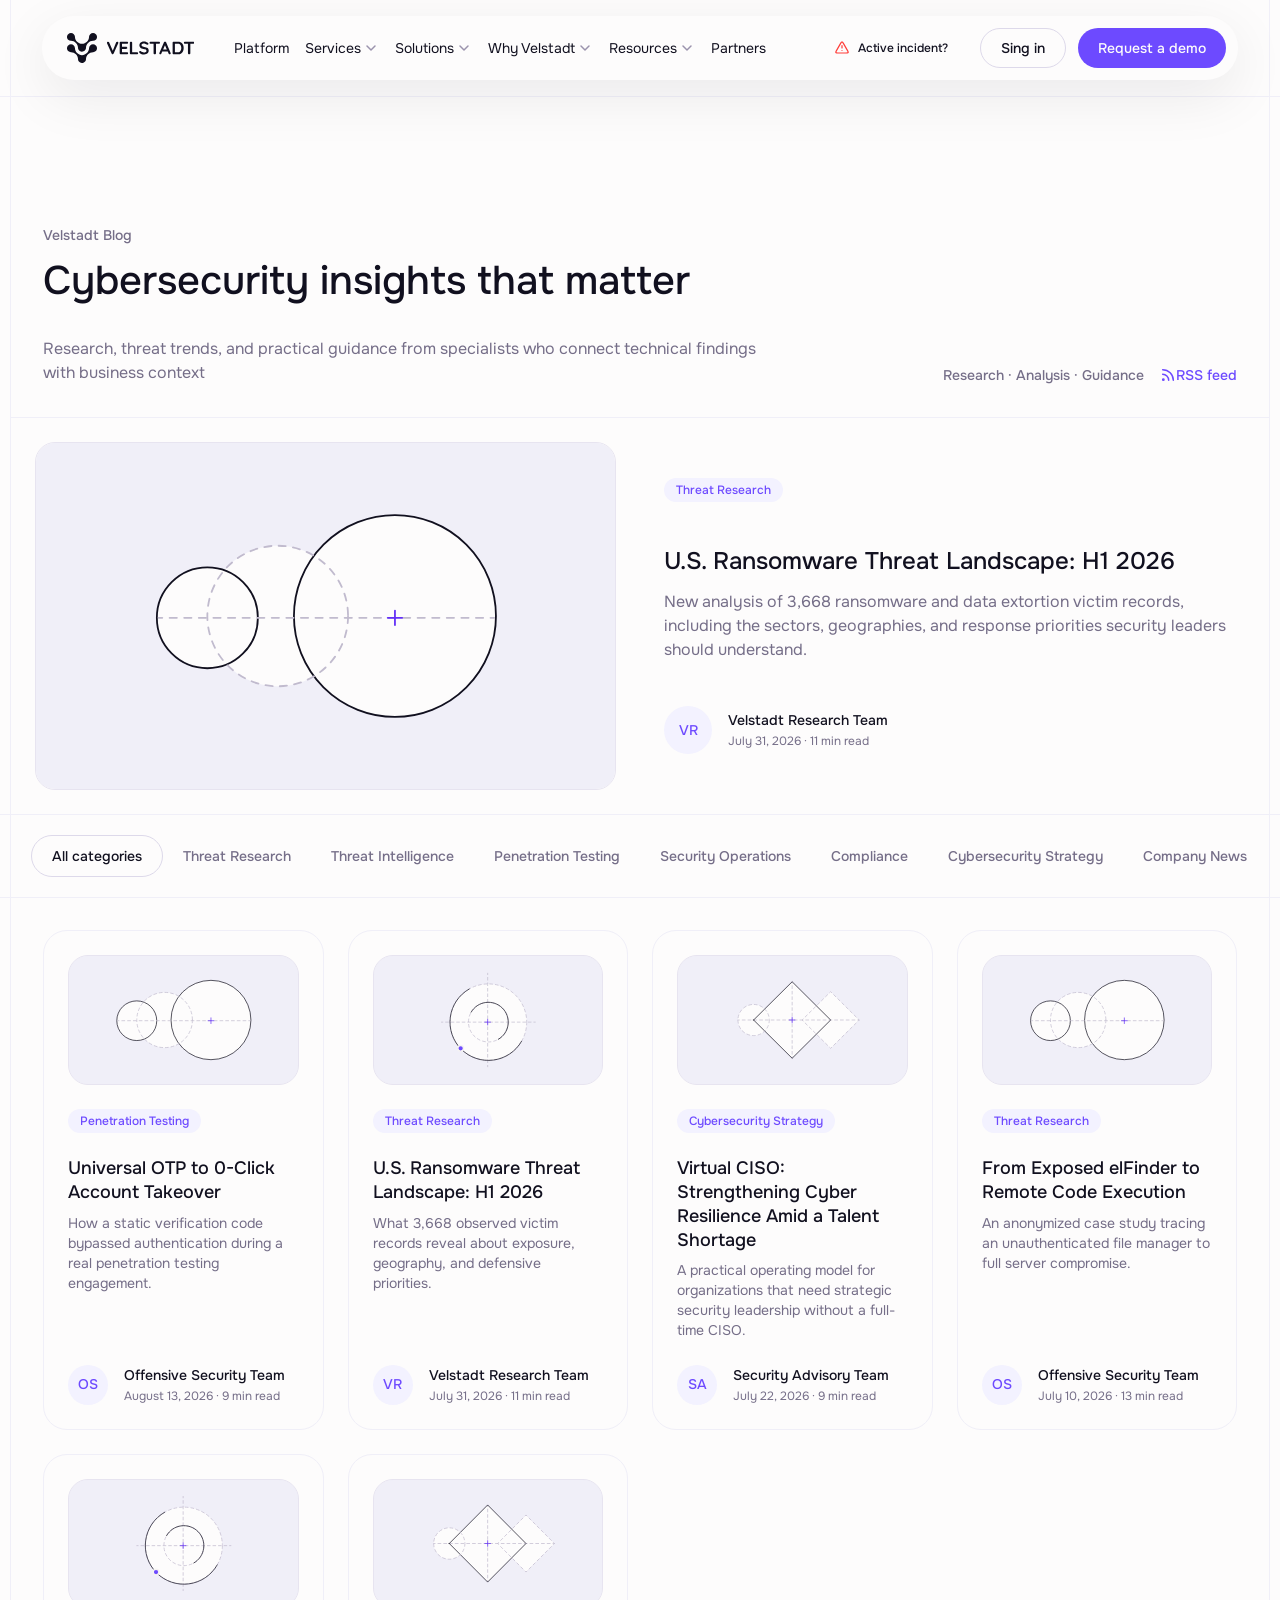
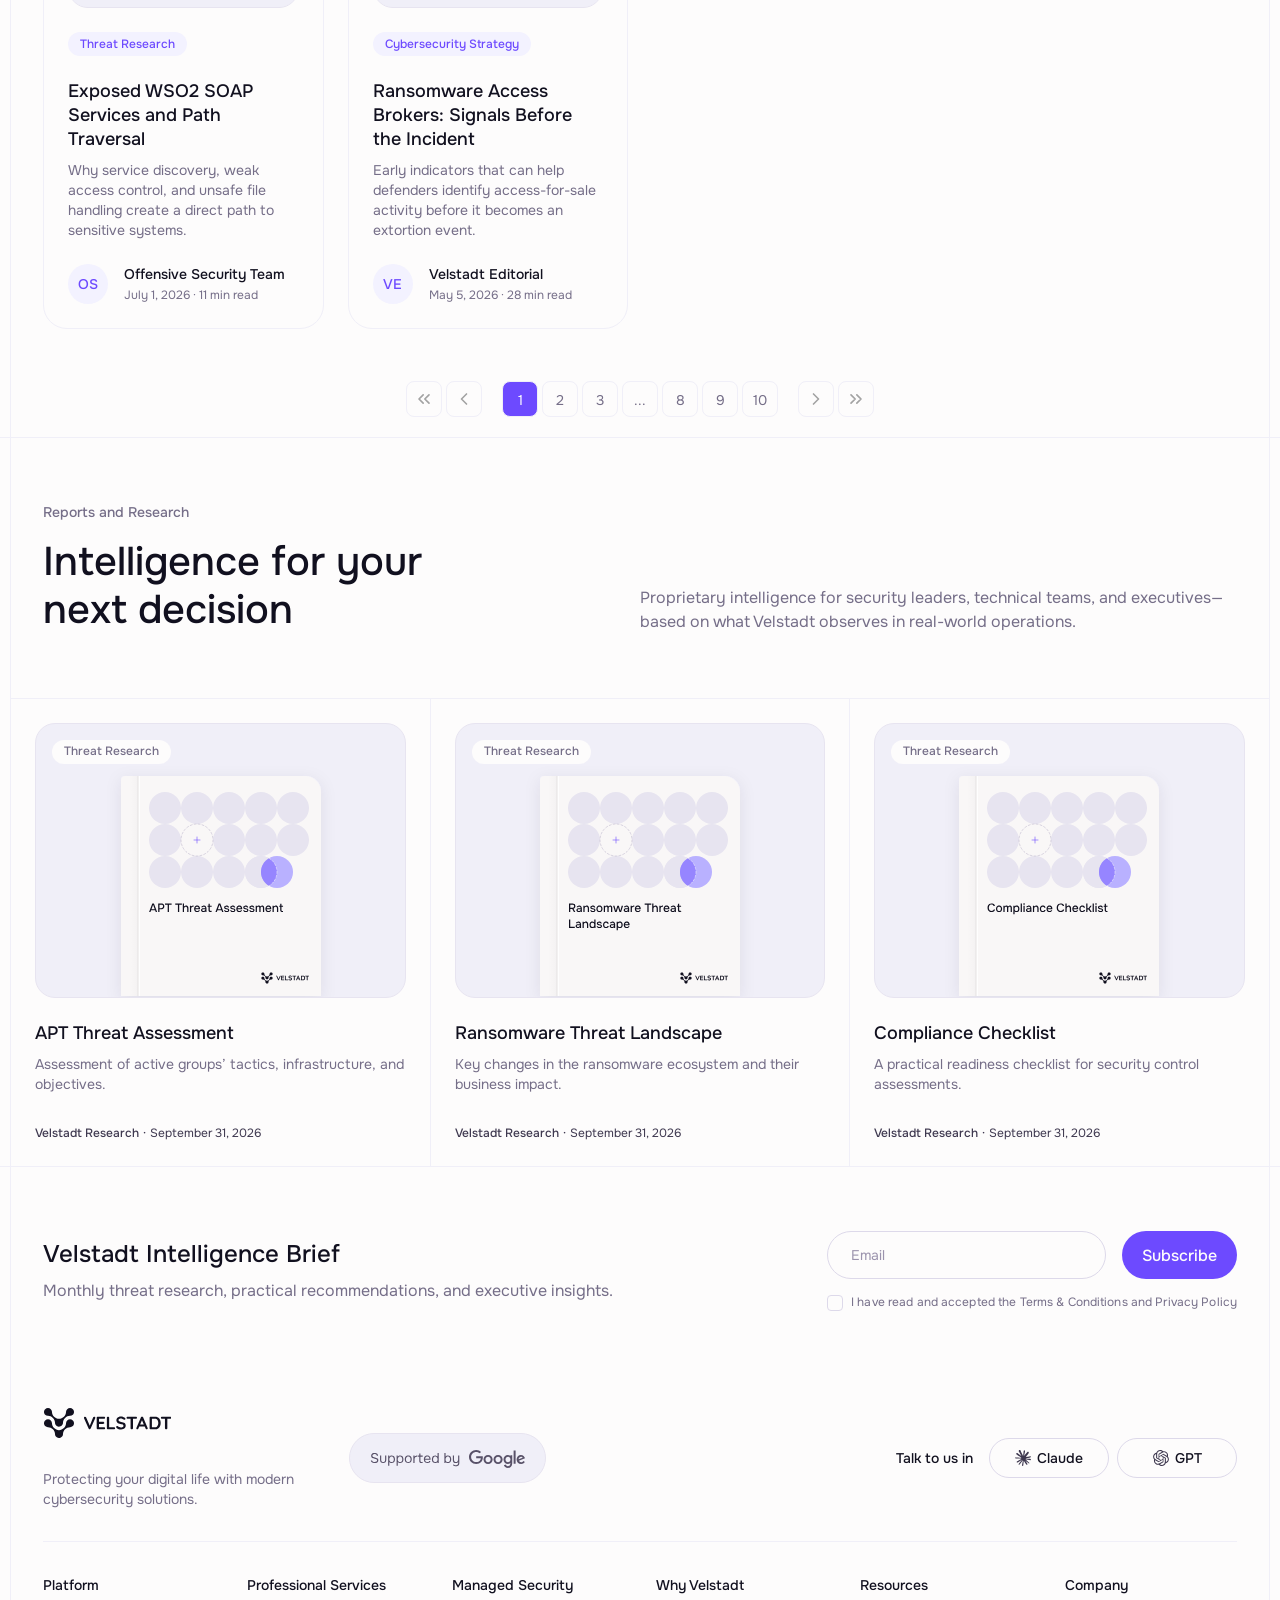
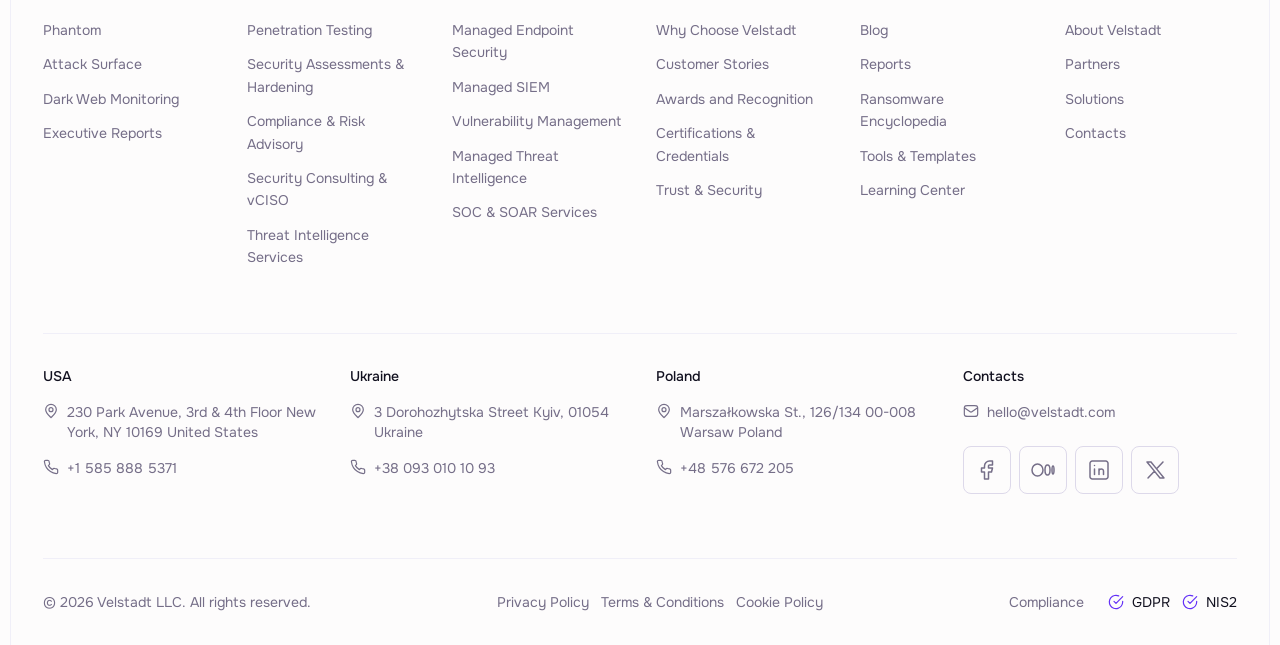
==== markup/blog.html @ 7b46666d "first commit" ====
<!DOCTYPE html>
<html lang="en">
<head>
    <meta charset="UTF-8">
    <meta name="viewport" content="width=device-width, initial-scale=1.0">
    <title>Blog</title>

    <link rel="stylesheet" href="libs/swiper/swiper.min.css">
    <link rel="stylesheet" href="css/styles.css">
</head>
<body>

    <header class="header">
        <div class="container header__container">
            <div class="header__menu">
                <a href="#" class="header__logo">
                    <img src="images/logo.svg" alt="logo">
                </a>
                <div class="header__nav-wrap">
                    <div class="header__nav-top"></div>
                    <nav class="header__nav">
                        <ul>
                            <li><a href="#" class="header__nav-link">Platform</a></li>
                            <li class="dropdown">
                                <a href="#" class="header__nav-link">
                                    <span>Services</span>
                                    <button class="dropdown__btn"></button>
                                </a>
                                <div class="dropdown__list-wrap">
                                    <div class="dropdown__list">
                                        <div class="award__card">
                                            <img src="images/award-badge.svg" alt="" class="award__card-img">
                                            <span class="award__card-name">Clutch</span>
                                            <span class="award__card-number">#7</span>
                                            <div class="award__card-footer">
                                                <div class="award__card-info">
            
                                                    <span class="award__card-title">Top Managed SIEM Services Company</span>
                                                    <span class="award__card-details">New York · 2025 · Top 1.2%</span>
                                                </div>
                                                <a href="#" class="link--arrow award__card-link">View ranking</a>
                                            </div>
                                        </div>
        
                                        <div class="dropdown__nav">

                                            <div class="dropdown__nav-item">
                                                <span class="dropdown__nav-title">Professional Services</span>
                                                <ul>
                                                    <li>
                                                        <a href="#" class="dropdown__link link--arrow arrow--center">
                                                            <span class="dropdown__link-title">Penetration Testing</span>
                                                        </a>
                                                    </li>
                                                    <li>
                                                        <a href="#" class="dropdown__link link--arrow arrow--center">
                                                            <span class="dropdown__link-title">Security Assessments & Hardening</span>
                                                        </a>
                                                    </li>
                                                    <li>
                                                        <a href="#" class="dropdown__link link--arrow arrow--center">
                                                            <span class="dropdown__link-title">Compliance & Risk Advisory</span>
                                                        </a>
                                                    </li>
                                                    <li>
                                                        <a href="#" class="dropdown__link link--arrow arrow--center">
                                                            <span class="dropdown__link-title">Security Consulting & vCISO</span>
                                                        </a>
                                                    </li>
                                                    <li>
                                                        <a href="#" class="dropdown__link link--arrow arrow--center">
                                                            <span class="dropdown__link-title">Threat Intelligence Services</span>
                                                        </a>
                                                    </li>
                                                    <li>
                                                        <a href="#" class="dropdown__link link--arrow arrow--center">
                                                            <span class="dropdown__link-title">Incident Response & Readiness</span>
                                                        </a>
                                                    </li>
                                                    <li>
                                                        <a href="#" class="dropdown__link link--arrow arrow--center">
                                                            <span class="dropdown__link-title">AI Security Assessments</span>
                                                        </a>
                                                    </li>
                                                </ul>
                                            </div>
                                            
                                            <div class="dropdown__nav-item">
                                                <span class="dropdown__nav-title">Managed Security Services</span>
                                                <ul>
                                                    <li>
                                                        <a href="#" class="dropdown__link link--arrow arrow--center">
                                                            <span class="dropdown__link-title">Managed Endpoint Security</span>
                                                        </a>
                                                    </li>
                                                    <li>
                                                        <a href="#" class="dropdown__link link--arrow arrow--center">
                                                            <span class="dropdown__link-title">Managed SIEM</span>
                                                        </a>
                                                    </li>
                                                    <li>
                                                        <a href="#" class="dropdown__link link--arrow arrow--center">
                                                            <span class="dropdown__link-title">Managed Vulnerability Management</span>
                                                        </a>
                                                    </li>
                                                    <li>
                                                        <a href="#" class="dropdown__link link--arrow arrow--center">
                                                            <span class="dropdown__link-title">Managed Threat Intelligence</span>
                                                        </a>
                                                    </li>
                                                    <li>
                                                        <a href="#" class="dropdown__link link--arrow arrow--center">
                                                            <span class="dropdown__link-title">External Attack Surface Monitoring</span>
                                                        </a>
                                                    </li>
                                                    <li>
                                                        <a href="#" class="dropdown__link link--arrow arrow--center">
                                                            <span class="dropdown__link-title">Security Automation & SOAR Services</span>
                                                        </a>
                                                    </li>
                                                    <li>
                                                        <a href="#" class="dropdown__link link--arrow arrow--center">
                                                            <span class="dropdown__link-title">SOC as a Service / Co-managed SOC</span>
                                                        </a>
                                                    </li>
                                                </ul>
                                            </div>
                                        </div>
                                    </div>
                                </div>
                            </li>
                            <li class="dropdown">
                                <a href="#" class="header__nav-link">
                                    <span>Solutions</span>
                                    <button class="dropdown__btn"></button>
                                </a>
                                <div class="dropdown__list-wrap">
                                    <div class="dropdown__list">

                                        <div class="dropdown__tabs">
                                            <div class="dropdown__tabs-list">
                                                <span class="dropdown__tabs-title">Solutions</span>
                                                <ul>
                                                    <li><button class="dropdown__link active">
                                                        <span class="dropdown__link-title">For Industries</span></button>
                                                    </li>
                                                    <li><button class="dropdown__link">
                                                        <span class="dropdown__link-title">For Roles</span></button>
                                                    </li>
                                                </ul>
                                            </div>

                                            <div class="award__card">
                                                <img src="images/awards/g2-high-performer-2026-badge.svg" alt="g2">
                                                <div class="award__card-description">
                                                    <span class="award__card-title">High Performer</span>
                                                    <span class="award__card-subtitle">G2 · 2026</span>
                                                </div>
                                            </div>
                                        </div>

                                        <div class="dropdown__nav active">
                                            <div class="dropdown__nav-item">
                                                <span class="dropdown__nav-title">Explore Velstadt</span>
                                                <ul>
                                                    <li>
                                                        <a href="#" class="dropdown__link link--arrow arrow--center">
                                                            <span class="dropdown__link-title">SaaS & Technology</span>
                                                            <span class="dropdown__link-description">Protect products, cloud infrastructure, and customer data.</span>
                                                        </a>
                                                    </li>
                                                    <li>
                                                        <a href="#" class="dropdown__link link--arrow arrow--center">
                                                            <span class="dropdown__link-title">Retail & E-commerce</span>
                                                            <span class="dropdown__link-description">Secure payments, identities, and customer journeys.</span>
                                                        </a>
                                                    </li>
                                                    <li>
                                                        <a href="#" class="dropdown__link link--arrow arrow--center">
                                                            <span class="dropdown__link-title">Financial Services & Fintech</span>
                                                            <span class="dropdown__link-description">Address fraud, regulation, and third-party risk.</span>
                                                        </a>
                                                    </li>
                                                    <li>
                                                        <a href="#" class="dropdown__link link--arrow arrow--center">
                                                            <span class="dropdown__link-title">Government & Public Sector</span>
                                                            <span class="dropdown__link-description">Strengthen public services, controls, and resilience.</span>
                                                        </a>
                                                    </li>
                                                    <li>
                                                        <a href="#" class="dropdown__link link--arrow arrow--center">
                                                            <span class="dropdown__link-title">Healthcare</span>
                                                            <span class="dropdown__link-description">Secure patient data, clinical systems, and suppliers.</span>
                                                        </a>
                                                    </li>
                                                    <li>
                                                        <a href="#" class="dropdown__link link--arrow arrow--center">
                                                            <span class="dropdown__link-title">Defense & Military Technology</span>
                                                            <span class="dropdown__link-description">Protect sensitive technology and mission-critical environments.</span>
                                                        </a>
                                                    </li>
                                                    <li>
                                                        <a href="#" class="dropdown__link link--arrow arrow--center">
                                                            <span class="dropdown__link-title">Transportation and Logistics</span>
                                                            <span class="dropdown__link-description">Protect distributed operations and digital supply chains.</span>
                                                        </a>
                                                    </li>
                                                </ul>
                                            </div>
                                        </div>
        
                                        <div class="dropdown__nav">
                                            <div class="dropdown__nav-item">
                                                <span class="dropdown__nav-title">Explore Velstadt</span>
                                                <ul>
                                                    <li>
                                                        <a href="#" class="dropdown__link link--arrow arrow--center">
                                                            <span class="dropdown__link-title">For CISOs & Security Leaders</span>
                                                            <span class="dropdown__link-description">Prioritize risk and build an executable security roadmap.</span>
                                                        </a>
                                                    </li>
                                                    <li>
                                                        <a href="#" class="dropdown__link link--arrow arrow--center">
                                                            <span class="dropdown__link-title">For CEOs & Business Owners</span>
                                                            <span class="dropdown__link-description">Understand material risk and investment priorities.</span>
                                                        </a>
                                                    </li>
                                                    <li>
                                                        <a href="#" class="dropdown__link link--arrow arrow--center">
                                                            <span class="dropdown__link-title">For CTOs & Engineering Leaders</span>
                                                            <span class="dropdown__link-description">Embed security without slowing product and cloud delivery.</span>
                                                        </a>
                                                    </li>
                                                    <li>
                                                        <a href="#" class="dropdown__link link--arrow arrow--center">
                                                            <span class="dropdown__link-title">For Compliance & Risk Teams</span>
                                                            <span class="dropdown__link-description">Connect requirements with controls and technical evidence.</span>
                                                        </a>
                                                    </li>
                                                    <li>
                                                        <a href="#" class="dropdown__link link--arrow arrow--center">
                                                            <span class="dropdown__link-title">For SOC & Threat Intelligence Teams</span>
                                                            <span class="dropdown__link-description">Turn external signals into investigations and response priorities.</span>
                                                        </a>
                                                    </li>
                                                </ul>
                                            </div>
                                        </div>
    
                                    </div>
                                </div>
                            </li>
                            <li class="dropdown">
                                <a href="#" class="header__nav-link">
                                    <span>Why Velstadt</span>
                                    <button class="dropdown__btn"></button>
                                </a>
                                <div class="dropdown__list-wrap">
                                    <div class="dropdown__list">
                                        <a href="#" class="customer__card">
                                            <p class="customer__card-quote">“Velstadt helps us understand external risks earlier and respond faster.”</p>
                                            <div class="customer__card-info">
                                                <span class="customer__card-issue">11,000+</span>
                                                <span class="customer__card-service">Sources monitored 24/7</span>
                                            </div>
                                            <div class="customer__card-footer">
                                                <span class="link--arrow">
                                                    <img src="images/partners/Nova-post.svg" alt="" class="customer__card-logo">
                                                </span>
                                            </div>
                                        </a>
        
                                        <div class="dropdown__nav">
                                            <div class="dropdown__nav-item">
                                                <span class="dropdown__nav-title">Why Velstadt</span>
                                                <ul>
                                                    <li>
                                                        <a href="#" class="dropdown__link link--arrow arrow--center">
                                                            <span class="dropdown__link-title">Why Choose Velstadt</span>
                                                            <span class="dropdown__link-description">See what makes our security expertise, technology, and delivery approach different.</span>
                                                        </a>
                                                    </li>
                                                    <li>
                                                        <a href="#" class="dropdown__link link--arrow arrow--center">
                                                            <span class="dropdown__link-title">Customer Stories</span>
                                                            <span class="dropdown__link-description">Explore how organizations solve real security challenges with Velstadt.</span>
                                                        </a>
                                                    </li>
                                                    <li>
                                                        <a href="#" class="dropdown__link link--arrow arrow--center">
                                                            <span class="dropdown__link-title">Compare</span>
                                                            <span class="dropdown__link-description">Compare Velstadt with other cybersecurity solutions and delivery models.</span>
                                                        </a>
                                                    </li>
                                                </ul>
                                            </div>
                                            <div class="dropdown__nav-item">
                                                <span class="dropdown__nav-title">Proof & Trust</span>
                                                <ul>
                                                    <li>
                                                        <a href="#" class="dropdown__link link--arrow arrow--center">
                                                            <span class="dropdown__link-title">Industry Expertise</span>
                                                            <span class="dropdown__link-description">Explore our experience across regulated and security-critical industries.</span>
                                                        </a>
                                                    </li>
                                                    <li>
                                                        <a href="#" class="dropdown__link link--arrow arrow--center">
                                                            <span class="dropdown__link-title">Awards & Recognition</span>
                                                            <span class="dropdown__link-description">View independent awards and rankings recognizing our expertise.</span>
                                                        </a>
                                                    </li>
                                                    <li>
                                                        <a href="#" class="dropdown__link link--arrow arrow--center">
                                                            <span class="dropdown__link-title">Certifications & Credentials</span>
                                                            <span class="dropdown__link-description">Review the professional and company credentials behind our work.</span>
                                                        </a>
                                                    </li>
                                                    <li>
                                                        <a href="#" class="dropdown__link link--arrow arrow--center">
                                                            <span class="dropdown__link-title">Trust & Security</span>
                                                            <span class="dropdown__link-description">Learn how Velstadt protects data, manages risk, and supports compliance.</span>
                                                        </a>
                                                    </li>
                                                </ul>
                                            </div>
                                        </div>
                                    </div>
                                </div>
                            </li>
                            <li class="dropdown">
                                <a href="#" class="header__nav-link">
                                    <span>Resources</span>
                                    <button class="dropdown__btn"></button>
                                </a>
                                <div class="dropdown__list-wrap">
                                    <div class="dropdown__list">
                                        <div class="award__card">
                                            <img src="images/awards/clutch-top-dark-web-2025-badge.svg" alt="" class="award__card-img">
                                            <span class="award__card-name">Clutch</span>
                                            <span class="award__card-number">#2</span>
                                            <div class="award__card-footer">
                                                <div class="award__card-info">
            
                                                    <span class="award__card-title">Dark Web Monitoring</span>
                                                    <span class="award__card-details">New York · 2025 · Top 1.3%</span>
                                                </div>
                                                <a href="#" class="link--arrow award__card-link">View ranking</a>
                                            </div>
                                        </div>
        
                                        <div class="dropdown__nav">
                                            <div class="dropdown__nav-item">
                                                <span class="dropdown__nav-title">Resources</span>
                                                <ul>
                                                    <li>
                                                        <a href="#" class="dropdown__link link--arrow arrow--center">
                                                            <span class="dropdown__link-title">Blog</span>
                                                            <span class="dropdown__link-description">Insights and perspectives from Velstadt experts</span>
                                                        </a>
                                                    </li>
                                                    <li>
                                                        <a href="#" class="dropdown__link link--arrow arrow--center">
                                                            <span class="dropdown__link-title">Ransomware Encyclopedia</span>
                                                            <span class="dropdown__link-description">Profiles of ransomware groups, tactics, and business impact.</span>
                                                        </a>
                                                    </li>
                                                    <li>
                                                        <a href="#" class="dropdown__link link--arrow arrow--center">
                                                            <span class="dropdown__link-title">Tools & Templates</span>
                                                            <span class="dropdown__link-description">Practical resources for security planning and operations.</span>
                                                        </a>
                                                    </li>
                                                    <li>
                                                        <a href="#" class="dropdown__link link--arrow arrow--center">
                                                            <span class="dropdown__link-title">Reports</span>
                                                            <span class="dropdown__link-description">Research and guidance for security decisions</span>
                                                        </a>
                                                    </li>
                                                    <li>
                                                        <a href="#" class="dropdown__link link--arrow arrow--center">
                                                            <span class="dropdown__link-title">Case Studies</span>
                                                            <span class="dropdown__link-description">Real-world examples of security challenges and outcomes.</span>
                                                        </a>
                                                    </li>
                                                    <li>
                                                        <a href="#" class="dropdown__link link--arrow arrow--center">
                                                            <span class="dropdown__link-title">Cybersecurity Learning Center</span>
                                                            <span class="dropdown__link-description">Clear explanations of essential cybersecurity topics.</span>
                                                        </a>
                                                    </li>
                                                </ul>
                                            </div>
                                        </div>
                                    </div>
                                </div>
                            </li>
                            <li><a href="#" class="header__nav-link">Partners</a></li>
                        </ul>
                    </nav>
                    <div class="header__nav-footer">
                        <a href="#" class="header__link header__link-mobile icon icon--alert">Active incident?</a>
                        <div class="header__buttons header__buttons--mobile">
                            <a href="#" class="btn">Sing in</a>
                            <a href="#" class="btn btn--primary">Request a demo</a>
                        </div>
                    </div>
                </div>
                <a href="#" class="header__link header__link-desktop icon icon--alert">Active incident?</a>
                <div class="header__buttons header__buttons--desktop">
                    <a href="#" class="btn">Sing in</a>
                    <a href="#" class="btn btn--primary">Request a demo</a>
                </div>
                <button class="header__mobile-btn">
                    <span></span>
                    <span></span>
                    <span></span>
                </button>
            </div>
        </div>
    </header>

    <section class="page blog__page">

        <div class="header__duplicate header__duplicate--dark">
            <div class="container header__duplicate-container section__lines"></div>
        </div>

        <div class="section__header">
            <div class="container section__header-container section__lines">
                <div class="section__header-left">
                    <h2 class="h3 section__subtitle">Velstadt Blog</h2>
                    <h1 class="h2 section__title">Cybersecurity insights that matter</h1>
                    <p>Research, threat trends, and practical guidance from specialists who connect technical findings with business context</p>
                </div>
                <div class="section__header-right">
                    <span class="section__header-description">Research · Analysis · Guidance</span>
                    <a href="#" class="rss">RSS feed</a>
                </div>
            </div>
        </div>

        <div class="blog__main">
            <div class="blog__main-container container section__lines">
                <div class="blog__main-left">
                    <a href="#">
                        <img src="images/post-card1.svg" alt="">
                    </a>
                </div>
                <div class="blog__main-right">
                    <span class="blog__main-category">Threat Research</span>
                    <h2 class="h2 blog__main-title"><a href="#">U.S. Ransomware Threat Landscape: H1 2026</a></h2>
                    <p>New analysis of 3,668 ransomware and data extortion victim records, including the sectors, geographies, and response priorities security leaders should understand.</p>
                    <div class="blog__main-details">
                        <span class="blog__main-details-icon">VR</span>
                        <div class="blog__main-details-col">
                            <span class="blog__main-details-name">Velstadt Research Team</span>
                            <span class="blog__main-details-date">July 31, 2026 · 11 min read</span>
                        </div>
                    </div>
                </div>
            </div>
        </div>

        <div class="blog__filter">
            <div class="blog__filter-container container section__lines">
                <div class="blog__filter-category-wrap">
                    <div class="blog__filter-category">
                        <ul>
                            <li><a href="#" class="active">All categories</a></li>
                            <li><a href="#">Threat Research</a></li>
                            <li><a href="#">Threat Intelligence</a></li>
                            <li><a href="#">Penetration Testing</a></li>
                            <li><a href="#">Security Operations</a></li>
                            <li><a href="#">Compliance</a></li>
                            <li><a href="#">Cybersecurity Strategy</a></li>
                            <li><a href="#">Company News</a></li>
                        </ul>
                    </div>
                </div>
            </div>
        </div>

        <div class="blog__grid">

            <div class="blog__grid-container container section__lines">

                <div class="blog__grid-card">
                    <a href="#" class="blog__grid-card-img">
                        <img src="images/post-card1.svg" alt="">
                    </a>
                    <span class="blog__grid-card-category">Penetration Testing</span>
                    <div class="blog__grid-card-content">
                        <h3 class="h3 blog__grid-card-title"><a href="#">Universal OTP to 0-Click Account Takeover</a></h3>
                        <p>How a static verification code bypassed authentication during a real penetration testing engagement.</p>
                    </div>
                    <div class="blog__grid-card-details">
                        <span class="blog__grid-card-details-icon">OS</span>
                        <div class="blog__grid-card-details-col">
                            <span class="blog__grid-card-details-name">Offensive Security Team</span>
                            <span class="blog__grid-card-details-date">August 13, 2026 · 9 min read</span>
                        </div>
                    </div>
                </div>

                <div class="blog__grid-card">
                    <a href="#" class="blog__grid-card-img">
                        <img src="images/post-card3.svg" alt="">
                    </a>
                    <span class="blog__grid-card-category">Threat Research</span>
                    <div class="blog__grid-card-content">
                        <h3 class="h3 blog__grid-card-title"><a href="#">U.S. Ransomware Threat Landscape: H1 2026</a></h3>
                        <p>What 3,668 observed victim records reveal about exposure, geography, and defensive priorities.</p>
                    </div>
                    <div class="blog__grid-card-details">
                        <span class="blog__grid-card-details-icon">VR</span>
                        <div class="blog__grid-card-details-col">
                            <span class="blog__grid-card-details-name">Velstadt Research Team</span>
                            <span class="blog__grid-card-details-date">July 31, 2026 · 11 min read</span>
                        </div>
                    </div>
                </div>

                <div class="blog__grid-card">
                    <a href="#" class="blog__grid-card-img">
                        <img src="images/post-card2.svg" alt="">
                    </a>
                    <span class="blog__grid-card-category">Cybersecurity Strategy</span>
                    <div class="blog__grid-card-content">
                        <h3 class="h3 blog__grid-card-title"><a href="#">Virtual CISO: Strengthening Cyber Resilience Amid a Talent Shortage</a></h3>
                        <p>A practical operating model for organizations that need strategic security leadership without a full-time CISO.</p>
                    </div>
                    <div class="blog__grid-card-details">
                        <span class="blog__grid-card-details-icon">SA</span>
                        <div class="blog__grid-card-details-col">
                            <span class="blog__grid-card-details-name">Security Advisory Team</span>
                            <span class="blog__grid-card-details-date">July 22, 2026 · 9 min read</span>
                        </div>
                    </div>
                </div>

                <div class="blog__grid-card">
                    <a href="#" class="blog__grid-card-img">
                        <img src="images/post-card1.svg" alt="">
                    </a>
                    <span class="blog__grid-card-category">Threat Research</span>
                    <div class="blog__grid-card-content">
                        <h3 class="h3 blog__grid-card-title"><a href="#">From Exposed elFinder to Remote Code Execution</a></h3>
                        <p>An anonymized case study tracing an unauthenticated file manager to full server compromise.</p>
                    </div>
                    <div class="blog__grid-card-details">
                        <span class="blog__grid-card-details-icon">OS</span>
                        <div class="blog__grid-card-details-col">
                            <span class="blog__grid-card-details-name">Offensive Security Team</span>
                            <span class="blog__grid-card-details-date">July 10, 2026 · 13 min read</span>
                        </div>
                    </div>
                </div>

                <div class="blog__grid-card">
                    <a href="#" class="blog__grid-card-img">
                        <img src="images/post-card3.svg" alt="">
                    </a>
                    <span class="blog__grid-card-category">Threat Research</span>
                    <div class="blog__grid-card-content">
                        <h3 class="h3 blog__grid-card-title"><a href="#">Exposed WSO2 SOAP Services and Path Traversal</a></h3>
                        <p>Why service discovery, weak access control, and unsafe file handling create a direct path to sensitive systems.</p>
                    </div>
                    <div class="blog__grid-card-details">
                        <span class="blog__grid-card-details-icon">OS</span>
                        <div class="blog__grid-card-details-col">
                            <span class="blog__grid-card-details-name">Offensive Security Team</span>
                            <span class="blog__grid-card-details-date">July 1, 2026 · 11 min read</span>
                        </div>
                    </div>
                </div>

                <div class="blog__grid-card">
                    <a href="#" class="blog__grid-card-img">
                        <img src="images/post-card2.svg" alt="">
                    </a>
                    <span class="blog__grid-card-category">Cybersecurity Strategy</span>
                    <div class="blog__grid-card-content">
                        <h3 class="h3 blog__grid-card-title"><a href="#">Ransomware Access Brokers: Signals Before the Incident</a></h3>
                        <p>Early indicators that can help defenders identify access-for-sale activity before it becomes an extortion event.</p>
                    </div>
                    <div class="blog__grid-card-details">
                        <span class="blog__grid-card-details-icon">VE</span>
                        <div class="blog__grid-card-details-col">
                            <span class="blog__grid-card-details-name">Velstadt Editorial</span>
                            <span class="blog__grid-card-details-date">May 5, 2026 · 28 min read</span>
                        </div>
                    </div>
                </div>

            </div>

            <div class="container section__lines">
                <div class="blog__pagination">
                    <div class="blog__pagination-group">
                        <a href="#" class="blog__pagination-link blog__pagination-link-start"></a>
                        <a href="#" class="blog__pagination-link blog__pagination-link-prev"></a>
                    </div>
                    <ul>
                        <li><a href="#" class="blog__pagination-link active">1</a></li>
                        <li><a href="#" class="blog__pagination-link">2</a></li>
                        <li><a href="#" class="blog__pagination-link">3</a></li>
                        <li><span class="blog__pagination-link">...</span></li>
                        <li><a href="#" class="blog__pagination-link">8</a></li>
                        <li><a href="#" class="blog__pagination-link">9</a></li>
                        <li><a href="#" class="blog__pagination-link">10</a></li>
                    </ul>
                    <div class="blog__pagination-group">
                        <a href="#" class="blog__pagination-link blog__pagination-link-next"></a>
                        <a href="#" class="blog__pagination-link blog__pagination-link-end"></a>
                    </div>
                </div>
            </div>

        </div>

    </section>

    <section class="section resources">
        <div class="section__header">
            <div class="container section__header-container section__lines">
                <div class="section__header-left">
                    <h3 class="h3 section__subtitle">Reports and Research</h3>
                    <h2 class="h2 section__title">Intelligence for your next decision</h2>
                </div>
                <div class="section__header-right">
                    <p>Proprietary intelligence for security leaders, technical teams, and executives—based on what Velstadt observes in real-world operations.</p>
                </div>
            </div>
        </div>
        <div class="container section__lines swiper resources__swiper">
            <div class="swiper-wrapper">
                <div class="resources__card swiper-slide">
                    <a href="#" class="resources__card-preview">
                        <span class="resources__card-badge">Threat Research</span>
                        <img src="images/book-cover-alt.svg" alt="" class="resources__card-img">
                    </a>
                    <div class="resources__card-details">
                        <h3 class="h3 resources__card-title">APT Threat Assessment</h3>
                        <p class="resources__card-description">Assessment of active groups’ tactics, infrastructure, and objectives.</p>
                        <div class="resources__card-info">
                            <span class="resources__card-author">Velstadt Research</span>
                            <span class="resources__card-date">September 31, 2026</span>
                        </div>
                    </div>
                </div>
                <div class="resources__card swiper-slide">
                    <a href="#" class="resources__card-preview">
                        <span class="resources__card-badge">Threat Research</span>
                        <img src="images/book-cover-alt-2.svg" alt="" class="resources__card-img">
                    </a>
                    <div class="resources__card-details">
                        <h3 class="h3 resources__card-title">Ransomware Threat Landscape</h3>
                        <p class="resources__card-description">Key changes in the ransomware ecosystem and their business impact.</p>
                        <div class="resources__card-info">
                            <span class="resources__card-author">Velstadt Research</span>
                            <span class="resources__card-date">September 31, 2026</span>
                        </div>
                    </div>
                </div>
                <div class="resources__card swiper-slide">
                    <a href="#" class="resources__card-preview">
                        <span class="resources__card-badge">Threat Research</span>
                        <img src="images/book-cover-alt-3.svg" alt="" class="resources__card-img">
                    </a>
                    <div class="resources__card-details">
                        <h3 class="h3 resources__card-title">Compliance Checklist</h3>
                        <p class="resources__card-description">A practical readiness checklist for security control assessments.</p>
                        <div class="resources__card-info">
                            <span class="resources__card-author">Velstadt Research</span>
                            <span class="resources__card-date">September 31, 2026</span>
                        </div>
                    </div>
                </div>
            </div>
        </div>
    </section>
    
    <section class="section subs">
        <div class="container subs__container section__lines">
            <div class="subs__text">
                <h2 class="h2 subs__title">Velstadt Intelligence Brief</h2>
                <h3 class="h3 subs__subtitle">Monthly threat research, practical recommendations, and executive insights.</h3>
            </div>
            <form class="custom__form subs__form">
                <div class="custom__form-row subs__form-row">
                    <div class="subs__form-item custom__form-item">
                        <input type="text" id="email" name="email" placeholder="Email">
                        <label for="email">Email</label>
                    </div>
                    <button type="submit" class="btn btn--lg btn--primary">Subscribe </button>
                </div>
                <div class="custom__form-row acceptance subs__form-row">
                    <label class="custom__checkbox">
                        <input type="checkbox" class="checkbox">
                        <span class="checkmark"></span>
                    </label>
                    <p>I have read and accepted the Terms & Conditions and Privacy Policy</p>
                </div>
            </form>
        </div>
    </section>

    <footer class="footer">
        <div class="container footer__container section__lines">
            <div class="footer__top">
                <div class="footer__top-left">
                    <div class="footer__top-col">
                        <a href="#" class="footer__logo">
                            <img src="images/logo.svg" alt="">
                        </a>
                        <p>Protecting your digital life with modern cybersecurity solutions.</p>
                    </div>
                    <img src="images/badge-google.svg" alt="supported by Google" class="footer__top-badge">
                </div>
                <div class="footer__top-right">
                    <span class="footer__top-text">Talk to us in</span>
                    <div class="footer__top-buttons">
                        <a href="#" class="btn btn--icon"><span class="icon" style="background-image: url('images/icons/claude.svg');"></span>Claude</a>
                        <a href="#" class="btn btn--icon"><span class="icon" style="background-image: url('images/icons/gpt.svg');"></span>GPT</a>
                    </div>
                </div>
            </div>

            <div class="footer__mid">
                <div class="footer__mid-item">
                    <a href="#" class="footer__link">Platform</a>
                    <ul>
                        <li><a href="#">Phantom</a></li>
                        <li><a href="#">Attack Surface</a></li>
                        <li><a href="#">Dark Web Monitoring</a></li>
                        <li><a href="#">Executive Reports</a></li>
                    </ul>
                </div>
                <div class="footer__mid-item">
                    <a href="#" class="footer__link">Professional Services</a>
                    <ul>
                        <li><a href="#">Penetration Testing</a></li>
                        <li><a href="#">Security Assessments & Hardening</a></li>
                        <li><a href="#">Compliance & Risk Advisory</a></li>
                        <li><a href="#">Security Consulting & vCISO</a></li>
                        <li><a href="#">Threat Intelligence Services</a></li>
                    </ul>
                </div>
                <div class="footer__mid-item">
                    <a href="#" class="footer__link">Managed Security</a>
                    <ul>
                        <li><a href="#">Managed Endpoint Security</a></li>
                        <li><a href="#">Managed SIEM</a></li>
                        <li><a href="#">Vulnerability Management</a></li>
                        <li><a href="#">Managed Threat Intelligence</a></li>
                        <li><a href="#">SOC & SOAR Services</a></li>
                    </ul>
                </div>
                <div class="footer__mid-item">
                    <a href="#" class="footer__link">Why Velstadt</a>
                    <ul>
                        <li><a href="#">Why Choose Velstadt</a></li>
                        <li><a href="#">Customer Stories</a></li>
                        <li><a href="#">Awards and Recognition</a></li>
                        <li><a href="#">Certifications & Credentials</a></li>
                        <li><a href="#">Trust & Security</a></li>
                    </ul>
                </div>
                <div class="footer__mid-item">
                    <a href="#" class="footer__link">Resources</a>
                    <ul>
                        <li><a href="#">Blog</a></li>
                        <li><a href="#">Reports</a></li>
                        <li><a href="#">Ransomware Encyclopedia</a></li>
                        <li><a href="#">Tools & Templates</a></li>
                        <li><a href="#">Learning Center</a></li>
                    </ul>
                </div>
                <div class="footer__mid-item">
                    <a href="#" class="footer__link">Company</a>
                    <ul>
                        <li><a href="#">About Velstadt</a></li>
                        <li><a href="#">Partners</a></li>
                        <li><a href="#">Solutions</a></li>
                        <li><a href="#">Contacts</a></li>
                    </ul>
                </div>
            </div>

            <div class="footer__bot">
                <div class="footer__bot-item">
                    <h3 class="h3 footer__bot-title">USA</h3>
                    <ul>
                        <li><a href="#" class="footer__bot-link icon icon--pin">230 Park Avenue, 3rd & 4th Floor New York, NY 10169 United States</a></li>
                        <li><a href="tel:+15858885371" class="footer__bot-link icon icon--phone">+1 585 888 5371</a></li>
                    </ul>         
                </div>
                <div class="footer__bot-item">
                    <h3 class="h3 footer__bot-title">Ukraine</h3>
                    <ul>
                        <li><a href="#" class="footer__bot-link icon icon--pin">3 Dorohozhytska Street Kyiv, 01054 Ukraine</a></li>
                        <li><a href="tel:+15858885371" class="footer__bot-link icon icon--phone">+38 093 010 10 93</a></li>
                    </ul>         
                </div>
                <div class="footer__bot-item">
                    <h3 class="h3 footer__bot-title">Poland</h3>
                    <ul>
                        <li><a href="#" class="footer__bot-link icon icon--pin">Marszałkowska St., 126/134 00-008 Warsaw Poland</a></li>
                        <li><a href="tel:+15858885371" class="footer__bot-link icon icon--phone">+48 576 672 205</a></li>
                    </ul>         
                </div>
                <div class="footer__bot-item">
                    <h3 class="h3 footer__bot-title">Contacts</h3>
                    <ul>
                        <li><a href="mailto:hello@velstadt.com" class="footer__bot-link icon icon--email">hello@velstadt.com</a></li>
                    </ul>
                    <div class="footer__socials">
                        <ul>
                            <li>
                                <a href="#" class="social__link">
                                    <span style="mask-image: url(images/icons/facebook.svg);"></span>
                                </a>
                            </li>
                            <li>
                                <a href="#" class="social__link">
                                    <span style="mask-image: url(images/icons/medium.svg);"></span>
                                </a>
                            </li>
                            <li>
                                <a href="#" class="social__link">
                                    <span style="mask-image: url(images/icons/linkedin.svg);"></span>
                                </a>
                            </li>
                            <li>
                                <a href="#" class="social__link">
                                    <span style="mask-image: url(images/icons/twitter.svg);"></span>
                                </a>
                            </li>
                        </ul>
                    </div>        
                </div>
            </div>

            <div class="footer__copyright">
                <span class="copyright">© 2026 Velstadt LLC. All rights reserved.</span>
                <nav class="copyright__nav">
                    <ul>
                        <li><a href="#">Privacy Policy</a></li>
                        <li><a href="#">Terms & Conditions</a></li>
                        <li><a href="#">Cookie Policy</a></li>
                    </ul>
                </nav>
                <div class="compliance">
                    <span>Compliance</span>
                    <ul>
                        <li>GDPR</li>
                        <li>NIS2</li>
                    </ul>
                </div>
            </div>
        </div>
    </footer> 

    <script src="libs/swiper/swiper.min.js"></script>
    <script src="js/scripts.js"></script>
</body>
</html>
---- markup/css/styles.css ----
:root {
	--primary-50: #f3f2ff;
	--primary-100: #eae8ff;
	--primary-200: #d7d4ff;
	--primary-300: #b9b1ff;
	--primary-400: #9685ff;
	--primary-500: #6d4aff;
	--primary-600: #6330f7;
	--primary-700: #551ee3;
	--primary-800: #4618bf;
	--primary-900: #3b169c;
	--primary-950: #220b6a;

	--gray-50: #f8f7fc;
	--gray-100: #f0eff8;
	--gray-150: #e7e4f0;
	--gray-200: #ddd9ea;
	--gray-300: #c1bbce;
	--gray-400: #9b93ad;
	--gray-500: #756e88;
	--gray-600: #595269;
	--gray-700: #3e384f;
	--gray-800: #28243b;
	--gray-900: #11101f;
	--gray-950: #080812;

	--white: #fff;
	--back: #fdfcfc;
	--background: #fdfcfc;
	--surface: #f5f3f1;
	--border: #edebe9;
	--border-icon: #dedcda;

	--blue-50: #e7f7f9;
	--blue-100: #d4f1f6;
	--blue-200: #b2f1ff;
	--blue-300: #66e1ff;
	--blue-400: #2dc5ee;
	--blue-500: #0aa4d0;
	--blue-600: #248ebc;
	--blue-700: #2a7aa0;
	--blue-800: #266381;
	--blue-900: #1f4f6a;
	--blue-950: #092e43;

	--red-50: #fff1f1;
	--red-100: #ffe0df;
	--red-200: #ffc6c5;
	--red-300: #ff9f9d;
	--red-400: #ff6764;
	--red-500: #ff3d39;
	--red-600: #ed1915;
	--red-700: #c8110d;
	--red-800: #a5120f;
	--red-900: #881614;
	--red-950: #4b0504;

	--green-50: #f3faf8;
	--green-100: #e4f5f1;
	--green-200: #ade2d3;
	--green-300: #7cccb8;
	--green-400: #66baa8;
	--green-500: #379582;
	--green-600: #2a7769;
	--green-700: #256056;
	--green-800: #214e47;
	--green-900: #20413c;
	--green-950: #0d2623;

	--orange-50: #fff7ed;
	--orange-100: #ffedd5;
	--orange-200: #fed7aa;
	--orange-300: #fdba74;
	--orange-400: #fb923c;
	--orange-500: #f97316;
	--orange-600: #ea580c;
	--orange-700: #c2410c;
	--orange-800: #9a3412;
	--orange-900: #7c2d12;
	--orange-950: #431407;

    --font-family: "Onest", sans-serif;
    --second-family: "Inter", sans-serif;
    --third-family: "IBM Plex Mono", sans-serif;

    --padding: 32px;

    @media(width <= 1200px) {
        --padding: 24px;
    }

    @media(width <= 768px) {
        --padding: 16px;
    }

    @media(width <= 576px) {
        --padding: 12px;
    }
}

@font-face {
    font-family: "Onest";
    src: url('../fonts/Onest/Onest-Regular.woff2');
    font-style: normal;
    font-weight: 400;
    font-display: swap;
}
@font-face {
    font-family: "Onest";
    src: url('../fonts/Onest/Onest-Medium.woff2');
    font-style: normal;
    font-weight: 500;
    font-display: swap;
}
@font-face {
    font-family: "Onest";
    src: url('../fonts/Onest/Onest-SemiBold.woff2');
    font-style: normal;
    font-weight: 600;
    font-display: swap;
}

@font-face {
    font-family: "Inter";
    src: url('../fonts/Inter/Inter-Regular.woff2');
    font-style: normal;
    font-weight: 400;
    font-display: swap;
}
@font-face {
    font-family: "Inter";
    src: url('../fonts/Inter/Inter-Medium.woff2');
    font-style: normal;
    font-weight: 500;
    font-display: swap;
}
@font-face {
    font-family: "Inter";
    src: url('../fonts/Inter/Inter-SemiBold.woff2');
    font-style: normal;
    font-weight: 600;
    font-display: swap;
}

@font-face {
    font-family: "IBM Plex Mono";
    src: url('../fonts/IBM_Plex_Mono/IBMPlexMono-Regular.woff2');
    font-style: normal;
    font-weight: 400;
    font-display: swap;
}

@keyframes slideUpDown {
    from {
        top: 44px;
    }

    to {
        top: calc(100% - 44px);
    }
}

*,
*::before,
*::after {
    box-sizing: border-box;
    margin: 0;
    padding: 0;
}

body, html {
    margin: 0;
    padding: 0;
    font-family: var(--font-family), sans-serif;
    font-size: 16px;
    line-height: 1.4;
}

body {
    min-height: 100dvh;
    background-color: var(--back);
}

.container {
    display: block;
    width: calc(100% - 20px);
    max-width: 1280px;
    margin: 0 auto;
    padding-inline: var(--padding);

    @media(width <= 576px) {
        width: calc(100% - 12px);
    }
}

.no-scroll {
    overflow-y: hidden;
}

.section:has(+ .footer) {
    border-bottom: none;
}

.btn {
    display: inline-flex;
    align-items: center;
    justify-content: center;
    flex-shrink: 0;
    border: 1px solid var(--gray-200);
    border-radius: 99px;
    padding: 10px 20px;
    height: 40px;
    font-family: var(--font-family);
    font-weight: 500;
    font-size: 14px;
    line-height: 1.43;
    color: var(--gray-900);
    text-decoration: none;
    overflow: hidden;
    position: relative;
    z-index: 1;
    white-space: nowrap;

    &::after {
        content: '';
        width: 24px;
        aspect-ratio: 1;
        border-radius: 50%;
        position: absolute;
        top: 50%;
        right: 100%;
        transform: translateY(-50%);
        background-color: var(--surface);
        transition: all .3s ease;
        z-index: -1;
    }

    @media(hover: hover) {
        &:hover {
            &::after {
                width: 100%;
                right: 0;
            }
        }
    }

    &.btn--primary {
        background: var(--primary-500);
        color: var(--back);
        border: none;

        &::after {
            background-color: var(--primary-600);
        }
    }

    &.btn--transparent {
        color: var(--back);
        border: 1px solid rgba(255, 255, 255, 0.2);
        background: transparent;

        &::after {
            background-color: rgba(109, 74, 255, .1);
        }
    }

    &.btn--lg {
        height: 48px;
        padding: 13px 20px 11px;
        font-weight: 500;
        font-size: 16px;
        line-height: 1.5;
    }
    
    &.btn--icon {
        gap: 6px;
        min-width: 120px;

        span {
            display: block;
            width: 16px;
            height: 16px;
            flex-shrink: 0;
            background-repeat: no-repeat;
            background-position: center;
            background-size: contain;
        }
    }
}

.link--arrow {
    display: flex;
    align-items: center;
    justify-content: space-between;
    gap: 16px;
    
    &::after {
        content: '';
        flex-shrink: 0;
        display: block;
        height: 16px;
        width: 16px;
        background-image: url('../images/icons/arrow-narrow-up-right.svg'),  url('../images/icons/arrow-narrow-up-right.svg');
        background-repeat: no-repeat;
        background-position: 0 0, -16px 16px;
        background-size: contain;
        transition: background-position .3s;
    }

    &:hover {
        &::after {
            background-position: 16px -16px, 0 0;
        }
    }

    &.arrow--center {
        position: relative;
        &::after {
            width: 20px;
            height: 20px;
            position: absolute;
            top: 50%;
            right: 24px;
            transform: translateY(-50%);
        }

        &:hover {
            &::after {
                background-position: 20px -20px, 0 0;
            }
        }
    }
}

.section__lines {
    position: relative;
    border-left: 1px solid var(--gray-100);
    border-right: 1px solid var(--gray-100);
        

    &.section__lines-white {
        border-color: rgba(255, 255, 255, .1);
    }
}

.section__header {

    .section__header-container {
        display: flex;
        align-items: flex-end;
        justify-content: space-between;
        gap: 32px;
        padding-block: 64px;
        border-bottom: 1px solid var(--gray-100);

        @media(width <= 1024px) {
            padding-block: 44px;
        }

        @media(width <= 768px) {
            padding-block: 36px;
            gap: 24px;
        }

        @media(width <= 576px) {
            flex-direction: column;
            align-items: flex-start;
            justify-content: flex-end;
            gap: 16px;
        }

        &:has(.section__header-right p) {
            @media(width <= 1024px) {
                flex-direction: column;
                align-items: flex-start;
                justify-content: flex-start;
            }
        }
    }

    .section__header-left {
        max-width: 470px;
    }

    .section__header-right {

        &:has(p) {
            width: 50%;
            display: flex;
            justify-content: flex-end;

            @media(width <= 1024px) {
                width: 100%;
            }
        }

        @media(width <= 576px) {
            width: 100%;
        }

    }

    .section__subtitle {
        font-family: var(--font-family);
        font-weight: 500;
        font-size: 14px;
        line-height: 1.43;
        color: var(--gray-500);
        margin-bottom: 16px;

        @media(width <= 768px) {
            margin-bottom: 12px;
        }
    }

    .section__title {
        font-family: var(--font-family);
        font-weight: 500;
        font-size: 40px;
        line-height: 1.2;
        color: var(--gray-900);
        text-wrap-style: balance;

        @media(width <= 768px) {
            font-size: 32px;
        }
    }

    .link {
        @media(width <= 576px) {
            justify-self: flex-end;
        }
    }

    p {
        font-family: var(--font-family);
        font-weight: 400;
        font-size: 16px;
        line-height: 150%;
        color: var(--gray-500);
    }

    .section__header-description {
        font-family: var(--font-family);
        font-weight: 500;
        font-size: 14px;
        line-height: 1.43;
        color: var(--gray-500);
        white-space: nowrap;
    }

    .rss {
        display: inline-flex;
        align-items: center;
        justify-content: flex-start;
        font-family: var(--font-family);
        font-weight: 500;
        font-size: 14px;
        line-height: 1.43;
        color: var(--primary-500);
        text-decoration: none;

        &::before {
            content: '';
            display: block;
            height: 16px;
            width: 16px;
            flex-shrink: 0;
            background-image: url('../images/icons/rss.svg');
            background-repeat: no-repeat;
            background-position: center;
            background-size: 16px;
        }
    }

}

.section {
    .link {
        white-space: nowrap;
        font-family: var(--font-family);
        font-weight: 500;
        font-size: 14px;
        line-height: 1.43;
        color: var(--gray-900);
        text-decoration: none;
    }
}

.header {
    position: fixed;
    top: 16px;
    left: 0;
    right: 0;
    z-index: 100;

    @media(width <= 768px) {
        top: 8px;
    }

    .header__menu {
        display: flex;
        align-items: center;
        justify-content: flex-start;
        height: 64px;
        border-radius: 99px;
        padding: 12px 12px 12px 24px;
        box-shadow: 0 16px 56px 0 rgba(18, 16, 30, 0.08);
        background: var(--back);
        position: relative;

        @media(width <= 1200px) {
            padding: 12px 24px;
        }

        @media(width <= 768px) {
            height: 52px;
        }
    }

    .header__logo {
        display: block;
        margin-right: 32px;
        flex-shrink: 0;

        @media(width <= 768px) {
            width: 100px;
        }

        img {
            display: block;
            width: 100%;
        }
    }

    .header__nav-wrap {
        display: block;

        @media(width <= 1200px) {
            display: none;
            position: absolute;
            top: calc(100% + 4px);
            left: 0;
            width: 100%;
            max-height: calc(100dvh - 90px);
            box-shadow: 0 16px 26px 0 rgba(18, 16, 30, 0.06);
            background: var(--back);
            border-radius: 24px;
            padding: 12px 24px;
            z-index: 9;
        }

        @media(width <= 768px) {
            max-height: calc(100dvh - 60px);
        }

        @media(width <= 576px) {
            padding: 8px 12px;
        }

        &.active {
            display: block;
        }
    }

    .header__nav {

        @media(width <= 1200px) {
            overflow-y: auto;
            max-height: 75dvh;
            scrollbar-width: none;
            position: relative;

            &::-webkit-scrollbar {
                display: none;
            }

            &::after {
                content: '';
                display: block;
                width: 100%;
                height: 16px;
                position: absolute;
                top: 0;
                left: 0;
                right: 0;
                background: #FDFCFC;
                background: linear-gradient(0deg, rgba(253, 252, 252, 0) 0%, rgba(253, 252, 252, 1) 100%);
            }
        }

        @media(width <= 768px) {
            max-height: calc(100dvh - 152px);
        }

        @media(width <= 576px) {
            max-height: calc(100dvh - 190px);
        }

        & > ul {
            list-style: none;
            margin: 0;
            padding: 0;
            display: flex;
            align-items: center;
            justify-content: flex-start;

            @media(width <= 1200px) {
                flex-direction: column;
                align-items: stretch;

                & > li:not(:first-child) {
                    border-top: 1px solid var(--gray-100);
                }
            }
        }

        .header__nav-link {
            display: flex;
            align-items: center;
            justify-content: center;
            border-radius: 99px;
            height: 32px;
            padding: 6px 8px;
            font-family: var(--font-family);
            font-weight: 400;
            font-size: 14px;
            line-height: 1.43;
            color: var(--gray-900);
            text-decoration: none;
            white-space: nowrap;
            transition: background-color .3s ease;

            @media(hover: hover) {
                &:hover {
                    background-color: var(--surface);
                }
            }

            @media(width <= 1200px) {
                width: 100%;
                height: auto;
                justify-content: space-between;
                padding: 16px;
                font-size: 18px;
                border-radius: 0;
            }

            @media(width <= 768px) {
                font-size: 16px;
            }

            @media(width <= 576px) {
                font-size: 14px;
                padding: 12px;
            }
        }

        .dropdown {

            &.active {
                .dropdown__list-wrap {
                    opacity: 1;
                    visibility: visible;

                    @media(width <= 1200px) {
                        max-height: 1000px;
                    }
                }
            }

            & > a {
                gap: 2px;

                .dropdown__btn {
                    display: block;
                    flex-shrink: 0;
                    width: 16px;
                    height: 16px;
                    background-image: url('../images/icons/chevron-down.svg');
                    background-repeat: no-repeat;
                    background-position: center;
                    background-size: contain;
                    outline: transparent;
                    background-color: transparent;
                    border: none;
                    pointer-events: none;
                    position: relative;
                    transition: transform .3s ease;
                    
                    @media(width <= 1200px) {
                        transform: rotate(-90deg);
                        width: 20px;
                        height: 20px;
                    }


                    &::before {
                        content: '';
                        display: block;
                        width: 200%;
                        height: 200%;
                        position: absolute;
                        top: 50%;
                        left: 50%;
                        transform: translate(-50%, -50%);
                    }

                    @media(width <= 1200px) {
                        pointer-events: auto;
                    }

                    &.active {
                        transform: rotate(0);
                    }
                }
            }

            @media(hover: hover) {
                &:hover {
                    .dropdown__list-wrap {
                        opacity: 1;
                        visibility: visible;
                    }
                }
            }

            &:has(.dropdown__tabs) {
                .dropdown__list {
                    @media(width <= 1024px) {
                        flex-direction: column;
                    }
                }

                .dropdown__nav {
                    display: none;

                    @media(width <= 1024px) {
                        display: flex;
                    }

                    &.active {
                        display: flex;
                    }
                }
            }

            .dropdown__list-wrap {
                padding-top: 19px;
                position: absolute;
                top: 48px;
                left: 0;
                right: 0;
                opacity: 0;
                visibility: hidden;

                @media(width <= 1200px) {
                    position: static;
                    padding-top: 0;
                    max-height: 0;
                    overflow: hidden;
                    visibility: hidden;
                    transition:
                        max-height .35s ease,
                        opacity .25s ease,
                        visibility .25s linear;
                }
            }

            .dropdown__list {
                box-shadow: 0 16px 56px 0 rgba(18, 16, 30, 0.08);
                background: var(--back);
                border-radius: 24px;
                padding: 16px;
                display: flex;
                align-items: stretch;
                justify-content: flex-start;
                gap: 16px;

                @media(width <= 1200px) {
                    box-shadow: none;
                    background: transparent;
                    border-radius: 0;
                }

                @media(width <= 576px) {
                    padding: 8px 12px;
                }
            }

            .dropdown__nav {
                flex-grow: 1;
                display: flex;
                align-items: stretch;
                justify-content: flex-start;
                gap: 32px;

                @media(width <= 768px) {
                    flex-direction: column;
                    gap: 16px;
                }

                &:has(> :nth-child(2)) {
                    .dropdown__nav-item {

                        ul {
                            grid-template-columns: 1fr;
                        }

                        .dropdown__link {
                            padding: 16px 60px 16px 24px;

                            @media (width <= 768px) {
                                padding: 16px 32px 16px 16px;
                            }

                            @media (width <= 576px) {
                                padding: 8px 32px 8px 8px;
                            }
                        }

                        .link--arrow.arrow--center {
                            &::after {
                                width: 16px;
                                height: 16px;
                            }
                        }
                    }
                }
                
                .dropdown__nav-item {
                    width: 100%;
    
                    &:not(:last-child) {
                        position: relative;
    
                        &::after {
                           content: '';
                           display: block;
                           height: 100%;
                           width: 1px;
                           background-color: var(--gray-100);
                           position: absolute;
                           top: 0;
                           right: -17px;

                           @media(width <= 768px) {
                                content: none;
                            }
                        }
                    }
    
                    .dropdown__nav-title {
                        display: block;
                        padding: 24px 24px 16px;
                        font-family: var(--font-family);
                        font-weight: 500;
                        font-size: 12px;
                        line-height: 1.33;
                        color: var(--gray-500);

                        @media(width <= 768px) {
                            padding: 16px;
                        }

                        @media(width <= 576px) {
                            padding: 8px;
                        }
                    }
    
                    ul {
                        display: flex;
                        flex-direction: column;
                        align-items: stretch;
                        justify-content: flex-start;
                        list-style: none;
                        margin: 0;
                        padding: 0;

                        display: grid;
                        grid-template-columns: repeat(2, 1fr);

                        @media(width <= 768px) {
                            grid-template-columns: 1fr;
                        }
                    }
    
                    .dropdown__link {
                        display: flex;
                        flex-direction: column;
                        align-items: flex-start;
                        justify-content: center;
                        border-radius: 16px;
                        padding: 24px 60px 24px 24px;
                        gap: 4px;
                        text-decoration: none;

                        @media(width <= 768px) {
                            padding: 16px 32px 16px 16px;
                        }

                        @media(width <= 576px) {
                            padding: 8px 32px 8px 8px;
                        }

                        &::after {
                            @media(width <= 768px) {
                                right: 6px;
                            }

                            @media(width <= 576px) {
                                width: 16px;
                                height: 16px;
                            }
                        }
    
                        .dropdown__link-title {
                            font-family: var(--font-family);
                            font-weight: 500;
                            font-size: 14px;
                            line-height: 143%;
                            color: var(--gray-900);
                        }
    
                        .dropdown__link-description {
                            font-family: var(--font-family);
                            font-weight: 400;
                            font-size: 12px;
                            line-height: 133%;
                            color: var(--gray-500);
                        }
    
                        @media(hover: hover) {
                            &:hover {
                                background: var(--gray-50);
                            }
                        }
                    }
                }
            }

            .dropdown__tabs {
                display: flex;
                flex-direction: column;
                align-items: stretch;
                justify-content: space-between;
                width: 320px;
                flex-shrink: 0;

                @media(width <= 1024px) {
                    display: none;
                }

                .dropdown__tabs-title {
                    display: block;
                    padding: 24px 24px 16px;
                    font-family: var(--font-family);
                    font-weight: 500;
                    font-size: 12px;
                    line-height: 1.33;
                    color: var(--gray-500);
                }

                ul {
                    list-style: none;
                }

                .dropdown__link {
                    display: flex;
                    align-items: center;
                    justify-content: space-between;
                    gap: 12px;
                    border-radius: 12px;
                    padding: 16px 24px;
                    gap: 4px;
                    text-decoration: none;
                    border: none;
                    background-color: transparent;
                    cursor: pointer;
                    width: 100%;

                    &.active {
                        background-color: var(--gray-50);
                    }

                    /* @media(hover: hover) {
                        &:hover {
                            background-color: var(--gray-50);
                        }
                    } */

                    &::after {
                        content: '';
                        display: block;
                        width: 16px;
                        height: 16px;
                        flex-shrink: 0;
                        mask-image: url('../images/icons/chevron-down.svg');
                        mask-repeat: no-repeat;
                        mask-position: center;
                        mask-size: contain;
                        transform: rotate(-90deg);
                        background-color: var(--gray-900);
                    }

                    .dropdown__link-title {
                        font-family: var(--font-family);
                        font-weight: 500;
                        font-size: 14px;
                        line-height: 1.43;
                        color: var(--gray-900);
                    }

                    @media(hover: hover) {
                        &:hover {
                            background: var(--gray-50);
                        }
                    }
                }

                .award__card {
                    display: flex;
                    flex-direction: row;
                    align-items: center;
                    justify-content: flex-start;
                    gap: 16px;
                    min-height: initial;
                    margin-top: 16px;
                    border-radius: 16px;

                    .award__card-description {
                        display: flex;
                        flex-direction: column;
                        align-items: flex-start;
                        justify-content: center;
                        gap: 4px;

                        .award__card-title {
                            font-family: var(--font-family);
                            font-weight: 500;
                            font-size: 16px;
                            line-height: 1.5;
                            color: var(--gray-900);
                        }

                        .award__card-subtitle {
                            font-family: var(--font-family);
                            font-weight: 500;
                            font-size: 12px;
                            line-height: 1.33;
                            color: var(--gray-500);
                        }
                    }
                }
            }

            .award__card {
                display: flex;
                flex-shrink: 0;
                flex-direction: column;
                align-items: stretch;
                justify-content: space-between;
                border: 1px solid var(--gray-100);
                border-radius: 24px;
                padding: 24px;
                width: 320px;
                min-height: 320px;
                background: var(--gray-50);
                position: relative;

                @media(width <= 1024px) {
                    display: none;
                }

                .award__card-img {
                    display: block;
                    position: absolute;
                    top: 24px;
                    right: 24px;
                    max-width: 100px;
                }

                .award__card-name {
                    display: inline-block;
                    font-family: var(--font-family);
                    font-weight: 500;
                    font-size: 14px;
                    line-height: 143%;
                    color: var(--gray-500);
                }

                .award__card-number {
                    display: inline-block;
                    font-family: var(--font-family);
                    font-weight: 500;
                    font-size: 40px;
                    line-height: 120%;
                    color: var(--gray-900);
                }

                .award__card-info {
                    display: flex;
                    flex-direction: column;
                    align-items: flex-start;
                    justify-content: flex-start;
                    gap: 8px;
                    padding-bottom: 24px;
                    border-bottom: 1px solid var(--gray-200);
                    margin-bottom: 16px;
                }

                .award__card-title {
                    display: inline-block;
                    font-family: var(--font-family);
                    font-weight: 500;
                    font-size: 18px;
                    line-height: 133%;
                    color: var(--gray-900);
                }

                .award__card-details {
                    display: inline-block;
                    font-family: var(--font-family);
                    font-weight: 400;
                    font-size: 12px;
                    line-height: 133%;
                    color: var(--gray-500);
                }

                .award__card-link {
                    font-family: var(--font-family);
                    font-weight: 500;
                    font-size: 14px;
                    line-height: 1.43;
                    color: var(--gray-900);
                    text-decoration: none;
                }
            }

            .post__card {
                max-width: 300px;
                padding: 8px 8px 8px 24px;
                display: flex;
                flex-direction: column;
                align-items: stretch;
                justify-content: flex-start;
                position: relative;

                @media(width <= 768px) {
                    display: none;
                }

                &::before {
                    content: '';
                    height: 100%;
                    width: 1px;
                    background-color: var(--gray-100);
                    position: absolute;
                    top: 0;
                    left: 0;
                }

                .post__card-preview {
                    position: relative;
                    overflow: hidden;
                    border: 1px solid var(--gray-150);
                    border-radius: 20px;
                    margin-bottom: 24px;

                    img {
                        display: block;
                        width: 100%;
                    }
                }

                .post__card-category {
                    position: absolute;
                    top: 16px;
                    left: 16px;
                    display: flex;
                    align-items: center;
                    justify-content: center;
                    border-radius: 88px;
                    padding: 4px 12px;
                    height: 24px;
                    font-family: var(--font-family);
                    font-weight: 500;
                    font-size: 12px;
                    line-height: 133%;
                    color: var(--gray-500);
                    background: var(--back);
                }

                .post__card-title {
                    font-family: var(--font-family);
                    font-weight: 500;
                    font-size: 18px;
                    line-height: 133%;
                    color: var(--gray-900);
                    margin-bottom: 24px;
                }

                .a-link {
                    font-family: var(--font-family);
                    font-weight: 500;
                    font-size: 14px;
                    line-height: 143%;
                    color: var(--gray-900);
                    text-decoration: none;
                    margin-top: auto;
                }
            }

            .customer__card {
                border: 1px solid var(--gray-100);
                border-radius: 24px;
                padding: 24px;
                background-color: var(--gray-50 );
                display: flex;
                flex-direction: column;
                align-items: flex-start;
                justify-content: space-between;
                gap: 56px;
                width: 320px;
                text-decoration: none;
                z-index: 1;
                overflow: hidden;
                position: relative;
                flex-shrink: 0;

                &::after {
                    content: '';
                    display: block;
                    border-radius: 24px;
                    background-image: url('../images/advantages-card-bg.png');
                    background-repeat: no-repeat;
                    background-position: center;
                    background-size: cover;
                    position: absolute;
                    inset: 0;
                    opacity: 0;
                    transition: opacity .2s ease;
                    z-index: -1;
                }

                @media(hover: hover) {
                    &:hover {
                        &::after {
                            opacity: 1;
                        }

                        .customer__card-quote {
                            color: var(--background);
                        }
                        .customer__card-info {
                            .customer__card-issue {
                                color: var(--background);
                            }
                            .customer__card-service {
                                color: var(--gray-300);
                            }
                        }

                        .customer__card-footer {
                            border-color: rgba(255, 255, 255, 0.1);

                            img {
                                filter: brightness(0) invert(1);
                            }
                        }

                        .link--arrow {
                            &::after {
                                background-position: 16px -16px, 0 0;
                                filter: brightness(0) invert(1);
                            }
                        }
                    }
                }

                @media(width <= 1024px) {
                    display: none;
                }

                .customer__card-quote {
                    font-family: var(--font-family);
                    font-weight: 500;
                    font-size: 20px;
                    line-height: 1.4;
                    color: var(--gray-900);
                    transition: color .2s ease;

                    @media(width <= 576px) {
                    font-size: 18px;  
                    }
                }

                .customer__card-info {
                    display: flex;
                    flex-direction: column;
                    align-items: flex-start;
                    justify-content: flex-start;
                    gap: 8px;
                    
                    .customer__card-issue {
                        display: inline-block;
                        font-family: var(--font-family);
                        font-weight: 500;
                        font-size: 20px;
                        line-height: 1.4;
                        color: var(--gray-900);
                        transition: color .2s ease;

                    }

                    .customer__card-service {
                        display: inline-block;
                        font-family: var(--font-family);
                        font-weight: 400;
                        font-size: 12px;
                        line-height: 1.33;
                        color: var(--gray-500);
                        transition: color .2s ease;
                    }
                }

                .customer__card-footer {
                    width: 100%;
                    border-top: 1px dashed var(--border-icon);
                    padding-top: 32px;
                }

                .link--arrow {
                    &:hover {
                        background-position: inherit;
                    }
                }

            }
        }
    }

    .header__link {
        display: inline-flex;
        align-items: center;
        justify-content: center;
        gap: 8px;
        margin-left: auto;
        font-family: var(--font-family);
        font-weight: 500;
        font-size: 12px;
        line-height: 1;
        color: var(--gray-900);
        text-decoration: none;
        white-space: nowrap;

        &.icon {
            &::before {
                content: '';
                display: block;
                width: 16px;
                height: 16px;
                background-repeat: no-repeat;
                background-position: center;
                background-size: contain;
            }

            &.icon--alert {
                &::before {
                    background-image: url('../images/icons/alert.svg');
                }
            }
        }

        &.header__link-desktop {
            @media(width <= 768px) {
                display: none;
            }
        }

        &.header__link-mobile {

            @media(width <= 576px) {
                margin-left: initial;
            }

            @media(width > 768px) {
                display: none;
            }
        }
    }

    .header__buttons {
        margin-left: 32px;
        display: flex;
        align-items: center;
        justify-content: flex-end;
        gap: 12px;

        @media(width <= 768px) {
            margin-left: auto;
        }

        @media(width <= 576px) {
            margin-left: initial;
        }

        
        &.header__buttons--desktop {
            @media(width <= 576px) {
                display: none;
            }
        }

        &.header__buttons--mobile {
            @media(width > 576px) {
                display: none;
            }
        }

        
    }

    .header__mobile-btn {
        width: 24px;
        height: 16px;
        display: none;
        flex-shrink: 0;
        flex-direction: column;
        align-items: stretch;
        justify-content: space-between;
        gap: 4px;
        background-color: transparent;
        outline: none;
        border: none;
        cursor: pointer;
        margin-left: 32px;
        position: relative;

        @media(width <= 1200px) {
            display: flex;
        }

        @media(width <= 576px) {
            margin-left: auto;
        }

        &::before {
            content: '';
            display: block;
            width: 150%;
            height: 150%;
            position: absolute;
            top: 50%;
            left: 50%;
            transform: translate(-50%, -50%);
        }

        &.active {
            span {
                &:nth-child(1) {
                    transform: translateY(7px) rotate(45deg);
                }

                &:nth-child(2){
                    display: none;
                }

                &:nth-child(3) {
                    transform: translateY(-7px) rotate(-45deg);
                }

            }
        }

        span {
            display: block;
            width: 100%;
            height: 2px;
            border-radius: 2px;
            background-color: var(--gray-900);
            transition: transform .3s ease;
        }
    }

    .header__nav-top {
        position: relative;

        &::before {
            content: '';
            display: block;
            width: 100%;
            height: 16px;
            position: absolute;
            z-index: 1;
            left: 0;
            right: 0;
            top: 0;
            background: #FDFCFC;
            background: linear-gradient(0deg, rgba(253, 252, 252, 0) 0%, rgba(253, 252, 252, 1) 100%);
        }

        @media(width > 1200px) {
            display: none;
        }
    }

    .header__nav-footer {
        display: flex;
        align-items: center;
        justify-content: space-between;
        flex-wrap: wrap;
        gap: 16px;
        padding-block: 16px;
        position: relative;

        &::before {
            content: '';
            display: block;
            width: 100%;
            height: 16px;
            position: absolute;
            left: 0;
            right: 0;
            bottom: 100%;
            background: #FDFCFC;
            background: linear-gradient(180deg, rgba(253, 252, 252, 0) 0%, rgba(253, 252, 252, 1) 100%);
        }

        @media(width > 1200px) {
            display: none;
        }

        @media(width <= 576px) {
            padding: 12px;
        }
    }
}

.header__duplicate {
    border-bottom: 1px solid rgba(255, 255, 255, .1);
    .header__duplicate-container {
        height: 96px;

        @media(width <= 768px) {
            height: 68px;
        }
    }

    &.header__duplicate--dark {
        border-bottom: 1px solid var(--gray-100);
    }
}

.footer {
    display: block;
    width: 100%;
    border-top: 1px solid var(--gray-100);

    .footer__top {
        display: flex;
        align-items: center;
        justify-content: space-between;
        row-gap: 32px;
        column-gap: 16px;
        padding-block: 32px;
        border-bottom: 1px solid var(--gray-100);
        flex-wrap: wrap;

        @media(width <= 576px) {
            flex-direction: column;
            align-items: flex-start;
            justify-content: flex-start;
            gap: 24px;
        }

        .footer__top-left {
            display: flex;
            align-items: center;
            justify-content: flex-start;
            flex-wrap: wrap;
            gap: 16px;

            .footer__top-col {
                display: flex;
                flex-direction: column;
                align-items: flex-start;
                justify-content: center;
                gap: 24px;
                max-width: 290px;
            }
    
            p {
                font-family: var(--font-family);
                font-weight: 400;
                font-size: 14px;
                line-height: 1.43;
                color: var(--gray-500);
            }
        }

        .footer__top-right {
            display: flex;
            align-items: center;
            justify-content: flex-start;
            flex-wrap: wrap;
            gap: 16px;

            .footer__top-text {
                display: inline-block;
                font-family: var(--font-family);
                font-weight: 500;
                font-size: 14px;
                line-height: 1.43;
                color: var(--gray-900);
            }

            .footer__top-buttons {
                display: flex;
                align-items: center;
                justify-content: flex-start;
                gap: 8px;
            }
        }

    }

    .footer__mid {
        border-bottom: 1px solid var(--gray-100);
        padding-block: 32px 64px;
        display: grid;
        grid-template-columns: repeat(auto-fit, minmax(160px, 1fr));
        gap: 32px;

        .footer__link {
            display: inline-block;
            font-family: var(--font-family);
            font-weight: 500;
            font-size: 14px;
            line-height: 1.43;
            color: var(--gray-900);
            text-decoration: none;
            margin-bottom: 24px;
        }

        ul {
            list-style: none;
            display: flex;
            flex-direction: column;
            align-items: flex-start;
            justify-content: flex-start;
            gap: 12px;

            a {
                font-family: var(--font-family);
                font-weight: 400;
                font-size: 14px;
                line-height: 143%;
                color: var(--gray-500);
                text-decoration: none;
            }
        }

        a {
            transition: color .2s ease;
            @media(hover: hover) {
                &:hover {
                    color: var(--primary-500);
                }
            }
        }
    }

    .footer__bot {
        border-bottom: 1px solid var(--gray-100);
        padding-block: 32px 64px;
        display: grid;
        grid-template-columns: repeat(auto-fit, minmax(200px, 1fr));
        gap: 32px;

        .footer__bot-title {
            font-family: var(--font-family);
            font-weight: 500;
            font-size: 14px;
            line-height: 1.43;
            color: var(--gray-900);
            margin-bottom: 16px;
        }

        .footer__bot-item {

            & > ul {
                display: flex;
                flex-direction: column;
                align-items: flex-start;
                justify-content: flex-start;
                gap: 16px;
                list-style: none;
    
                a {
                    font-family: var(--font-family);
                    font-weight: 400;
                    font-size: 14px;
                    line-height: 1.43;
                    color: var(--gray-500);
                    text-decoration: none;
                    display: flex;
                    align-items: flex-start;
                    justify-content: flex-start;
                    gap: 8px;
                    transition: color .2s ease;

                    @media(hover: hover) {
                        &:hover {
                            color: var(--primary-500);

                            &::before {
                                background-color: var(--primary-500);
                            }
                        }
                    }
                    
                    &::before {
                        content: '';
                        display: block;
                        margin-top: 1px;
                        width: 16px;
                        height: 16px;
                        flex-shrink: 0;
                        background-color: var(--gray-500);
                        mask-repeat: no-repeat;
                        mask-position: center;
                        mask-size: contain;
                    }
                    
                    &.icon--pin {
                        &::before {
                            mask-image: url(../images/icons/pin.svg);
                        }
                    }

                    &.icon--phone {
                        &::before {
                            mask-image: url(../images/icons/phone.svg);
                        }
                    }

                    &.icon--email {
                        &::before {
                            mask-image: url(../images/icons/email.svg);
                        }
                    }
                }
            }
        }

        .footer__socials {
            margin-top: 24px;

            ul {
                list-style: none;
                display: flex;
                align-items: center;
                justify-content: flex-start;
                gap: 8px;
            }

            .social__link {
                display: block;
                border: 1px solid var(--gray-200);
                border-radius: 8px;
                width: 48px;
                height: 48px;
                flex-shrink: 0;
                position: relative;

                @media(width <= 1024px) {
                    width: 44px;
                    height: 44px;
                }

                span {
                    display: block;
                    position: absolute;
                    inset: 10px;

                    background: var(--gray-500);

                    mask-repeat: no-repeat;
                    mask-position: center;
                    mask-size: 24px;

                    transition: background .3s ease;

                @media(width <= 1024px) {
                    mask-size: 22px;
                }
                }

                @media(hover: hover) {
                    &:hover {
                        span {
                            background: var(--primary-500);
                        }
                    }
                }
            }
        }

    }

    .footer__copyright {
        display: flex;
        align-items: center;
        justify-content: space-between;
        gap: 16px;
        padding-block: 32px;
        flex-wrap: wrap;

        @media(width <= 768px) {
            align-items: flex-start;
        }

        .copyright {
            font-family: var(--font-family);
            font-weight: 400;
            font-size: 14px;
            line-height: 1.43;
            color: var(--gray-500);

            @media(width <= 1024px) {
                width: 100%;
                order: 2;   
            }

        }

        .compliance {
            display: flex;
            align-items: center;
            justify-content: flex-start;
            gap: 24px;

            @media(width <= 768px) {
                flex-direction: column;
                align-items: flex-start;
                justify-content: flex-start;
                gap: 16px;
            }

            span {
                font-family: var(--font-family);
                font-weight: 400;
                font-size: 14px;
                line-height: 1.43;
                color: var(--gray-500);
            }

            ul {
                display: flex;
                align-items: center;
                justify-content: flex-start;
                gap: 12px;
                list-style: none;

                @media(width <= 768px) {
                    flex-direction: column;
                    align-items: flex-start;
                    justify-content: flex-start;
                }

                li {
                    display: flex;
                    align-items: center;
                    justify-content: flex-start;
                    gap: 8px;
                    font-family: var(--font-family);
                    font-weight: 400;
                    font-size: 14px;
                    line-height: 1.43;
                    color: var(--gray-900);

                    &::before {
                        content: '';
                        display: block;
                        height: 16px;
                        width: 16px;
                        flex-shrink: 0;
                        background-image: url('../images/icons/check-circle-broken.svg');
                        background-repeat: no-repeat;
                        background-position: center;
                        background-size: contain;
                    }
                }
            }
        }

        .copyright__nav {
            ul {
                display: flex;
                align-items: center;
                justify-content: center;
                gap: 12px;
                list-style: none;

                @media(width <= 768px) {
                    flex-direction: column;
                    align-items: flex-start;
                    justify-content: flex-start;
                }
            }

            a {
                font-family: var(--font-family);
                font-weight: 400;
                font-size: 14px;
                line-height: 1.43;
                color: var(--gray-500);
                text-decoration: none;

                @media(hover: hover) {
                    &:hover {
                        color: var(--primary-500);
                    }
                }
            }
        }
    }
}

.hero {
    background-image: url('../images/hero-bg.svg');
    background-repeat: no-repeat;
    background-position: center;
    background-size: cover;

    .hero__content {
        display: flex;
        flex-direction: column;
        align-items: center;
        justify-content: flex-start;
        padding-block: 64px;
        gap: 24px;
        max-width: 740px;
        margin: 0 auto;

        @media(width <= 768px) {
            padding-block: 48px;
            gap: 16px;
            max-width: 560px;
        }

        @media(width <= 576px) {
            padding-block: 32px;
            gap: 16px;
            max-width: 100%;
        }
        
        .hero__buttons {
            margin-top: 48px;
            display: flex;
            align-items: center;
            justify-content: center;
            gap: 24px;

            @media(width <= 768px) {
                margin-top: 32px;
                gap: 16px;
            }

            @media(width <= 576px) {
                margin-top: 16px;
                flex-wrap: wrap;
                gap: 8px;
            }

        }
    
        .hero__subtitle {
            font-family: var(--font-family);
            font-weight: 500;
            font-size: 14px;
            line-height: 1.43;
            text-align: center;
            color: rgba(222, 217, 227, 0.6);

            @media(width <= 576px) {
                font-size: 12px;
            }
        }
    
        .hero__title {
            font-family: var(--font-family);
            font-weight: 500;
            font-size: 60px;
            line-height: 1.07;
            text-align: center;
            color: var(--back);

            @media(width <= 768px) {
                font-size: 48px;
            }

            @media(width <= 576px) {
                font-size: 32px;
            }
    
            span {
                display: block;
                background: linear-gradient(90deg, #6d4aff 0%, #8177f6 45%, #6fa8ed 75%, #58c7e8 100%);
                background-clip: text;
                -webkit-background-clip: text;
                -webkit-text-fill-color: transparent;
            }
        }
    
        .hero__description {
            font-family: var(--font-family);
            font-weight: 400;
            font-size: 20px;
            line-height: 1.4;
            text-align: center;
            color: var(--gray-200);

            @media(width <= 768px) {
                font-size: 16px;
            }

            @media(width <= 576px) {
                font-size: 14px;
            }
        }
    }

    .hero__img {
        display: block;
        width: auto;
        max-width: 100%;
    }

}

.partners {
    background-color: #12101e;

    .partners__container {
        padding-inline: 0;
    }

    .partners__header {
        display: flex;
        align-items: center;
        justify-content: space-between;
        gap: 32px;
        padding-block: 24px;
        border-bottom: 1px solid rgba(255, 255, 255, 0.1);
        padding-inline: 32px;

        @media(width <= 1200px) {
            padding-inline: 24px;
        }

        @media(width <= 768px) {
            padding-inline: 16px;
        }

        @media(width <= 576px) {
            padding-inline: 12px;
            padding-block: 16px;
            gap: 24px;
            flex-wrap: wrap;
        }
        
        p {
            font-family: var(--font-family);
            font-weight: 500;
            font-size: 14px;
            line-height: 143%;
            color: var(--gray-500);
        }

        a {
            font-family: var(--font-family);
            font-weight: 500;
            font-size: 14px;
            line-height: 143%;
            color: var(--gray-500);
            text-decoration: none;

            &::after {
                content: '';
                flex-shrink: 0;
                display: block;
                height: 16px;
                width: 16px;
                background-image: none;
                mask-image: url('../images/icons/arrow-narrow-up-right.svg'),  url('../images/icons/arrow-narrow-up-right.svg');
                mask-repeat: no-repeat;
                mask-position: 0 0, -16px 16px;
                mask-size: contain;
                transition: mask-position .3s;
                background-color: var(--gray-500);
            }

            &:hover {
                &::after {
                    mask-position: 16px -16px, 0 0;
                }
            }
        }
    }
    
    .partners__slider {
        padding-block: 32px;

        @media(width <= 1200px) {
            padding-inline: 12px;
        }

        @media(width <= 768px) {
            padding-inline: 8px;
            padding-block: 24px;
        }

        @media(width <= 576px) {
            padding-inline: 0;
        }

        .swiper {
        }

        .swiper-wrapper {
            transition-timing-function: linear;
            align-items: center;
        }

        .swiper-slide {
            width: 120px;
            display: flex;
            align-items: center;
            justify-content: center;
            img {
                display: block;
                width: auto;
                max-width: 100%;
            }
        }
    }
}

.cta {

    .cta__wrap {
        padding-block: 32px;

        @media(width <= 1200px) {
            padding-block: 16px;
        }

        @media(width <= 768px) {
            padding-block: 12px;
        }

    }

    .cta__block {
        background-color: #12101e;
        position: relative;
        z-index: 0;
        border-radius: 24px;
        padding: 80px;
        overflow: hidden;

        @media(width <= 1024px) {
            padding: 60px;
        }

        @media(width <= 768px) {
            padding: 40px;
        }

        @media(width <= 576px) {
            padding: 24px;
        }

        &::after {
            content: '';
            display: block;
            border-radius: 24px;
            position: absolute;
            inset: 0;
            background: radial-gradient(60.91% 78.47% at 65.54% 100%, #0089ca 0%, rgba(0, 137, 202, 0) 100%), radial-gradient(80.46% 120.89% at 100% 0%, #6d4aff 0%, rgba(109, 74, 255, 0) 100%);
            z-index: -1;
        }

        .cta__content {
            display: flex;
            flex-direction: column;
            align-items: flex-start;
            justify-content: flex-start;
            gap: 16px;
            max-width: 680px;

            @media(width <= 576px) {
                gap: 12px;
            }
        }

        .cta__buttons {
            margin-top: 32px;
            display: flex;
            align-items: center;
            justify-content: flex-start;
            gap: 16px;
            flex-wrap: wrap;

            @media(width <= 576px) {
                margin-top: 24px;
                gap: 8px;
            }
        }

        .cta__step {
            font-family: var(--font-family);
            font-weight: 500;
            font-size: 14px;
            line-height: 1.43;
            color: rgba(255, 255, 255, 0.5);

            @media(width <= 576px) {
                font-size: 12px;
            }
        }

        .cta__title {
            font-family: var(--font-family);
            font-weight: 500;
            font-size: 40px;
            line-height: 1.2;
            color: var(--back);
            text-wrap-style: balance;

            @media(width <= 576px) {
                font-size: 32px;
            }
        }

        .cta__subtitle {
            font-family: var(--font-family);
            font-weight: 400;
            font-size: 16px;
            line-height: 1.5;
            color: rgba(255, 255, 255, 0.6);

            @media(width <= 576px) {
                font-size: 14px;
            }
        }
    }
}

.subs {
    border-bottom: 1px solid var(--gray-100);

    .subs__container {
        padding-block: 64px;
        display: flex;
        align-items: center;
        justify-content: space-between;
        flex-wrap: wrap;
        gap: 32px;
        display: grid;
        grid-template-columns: repeat(2, 1fr);

        @media(width <= 1024px) {
            padding-block: 48px;
            gap: 24px;
        }

        @media(width <= 768px) {
            grid-template-columns: 1fr;
        }
    }

    .subs__text {
        display: flex;
        flex-direction: column;
        align-items: flex-start;
        justify-content: center;
        gap: 8px;

        .subs__title {
            font-family: var(--font-family);
            font-weight: 500;
            font-size: 24px;
            line-height: 1.33;
            color: var(--gray-900);

            @media(width <= 768px) {
                font-size: 22px;
            }
        }

        .subs__subtitle {
            font-family: var(--font-family);
            font-weight: 400;
            font-size: 16px;
            line-height: 1.5;
            color: var(--gray-500);

            @media(width <= 768px) {
                font-size: 14px;
            }
        }
    }

    .subs__form {
        max-width: 410px;
        margin-left: auto;

        @media(width <= 768px) {
            max-width: 500px;
            margin: 0 auto;
        }
    }

    & + .footer {
        border-top: 0;
    }
}

.custom__form {
    display: flex;
    flex-direction: column;
    align-items: stretch;
    justify-content: flex-start;
    gap: 16px;

    .custom__form-row {
        width: 100%;
        display: flex;
        align-items: center;
        justify-content: flex-start;
        gap: 16px;

        @media(width <= 576px) {
            flex-direction: column;
            align-items: stretch;
            justify-content: flex-start;
            gap: 8px;
        }
    }

    .custom__form-item {
        width: 100%;
        position: relative;

        input {
            display: flex;
            align-items: center;
            justify-content: flex-start;
            width: 100%;
            height: 48px;
            outline: none;
            font-family: var(--font-family);
            font-weight: 400;
            font-size: 14px;
            line-height: 1.43;
            color: var(--gray-900);
            border: 1px solid var(--gray-200);
            border-radius: 99px;
            padding: 14px 20px;
            background: var(--back);
            caret-color: var(--primary-500);
        }

        input::placeholder {
            opacity: 0;
        }

        label {
            position: absolute;
            top: 50%;
            left: 20px;
            transform: translateY(-50%);
            padding: 0 4px;
            background: var(--back);
            font-family: var(--font-family);
            font-weight: 400;
            font-size: 14px;
            line-height: 1.43;
            color: var(--gray-400);
            pointer-events: none;
            transition: 0.2s ease;
        }

        input:focus + label,
        input:not(:placeholder-shown) + label {
            top: 0;
            transform: translateY(-50%);
            font-size: 12px;
            line-height: 1.33;
        }

        input:focus {
            border: 1px solid var(--primary-100);
            box-shadow: 0 0 0 2px var(--primary-200);
        }
    }

    .acceptance {
        align-items: flex-start;
        gap: 8px;

        @media(width <= 576px) {
            flex-direction: row;
        }

        p {
            font-family: var(--font-family);
            font-weight: 400;
            font-size: 12px;
            line-height: 1.33;
            letter-spacing: 0.01em;
            color: var(--gray-500);
        }
    }

    .custom__checkbox {
        display: block;
        height: 16px;
        width: 16px;
        flex-shrink: 0;
        position: relative;
        cursor: pointer;
        -webkit-user-select: none;
        -moz-user-select: none;
        -ms-user-select: none;
        user-select: none;

        &::after {
            content: '';
            display: block;
            width: 150%;
            height: 150%;
            position: absolute;
            top: 50%;
            left: 50%;
            transform: translate(-50%, -50%);
        }

        input {
            position: absolute;
            opacity: 0;
            cursor: pointer;
            height: 0;
            width: 0;
        }

        .checkmark {
            position: absolute;
            inset: 0;
            border-radius: 4px;
            border: 1px solid var(--gray-200);
            background-color: transparent;
        }

        &:hover input ~ .checkmark {
            background-color: var(--primary-100);
        }

        /* When the checkbox is checked, add a blue background */
        input:checked ~ .checkmark {
            background-color: var(--primary-500);
            border-color: var(--primary-500);
        }

        /* Create the checkmark/indicator (hidden when not checked) */
        .checkmark:after {
            content: "";
            position: absolute;
            display: none;
            width: 100%;
            height: 100%;
            background-image: url('../images/icons/check.svg');
            background-repeat: no-repeat;
            background-position: center;
            background-size: 12px;
        }

        /* Show the checkmark when checked */
        input:checked ~ .checkmark:after {
            display: block;
        }

        /* Style the checkmark/indicator */
        .checkmark:after {
            
        }
    }

}

.blog {
    border-bottom: 1px solid var(--gray-100);

    .blog__container {
        display: grid;
        grid-template-columns: 1fr 1.25fr;
        padding-inline: 24px;

        @media(width <= 1024px) {
            padding-inline: 22px;
        }

        @media(width <= 768px) {
            padding-inline: var(--padding);
            grid-template-columns: 1fr;
        }
    }

    .blog__main {
        border-right: 1px solid var(--gray-100);
        padding: 24px 24px 24px 0;

        @media(width <= 1200px) {
            padding: 12px 12px 12px 0;
        }

        @media(width <= 768px) {
            padding: 16px 0;
            border-right: none;
        }
    }
    
    .main__card {
        display: flex;
        flex-direction: column;
        align-items: stretch;
        justify-content: flex-start;
        border: 1px solid var(--gray-150);
        border-radius: 24px;
        background: var(--gray-100);
        position: relative;
        padding: 24px;
        height: 100%;

        @media(width <= 1024px) {
            padding: 16px;
        }

        .main__card-badge {
            display: inline-flex;
            align-items: center;
            justify-content: center;
            border-radius: 88px;
            padding: 4px 12px;
            background: var(--back);
            position: absolute;
            top: 24px;
            left: 24px;
            font-family: var(--font-family);
            font-weight: 500;
            font-size: 12px;
            line-height: 1.67;
            color: var(--gray-900);

            @media(width <= 1024px) {
                top: 16px;
                left: 16px;
            }
        }

        .main__card-details {
            border-radius: 24px;
            padding: 24px;
            background: var(--back);
            display: flex;
            flex-direction: column;
            align-items: stretch;
            justify-content: flex-start;
            margin-top: auto;

            @media(width <= 1024px) {
                padding: 16px;
            }

            @media(width <= 768px) {
                border-radius: 16px;
            }
        }

        .main__card-title {
            margin-bottom: 12px;
            
            a {
                font-family: var(--font-family);
                font-weight: 500;
                font-size: 24px;
                line-height: 1.17;
                color: var(--gray-900);
                text-decoration: none;
                display: -webkit-box;
                -webkit-box-orient: vertical;
                -webkit-line-clamp: 3;
                overflow: hidden;

                @media(width <= 1024px) {
                    font-size: 22px;
                }
            }
        }

        p {
            font-family: var(--font-family);
            font-weight: 400;
            font-size: 14px;
            line-height: 1.43;
            color: var(--gray-500);
        }

        .main__card-info {
            font-family: var(--font-family);
            font-weight: 500;
            font-size: 14px;
            line-height: 1.43;
            color: var(--gray-500);
            margin-top: 32px;

            span {
                font-weight: 400;
            }
        }

        .main__card-img {
            display: block;
            width: auto;
            max-width: 100%;
            margin: 115px auto 120px;

            @media(width <= 1024px) {
                margin: 65px auto 70px;
            }

            @media(width <= 768px) {
                margin: 45px auto 50px;
            }
        }
        
    }

    .blog__grid {
        display: grid;
        grid-template-columns: repeat(2, 1fr);
        margin-right: -24px;

        @media(width <= 1200px) {
            margin-right: -12px;
        }

        @media(width <= 768px) {
            margin-inline: -16px;
        }

        @media(width <= 576px) {
            grid-template-columns: 1fr;
            margin-inline: -12px;
        }

        .blog__card {
            padding: 24px;
            display: flex;
            flex-direction: column;
            align-items: stretch;
            justify-content: flex-start;
            position: relative;

            @media(width <= 1200px) {
                padding: 12px;
            }

            @media(width <= 768px) {
                padding: 16px;
                
                &:nth-child(1),
                &:nth-child(2) {
                    border-top: 1px solid var(--gray-100);
                }
            }



            &:nth-child(odd) {
                border-right: 1px solid var(--gray-100);
                
                @media(width <= 576px) {
                    border-right: 0;
                }
            }

            &:nth-child(n + 3) {
                border-top: 1px solid var(--gray-100);
            }

            .post__card-preview {
                position: relative;
                overflow: hidden;
                border: 1px solid var(--gray-150);
                border-radius: 20px;
                margin-bottom: 24px;

                img {
                    display: block;
                    width: 100%;
                }
            }

            .post__card-category {
                position: absolute;
                top: 16px;
                left: 16px;
                display: flex;
                align-items: center;
                justify-content: center;
                border-radius: 88px;
                padding: 4px 12px;
                height: 24px;
                font-family: var(--font-family);
                font-weight: 500;
                font-size: 12px;
                line-height: 133%;
                color: var(--gray-500);
                background: var(--back);
            }

            .post__card-title {
                font-family: var(--font-family);
                font-weight: 500;
                font-size: 18px;
                line-height: 1.33;
                color: var(--gray-900);
                margin-bottom: 24px;
                text-decoration: none;
                display: -webkit-box;
                -webkit-box-orient: vertical;
                -webkit-line-clamp: 3;
                overflow: hidden;

                @media(width <= 1024px) {
                    font-size: 16px;
                }
            }

            .post__card-details {
                font-family: var(--font-family);
                font-weight: 500;
                font-size: 14px;
                line-height: 1.43;
                color: var(--gray-500);
                margin-top: auto;

                span {
                    font-weight: 400;
                }
            }
        }
    }
}

.resources {
    border-bottom: 1px solid var(--gray-100);

    .resources__container {
        display: flex;
        align-items: stretch;
        justify-content: space-between;
    }

    .resources__swiper {
        padding: 0;
    }

    .resources__card {
        padding: 24px;
        width: 380px;

        @media(width <= 768px) {
            width: 320px;
        }

        @media(width <= 576px) {
            width: 280px;
        }

        &:nth-child(2) {
            border-right: 1px solid var(--gray-100);
            border-left: 1px solid var(--gray-100);
        }

        &:first-child {
            @media(width <= 576px) {
                border-left: 1px solid var(--gray-100);
            }
        }

        &:last-child {
            @media(width <= 576px) {
                border-right: 1px solid var(--gray-100);
            }
        }

        .resources__card-preview {
            display: flex;
            align-items: flex-end;
            justify-content: center;
            width: 100%;
            position: relative;
            border: 1px solid var(--gray-150);
            border-radius: 20px;
            background: var(--gray-100);
            padding: 40px 16px 0;
            aspect-ratio: 380 / 280;
            margin-bottom: 24px;

            .resources__card-badge {
                position: absolute;
                top: 16px;
                left: 16px;
                display: flex;
                align-items: center;
                justify-content: center;
                border-radius: 88px;
                padding: 4px 12px;
                background: var(--back);
                font-family: var(--font-family);
                font-weight: 500;
                font-size: 12px;
                line-height: 1.33;
                color: var(--gray-500);
            }

            .resources__card-img {
                display: block;
                width: auto;
            }
        }

        .resources__card-details {
            display: flex;
            flex-direction: column;
            align-items: flex-start;
            justify-content: flex-start;

            .resources__card-title {
                font-family: var(--font-family);
                font-weight: 500;
                font-size: 18px;
                line-height: 1.33;
                color: var(--gray-900);
            }

            .resources__card-description {
                font-family: var(--font-family);
                font-weight: 400;
                font-size: 14px;
                line-height: 1.43;
                color: var(--gray-500);
                margin-top: 8px;
            }

            .resources__card-info {
                display: flex;
                align-items: center;
                justify-content: flex-start;
                gap: 4px;
                font-family: var(--font-family);
                font-weight: 500;
                font-size: 12px;
                line-height: 1.33;
                color: var(--gray-700);
                margin-top: 32px;

                .resources__card-author {
                    &::after {
                        content: '·';
                        display: inline-block;
                        margin-left: 4px;
                    }
                }

                .resources__card-date {
                    font-weight: 400;   
                }
            }

            .link {
                margin-top: 24px;
                margin-left: auto;  
            }
        }
    }
}

.customer {
    border-bottom: 1px solid var(--gray-100);

    .customer__container {
        padding-block: 24px;
    }

    .swiper-wrapper {
        align-items: center;
    }

    .customer__card {
        border: 1px solid var(--gray-100);
        border-radius: 24px;
        padding: 24px;
        background-color: var(--gray-50 );
        display: flex;
        flex-direction: column;
        align-items: flex-start;
        justify-content: space-between;
        gap: 56px;
        width: 389px;
        text-decoration: none;
        z-index: 1;
        overflow: hidden;
        position: relative;

        &::after {
            content: '';
            display: block;
            border-radius: 24px;
            background-image: url('../images/advantages-card-bg.png');
            background-repeat: no-repeat;
            background-position: center;
            background-size: cover;
            position: absolute;
            inset: 0;
            opacity: 0;
            transition: opacity .2s ease;
            z-index: -1;
        }

        @media(hover: hover) {
            &:hover {
                &::after {
                    opacity: 1;
                }

                .customer__card-quote {
                    color: var(--background);
                }
                .customer__card-info {
                    .customer__card-issue {
                        color: var(--background);
                    }
                    .customer__card-service {
                        color: var(--gray-300);
                    }
                }

                .customer__card-footer {
                    border-color: rgba(255, 255, 255, 0.1);

                    img {
                        filter: brightness(0) invert(1);
                    }
                }

                .link--arrow {
                    &::after {
                        background-position: 16px -16px, 0 0;
                        filter: brightness(0) invert(1);
                    }
                }
            }
        }

        @media(width <= 768px) {
            width: 320px;
        }

        @media(width <= 576px) {
            width: 280px;
            padding: 16px;
        }

        .customer__card-quote {
            font-family: var(--font-family);
            font-weight: 500;
            font-size: 20px;
            line-height: 1.4;
            color: var(--gray-900);
            transition: color .2s ease;

            @media(width <= 576px) {
              font-size: 18px;  
            }
        }

        .customer__card-info {
            display: flex;
            flex-direction: column;
            align-items: flex-start;
            justify-content: flex-start;
            gap: 8px;
            
            .customer__card-issue {
                display: inline-block;
                font-family: var(--font-family);
                font-weight: 500;
                font-size: 20px;
                line-height: 1.4;
                color: var(--gray-900);
                transition: color .2s ease;

            }

            .customer__card-service {
                display: inline-block;
                font-family: var(--font-family);
                font-weight: 400;
                font-size: 12px;
                line-height: 1.33;
                color: var(--gray-500);
                transition: color .2s ease;
            }
        }

        .customer__card-footer {
            width: 100%;
            border-top: 1px dashed var(--border-icon);
            padding-top: 32px;

            @media(width <= 576px) {
                padding-top: 24px;
            }
        }

        .link--arrow {
            &:hover {
                background-position: inherit;
            }
        }

    }
}

.expertise {

    .section__header {

        .section__header-container {
            display: grid;
            grid-template-columns: repeat(2, 1fr);
            gap: 0;
            padding: 0;
            align-items: stretch;

            @media(width <= 768px) {
                grid-template-columns: 1fr;
            }
        }
        
        .section__header-left {
            max-width: initial;
            padding: 64px var(--padding);
            display: flex;
            flex-direction: column;
            align-items: flex-start;
            justify-content: center;
            gap: 16px;
            border-right: 1px solid var(--gray-100);

            @media(width <= 768px) {
                border-bottom: 1px solid var(--gray-100);
                padding-block: 36px;
                border-right: none;
            }

            .section__subtitle {
                margin-bottom: 0;
            }
        }

        .section__header-right {
            display: grid;
            grid-template-columns: repeat(2, 1fr);
            grid-auto-rows: 1fr;
            align-items: stretch;

            @media(width <= 1200px) {
                padding-right: 10px;
            }
    
            @media(width <= 1024px) {
                padding-right: 10px;
            }

            @media(width <= 768px) {
                padding-inline: 6px;
            }

            @media(width <= 576px) {
                padding-inline: 0;
            }
        }
    }

    div.expertise__card {
        display: flex;
        flex-direction: column;
        align-items: flex-start;
        justify-content: space-between;
        gap: 12px;
        padding: 24px;
        min-height: 124px;

        @media(width <= 576px) {
            padding: 16px 12px;
            min-height: 100px;
        }

        .expertise__card-title {
            font-size: 18px;
            line-height: 1.33;
        }

        .expertise__card-description {
            font-size: 12px;
            line-height: 1.67;
        }
    }

    .expertise__card {
        display: flex;
        align-items: center;
        justify-content: flex-start;
        gap: 8px;
        padding-inline: 24px 44px;
        text-decoration: none;
        min-height: 100px;

        &::after {
            @media(width <= 576px) {
                right: 10px;
            }
        }

        @media(width <= 1024px) {
            flex-direction: column;
            align-items: flex-start;
            justify-content: center;
            gap: 4px;
        }

        @media(width <= 576px) {
            padding-inline: 16px 40px;
        }


        &:nth-child(odd) {
            border-right: 1px solid var(--gray-100);
        }

        &:nth-child(n + 3) {
            border-top: 1px solid var(--gray-100);
        }

        .expertise__card-title {
            font-family: var(--font-family);
            font-weight: 500;
            font-size: 20px;
            line-height: 1.4;
            color: var(--gray-900);
        }

        .expertise__card-description {
            display: inline-block;
            font-family: var(--font-family);
            font-weight: 500;
            font-size: 12px;
            line-height: 1.3;
            color: var(--gray-500);
        }
    }
}

.awards {
    border-bottom: 1px solid var(--gray-100);

    .awards__container {
        padding-block: var(--padding);
        display: grid;
        grid-template-columns: 1fr 1.6fr;
        gap: 24px;

        @media(width <= 1024px) {
            gap: 16px;
        }

        @media(width <= 768px) {
            grid-template-columns: 1fr;
        }
    }

    .awards__main {
        .awards__card {
            height: 456px;

            @media(width <= 1200px) {
                height: 476px;
            }

            @media(width <= 1024px) {
                height: 406px;
            }

            @media(width <= 768px) {
                height: auto;
                min-height: 300px;
            }

            @media(width <= 576px) {
                min-height: 280px;
            }

            .awards__card-number {
                font-family: var(--font-family);
                font-weight: 500;
                font-size: 64px;
                line-height: 1.25;
                color: var(--gray-900);

                @media(width <= 1024px) {
                    font-size: 56px;           
                }
            }

            .awards__card-info {
                padding-bottom: 24px;
                margin-bottom: 24px;
                border-bottom: 1px solid var(--gray-200);

                @media(width <= 1024px) {
                    padding-bottom: 16px;
                    margin-bottom: 16px;
                }
            }

            .awards__card-title {
                font-family: var(--font-family);
                font-weight: 500;
                font-size: 24px;
                line-height: 1.33;
                color: var(--gray-900);

                @media(width <= 1024px) {
                    font-size: 18px;           
                }

                @media(width <= 576px) {
                    font-size: 22px;           
                }
            }

            .awards__card-details {
                font-family: var(--font-family);
                font-weight: 400;
                font-size: 14px;
                line-height: 1.43;
                color: var(--gray-500);

                @media(width <= 1024px) {
                    font-size: 12px;           
                }

                @media(width <= 576px) {
                    font-size: 14px;           
                }
            }
        }
    }

    .awards__grid {
        display: grid;
        grid-template-columns: repeat(2, 1fr);
        gap: 24px;

        @media(width <= 1024px) {
            gap: 16px;
        }

        @media(width <= 576px) {
            grid-template-columns: 1fr;
        }
    }

    .awards__card {
        display: flex;
        flex-shrink: 0;
        flex-direction: column;
        align-items: stretch;
        justify-content: space-between;
        border: 1px solid var(--gray-100);
        border-radius: 8px;
        padding: 24px;
        background: var(--gray-50);
        position: relative;

        @media(width <= 1024px) {
            padding: 16px;
        }

        @media(width <= 768px) {
            min-height: 200px;
        }

        @media(width <= 576px) {
            min-height: 180px;
        }

        .awards__card-img {
            display: block;
            position: absolute;
            top: 24px;
            right: 24px;
            max-width: 100px;

            @media(width <= 1200px) {
                max-width: 90px;
            }

            @media(width <= 1024px) {
                top: 16px;
                right: 16px;
                max-width: 80px;
            }
        }

        .awards__card-name {
            display: inline-block;
            font-family: var(--font-family);
            font-weight: 500;
            font-size: 14px;
            line-height: 1.43;
            color: var(--gray-500);
        }

        .awards__card-number {
            display: inline-block;
            font-family: var(--font-family);
            font-weight: 500;
            font-size: 40px;
            line-height: 1.2;
            color: var(--gray-900);

            @media(width <= 1024px) {
                font-size: 36px;
            }
        }

        .awards__card-info {
            display: flex;
            flex-direction: column;
            align-items: flex-start;
            justify-content: flex-start;
            gap: 8px;
            
            @media(width <= 1024px) {
                gap: 4px;
            }
        }

        .awards__card-title {
            display: inline-block;
            font-family: var(--font-family);
            font-weight: 500;
            font-size: 18px;
            line-height: 1.33;
            color: var(--gray-900);

            @media(width <= 1024px) {
                font-size: 14px;
            }

            @media(width <= 576px) {
                font-size: 16px;
            }
        }

        .awards__card-details {
            display: inline-block;
            font-family: var(--font-family);
            font-weight: 400;
            font-size: 14px;
            line-height: 1.43;
            color: var(--gray-500);

            @media(width <= 1024px) {
                font-size: 10px;
            }

            @media(width <= 576px) {
                font-size: 12px;
            }
        }

        .awards__card-link {
            font-family: var(--font-family);
            font-weight: 500;
            font-size: 14px;
            line-height: 1.43;
            color: var(--gray-900);
            text-decoration: none;
        }
    }
}

.advantages {
    border-bottom: 1px solid var(--gray-100);

    .advantages__container {
        display: grid;
        grid-template-columns: 1fr 1.55fr;
        padding: 0;

        @media(width <= 768px) {
            grid-template-columns: 1fr;
        }
    }

    .advantages__main {
        padding: var(--padding);
        border-right: 1px solid var(--gray-100);

        @media(width <= 1200px) {
            padding: 14px 14px 14px var(--padding);
        }

        @media(width <= 768px) {
            border-right: none;
            border-bottom: 1px solid var(--gray-100);
        }

        .advantages__preview {
            display: flex;
            flex-direction: column;
            align-items: flex-start;
            justify-content: center;
            gap: 12px;
            padding: var(--padding);
            border-radius: 24px;
            background-image: url('../images/advantages-card-bg.png');
            background-repeat: no-repeat;
            background-position: center;
            background-size: cover;
            aspect-ratio: 500 / 548;

            @media(width <= 1024px) {
                aspect-ratio: initial;
                height: 100%;
                min-height: 320px;
            }
            

            .advantages__preview-numbers {
                font-family: var(--font-family);
                font-weight: 500;
                font-size: 60px;
                line-height: 1.2;
                color: var(--white);

                @media(width <= 1024px) {
                    font-size: 52px;
                }

                @media(width <= 768px) {
                    font-size: 60px;
                }
            }

            .advantages__preview-title {
                font-family: var(--font-family);
                font-weight: 500;
                font-size: 24px;
                line-height: 1.33;
                color: var(--white);

                @media(width <= 1024px) {
                    font-size: 18px;
                }

                @media(width <= 768px) {
                    font-size: 24px;
                }
            }

            .advantages__preview-description {
                font-family: var(--font-family);
                font-weight: 400;
                font-size: 14px;
                line-height: 1.43;
                color: var(--white);

                @media(width <= 1024px) {
                    font-size: 12px;
                }

                @media(width <= 768x) {
                    font-size: 14px;
                }
            }
        }
    }

    .advantages__grid {
        display: grid;
        grid-template-columns: repeat(2, 1fr);

        @media(width <= 576px) {
            grid-template-columns: 1fr;
        }

        .advantages__card {
            display: flex;
            flex-direction: column;
            align-items: flex-start;
            justify-content: center;
            gap: 12px;
            padding: var(--padding);

            @media(width <= 1200px) {
                padding: 14px;
            }

            @media(width <= 1024px) {
                gap: 8px;
            }

            @media(width <= 768px) {
                padding-inline: 24px;
            }

            @media(width <= 576px) {
                padding-inline: 16px;

                &:not(:last-child) {
                    border-bottom: 1px solid var(--gray-100);
                }
            }

            &:nth-child(odd) {
                border-right: 1px solid var(--gray-100);

                @media(width <= 576px) {
                    border-right: none;
                }
            }

            &:nth-child(n + 3) {
                border-top: 1px solid var(--gray-100);

                @media(width <= 576px) {
                    border-top: none;
                }
            }

            .advantages__card-numbers {
                display: inline-block;
                font-family: var(--font-family);
                font-weight: 500;
                font-size: 48px;
                line-height: 1.33;
                color: var(--gray-900);

                @media(width <= 1024px) {
                    font-size: 36px;
                }
            }

            .advantages__card-title {
                font-family: var(--font-family);
                font-weight: 500;
                font-size: 20px;
                line-height: 1.4;
                color: var(--gray-900);

                @media(width <= 1024px) {
                    font-size: 16px;
                }

                @media(width <= 768px) {
                    font-size: 18px;
                }
            }

            .advantages__card-description {
                display: inline-block;
                font-family: var(--font-family);
                font-weight: 400;
                font-size: 14px;
                line-height: 1.43;
                color: var(--gray-500);

                @media(width <= 1024px) {
                    font-size: 12px;
                }

                @media(width <= 768px) {
                    font-size: 14px;
                }
            }
        }
    }
}

.about {
    border-bottom: 1px solid var(--gray-100);

    .about__container {
        display: grid;
        grid-template-columns: repeat(4, 1fr);
        gap: 24px;
        padding-block: var(--padding);

        @media(width <= 1200px) {
            gap: 16px;
        }

        @media(width <= 1024px) {
            grid-template-columns: repeat(2, 1fr);
        }

        @media(width <= 576px) {
            grid-template-columns: 1fr;
        }

        &.about__container-transparent {
            padding: 0;
            gap: 0;

            .about__card {
                border: none;
                border-radius: 0;
                background-color: transparent;

                &:not(:last-child) {
                    border-right: 1px solid var(--gray-100);

                    @media(width <= 1024px) {
                        border-right: none;
                    }

                    @media(width <= 576px) {
                        border-bottom: 1px solid var(--gray-100);
                    }
                }

                &:nth-child(odd) {
                    @media(width <= 1024px) {
                        border-right: 1px solid var(--gray-100);
                    }

                    @media(width <= 576px) {
                        border-right: none;
                    }
                }

                &:nth-child(n + 3) {
                    @media(width <= 1024px) {
                        border-top: 1px solid var(--gray-100);
                    }

                    @media(width <= 576px) {
                        border-top: none;
                    }
                }

                .about__card-icon {
                    background-color: transparent;
                }
            }
        }
    }

    .about__card {
        border: 1px solid var(--gray-150);
        border-radius: 24px;
        padding: 24px;
        background: var(--gray-50);
        display: flex;
        flex-direction: column;
        align-items: flex-start;
        justify-content: flex-end;
        gap: 12px;
        min-height: 240px;

        .about__card-icon {
            border: 1px solid var(--gray-200);
            border-radius: 8px;
            width: 44px;
            height: 44px;
            background-color: var(--gray-100);
            background-repeat: no-repeat;
            background-position: center;
            background-size: 20px;
            margin-bottom: auto;
        }

        .about__card-title {
            font-family: var(--font-family);
            font-weight: 400;
            font-size: 14px;
            line-height: 1.43;
            color: var(--gray-500);
        }

        .about__card-description {
            font-family: var(--font-family);
            font-weight: 400;
            font-size: 14px;
            line-height: 1.43;
            color: var(--gray-900);
        }
    }
}

.services {
    border-bottom: 1px solid var(--gray-100);

    .services__container {
        padding-inline: 0;
    }

    .services__accardion {
        display: grid;
        grid-template-columns: repeat(2, 1fr);

        @media(width <= 768px) {
            grid-template-columns: 1fr;
        }

        
        .services__accardion-list {
            position: relative;
            border-right: 1px solid var(--gray-100);
        }

        .services__accardion-item {
            overflow: hidden;
            display: grid;
            grid-template-rows: auto 0fr;
            transition: grid-template-rows .3s ease;

            &:not(:last-child) {
                border-bottom: 1px solid var(--gray-100);
            }

            &.active {
                grid-template-rows: auto 1fr;

                .services__accardion-content {
                    visibility: visible;
                }

                .services__accardion-img {
                    opacity: 1;
                    visibility: visible;
                }
            }
            
            .services__accardion-header {
                padding: 22px 24px;
                display: flex;
                align-items: center;
                justify-content: flex-start;
                gap: 24px;
                cursor: pointer;

                @media(width <= 1024px) {
                    padding: 18px 24px;
                    gap: 16px;
                }

                @media(width <= 576px) {
                    padding: 12px;
                    gap: 12px;
                }

                .services__accardion-number {
                    display: inline-block;
                    font-family: var(--font-family);
                    font-weight: 500;
                    font-size: 12px;
                    line-height: 1.33;
                    text-align: center;
                    color: var(--gray-500);
                }

                .services__accardion-title {
                    font-family: var(--font-family);
                    font-weight: 500;
                    font-size: 20px;
                    line-height: 1.4;
                    color: var(--gray-900);

                    @media(width <= 1024px) {
                        font-size: 18px;
                    }

                    @media(width <= 576px) {
                        font-size: 16px;
                    }
                }
            }

            .services__accardion-content-wrapper {
                min-height: 0;
                overflow: hidden;
            }

            .services__accardion-content {
                padding: 0 24px;
                display: flex;
                flex-direction: column;
                align-items: flex-start;
                justify-content: flex-start;
                gap: 12px;
                visibility: hidden;

                @media(width <= 1024px) {
                    gap: 8px;
                }

                @media(width <= 576px) {
                    padding: 0 12px;
                }

                p, ul {
                    font-family: var(--font-family);
                    font-weight: 400;
                    font-size: 14px;
                    line-height: 1.43;
                    color: var(--gray-500);
                }

                ul {
                    padding-left: 20px;
                }

                a {
                    margin-block: 24px;

                    @media(width <= 1024px) {
                        margin-top: 16px;
                    }
                }
            }

            .services__accardion-img {
                width: calc(100% - 48px);
                aspect-ratio: 582 / 484;
                display: block;
                position: absolute;
                top: 24px;
                left: calc(100% + 24px);
                bottom: 24px;
                opacity: 0;
                visibility: hidden;

                @media(width <= 1200px) {
                    top: 16px;
                    left: calc(100% + 14px);
                    width: calc(100% - 36px);
                }

                @media(width <= 1024px) {
                    width: calc(100% - 32px);
                    top: 50%;
                    transform: translateY(-50%);
                }

                @media(width <= 768px) {
                    position: static;
                    transform: none;
                    inset: initial;
                    aspect-ratio: initial;
                    margin: 0 auto 24px;
                    width: auto;
                    max-width: calc(100% - 24px);
                    opacity: 1;
                    visibility: visible;
                }

                @media(width <= 576px) {
                    margin: 0 auto 16px;
                }
            }
        }
    }
}

.phantom {
    border-bottom: 1px solid var(--gray-100);

    .section__header-container {
        border-bottom: none;
    }

    .phantom__container {
        padding-inline: 0;
    }

    .phantom__block {

        .phantom__tabs {
            overflow-x: auto;
            scrollbar-width: none;
            -ms-overflow-style: none;

            @media(width <= 1200px) {
                padding-inline: 14px;
            } 

            &::-webkit-scrollbar {
                display: none;
            }
            
            ul {
                display: flex;
                align-items: center;
                justify-content: center;
                list-style: none;
                padding: 0;
                margin: 0;
                width: max-content;
                min-width: 100%;
                position: relative;
            }

            a {
                display: flex;
                align-items: center;
                justify-content: center;
                padding: 24px;
                font-family: var(--font-family);
                font-weight: 500;
                font-size: 14px;
                line-height: 1.43;
                text-align: center;
                color: var(--gray-500);
                text-decoration: none;
                transition: color .2s ease;
                white-space: nowrap;

                @media(width <= 1200px) {
                    padding: 18px;  
                }

                @media(width <= 1024px) {
                    padding: 16px;  
                }

                @media(hover: hover) {
                    &:hover {
                        color: var(--primary-500);
                    }
                }

                &.active {
                    color: var(--gray-900);
                }
            }

            .phantom__tabs-indicator {
                position: absolute;
                bottom: 0;
                left: 0;

                width: 0;
                height: 2px;

                background-color: var(--primary-500);

                pointer-events: none;

                transition:
                    width .3s ease,
                    transform .3s ease;
            }
        }

        .phantom__content {
            display: grid;
            grid-template-columns: 1fr;
            border-top: 1px solid var(--gray-100);
            counter-reset: phantom-item;

            .phantom__item {
                grid-area: 1 / 1;
                counter-increment: phantom-item;
                display: grid;
                grid-template-columns: repeat(2, 1fr);
                opacity: 0;
                visibility: hidden;
                pointer-events: none;
                transition:
                    opacity .3s ease,
                    visibility .3s ease;

                @media(width <= 768px) {
                    grid-template-columns: 1fr;
                }

                &.active {
                    opacity: 1;
                    visibility: visible;
                    pointer-events: auto;
                }

                .phantom__item-left {
                    display: flex;
                    flex-direction: column;
                    align-items: flex-start;
                    justify-content: center;
                    gap: 16px;
                    padding: 70px 32px;
                    font-family: var(--font-family);
                    font-weight: 400;
                    font-size: 16px;
                    line-height: 1.5;
                    color: var(--gray-500);
                    border-right: 1px solid var(--gray-100);

                    @media(width <= 1200px) {
                        padding: 54px var(--padding);
                    }

                    @media(width <= 1024px) {
                        padding: 36px var(--padding);
                        font-size: 14px;
                    }

                    @media(width <= 768px) {
                        padding: 24px var(--padding) 0;
                        gap: 12px;
                        border-right: 0;
                    }

                    @media(width <= 576px) {
                        gap: 8px;
                    }
                }

                .phantom__item-current {
                    display: inline-block;
                    font-family: var(--font-family);
                    font-weight: 500;
                    font-size: 14px;
                    line-height: 1.43;
                    color: var(--gray-500);
                    margin-bottom: 16px;

                    &::before {
                        content: counter(phantom-item, decimal-leading-zero);
                    }

                    @media(width <= 1024px) {
                        margin-bottom: 8px;
                    }
                }

                .phantom__item-title {
                    font-family: var(--font-family);
                    font-weight: 500;
                    font-size: 32px;
                    line-height: 1.25;
                    letter-spacing: -0.02em;
                    color: var(--gray-900);

                    @media(width <= 1024px) {
                        font-size: 24px;
                    }
                }

                ul {

                    li {
                        display: flex;
                        align-items: flex-start;
                        justify-content: flex-start;
                        gap: 8px;

                        &::before {
                            content: '';
                            display: block;
                            margin-top: 4px;
                            width: 16px;
                            height: 16px;
                            flex-shrink: 0;
                            mask-image: url('../images/icons/check.svg');
                            mask-repeat: no-repeat;
                            mask-position: center;
                            mask-size: 16px;
                            background-color: var(--primary-500);
                        }
                    }
                }

                .phantom__item-buttons {
                    margin-top: 32px;
                    display: flex;
                    flex-wrap: wrap;
                    align-items: center;
                    justify-content: flex-start;
                    gap: 16px;

                    @media(width <= 1200px) {
                        margin-top: 16px;
                    }

                    @media(width <= 576px) {
                        margin-top: 8px;
                        gap: 8px;
                    }

                    .btn {
                        flex: 1 1 160px;
                    }
                }

                .phantom__item-right {
                    padding: var(--padding);
                    display: flex;
                    align-items: center;
                    justify-content: center;

                    @media(width <= 1200px) {
                        padding-left: 14px;
                    }

                    @media(width <= 1024px) {
                        padding-left: 10px;
                    }

                    @media(width <= 768px) {
                        padding: var(--padding);
                    }

                    img {
                        display: block;
                        width: 100%;
                        border: 1px solid var(--gray-100);
                        border-radius: 24px;
                        aspect-ratio: 590 / 440;
                        object-fit: cover;
                        object-position: center;
                        max-width: 590px;
                    }
                }
            }
        }
    }
}

.security {
    background: #12101e;
    border-top: 1px solid rgba(255, 255, 255, 0.1);
    overflow: hidden;

    .security__container {
        padding-block: var(--padding);
    }

    .security__content {
        position: relative;
        z-index: 0;
        padding: 96px 32px;
        display: flex;
        flex-direction: column;
        align-items: center;
        justify-content: center;
        gap: 64px;

        @media(width <= 1024px) {
            padding: 64px 24px;
            gap: 48px;
        }

        @media(width <= 768px) {
            padding: 32px 16px;
            gap: 32px;
        }

        @media(width <= 576px) {
            padding: 24px 12px 12px;
        }
        
        &::after {
            content: '';
            border-radius: 24px;
            display: block;
            position: absolute;
            inset: 0;
            background:
                radial-gradient(
                    97.2% 108.6% at 0% 100%,
                    #0089ca 0%,
                    rgba(0, 137, 202, 0) 100%
                ),
                radial-gradient(
                    108.25% 126.95% at 100% 0%,
                    #6d4aff 0%,
                    rgba(109, 74, 255, 0) 100%
                ),
                #12101e;
            z-index: -1;
        }

        .security__header {
            max-width: 630px;
            display: flex;
            flex-direction: column;
            align-items: center;
            justify-content: flex-start;
            gap: 24px;

            @media(width <= 768px) {
                gap: 16px;
            }

            .section__subtitle {
                font-family: var(--font-family);
                font-weight: 500;
                font-size: 14px;
                line-height: 1.43;
                text-align: center;
                color: rgba(222, 217, 227, 0.6);

                @media(width <= 768px) {
                    font-size: 12px;
                }
            }

            .section__title {
                font-family: var(--font-family);
                font-weight: 500;
                font-size: 40px;
                line-height: 1.2;
                text-align: center;
                color: var(--back);

                @media(width <= 768px) {
                    font-size: 36px;
                }

                @media(width <= 576px) {
                    font-size: 32px;
                }

                span {
                    background: linear-gradient(90deg, #8177f6 0%, #8177f6 45%, #6fa8ed 75%, #58c7e8 100%);
                    background-clip: text;
                    -webkit-background-clip: text;
                    -webkit-text-fill-color: transparent;
                }
            }

            p {
                font-family: var(--font-family);
                font-weight: 400;
                font-size: 16px;
                line-height: 1.5;
                text-align: center;
                color: var(--gray-200);

                @media(width <= 768px) {
                    font-size: 14px;
                }
            }
        }

        .security__steps {
            width: 100%;
            display: flex;
            flex-direction: column;
            align-items: center;
            justify-content: flex-start;
            gap: 36px;
            padding-block: 24px;
            position: relative;

            .security__steps-item {
                width: calc(50% - 32px);
                display: flex;
                justify-content: flex-end;
                align-self: flex-start;

                @media(width <= 1200px) {
                    width: calc(50% - 16px);    
                }

                &:nth-child(even) {
                    display: flex;
                    justify-content: flex-start;
                    align-self: flex-end;

                    .security__steps-content {
                        flex-direction: row-reverse;

                        @media(width <= 576px) {
                            flex-direction: column-reverse;
                            align-items: flex-start;
                        }
                        
                        .security__steps-title,
                        .security__steps-description {
                            text-align: left;
                        }
                    }
                }
            }

            .security__steps-content {
                display: flex;
                align-items: center;
                justify-content: flex-start;
                gap: 16px;

                @media(width <= 1200px) {
                    max-width: 250px;
                    gap: 12px;
                }

                @media(width <= 576px) {
                    flex-direction: column-reverse;
                    align-items: flex-end;
                }

                .security__steps-title {
                    font-family: var(--font-family);
                    font-weight: 500;
                    font-size: 16px;
                    line-height: 1.5;
                    text-align: right;
                    color: var(--white);

                    @media(width <= 576px) {
                        font-size: 14px;
                    }
                }

                .security__steps-description {
                    display: inline-block;
                    font-family: var(--font-family);
                    font-weight: 400;
                    font-size: 12px;
                    line-height: 1.33;
                    text-align: right;
                    color: var(--gray-300);
                }

                .security__steps-number {
                    display: flex;
                    align-items: center;
                    justify-content: center;
                    flex-shrink: 0;
                    border: 1px solid rgba(255, 255, 255, 0.3);
                    border-radius: 16px;
                    padding: 10px;
                    width: 48px;
                    height: 48px;
                    font-family: var(--font-family);
                    font-weight: 500;
                    font-size: 16px;
                    line-height: 1.5;
                    text-align: center;
                    color: var(--white);
                    background: rgba(255, 255, 255, 0.1);
                }
            }

            .security__steps-line {
                width: 1px;
                position: absolute;
                top: 0;
                left: 50%;
                transform: translateX(-50%);
                bottom: 0;
                background: linear-gradient(
                    to bottom,
                    rgba(255, 255, 255, 0) 0%,
                    rgba(255, 255, 255, 0.3) 50%,
                    rgba(255, 255, 255, 0) 100%
                );
                

                .security__steps-dot {
                    display: block;
                    width: 6px;
                    height: 6px;
                    border-radius: 100%;
                    background-color: #58c7e8;
                    position: absolute;
                    left: -3px;
                    box-shadow: 0 0 0 6px rgba(88, 199,232, .2);
                    animation: slideUpDown;
                    animation-duration: 3s;
                    animation-timing-function: cubic-bezier(0.75, 0.01, 0.26, 0.99);
                    animation-iteration-count: infinite;
                    animation-direction: alternate;
                }
            }
        }

        .security__cards {
            position: absolute;
            inset: 0;
            pointer-events: none;

            @media(width <= 1024px) {
                position: static;
                pointer-events: initial;
                display: grid;
                grid-template-columns: repeat(2, 1fr);
                gap: 8px;

                @media(width <= 576px) {
                    grid-template-columns: 1fr;
                    width: 100%;
                }
            }

            .security__card {
                display: flex;
                flex-direction: column;
                align-items: flex-start;
                justify-content: flex-start;
                gap: 12px;
                border: 1px solid rgba(255, 255, 255, 0.3);
                border-radius: 16px;
                padding: 16px;
                background: rgba(215, 212, 255, 0.05);
                position: absolute;

                @media(width <= 1024px) {
                    position: static;
                }

                @media(width <= 576px) {
                    padding: 12px;
                }

                &.security__card-1 {
                    width: 200px;

                    @media(width <= 1024px) {
                        width: 100%;
                    }
                }
                &.security__card-2 {
                    width: 285px;

                    @media(width <= 1024px) {
                        width: 100%;
                    }
                }
                &.security__card-3 {
                    width: 168px;

                    @media(width <= 1024px) {
                        width: 100%;
                    }
                }

                &:nth-child(1) {
                    top: 10%;
                    left: 5%;

                    @media(width <= 1200px) {
                        top: 7%;
                        left: 1%;
                    }
                }

                &:nth-child(2) {
                    top: 5%;
                    right: 2%;

                    @media(width <= 1200px) {
                        top: 1%;
                        right: 1%;
                    }
                }

                &:nth-child(3) {
                    bottom: 3%;
                    left: 2%;

                    @media(width <= 1200px) {
                        bottom: 5%;
                        left: 4%;
                    }
                }

                &:nth-child(4) {
                    bottom: 15%;
                    right: 5%;

                    @media(width <= 1200px) {
                        bottom: 18%;
                        right: 2%;
                    }
                }

                .security__card-label {
                    display: flex;
                    align-items: center;
                    justify-content: flex-start;
                    gap: 10px;
                    font-family: var(--font-family);
                    font-weight: 400;
                    font-size: 12px;
                    line-height: 1.33;
                    color: var(--primary-400);
                    padding-left: 6px;

                    &::before {
                        content: '';
                        display: block;
                        height: 6px;
                        width: 6px;
                        flex-shrink: 0;
                        border-radius: 100%;
                        margin-bottom: 2px;
                    }

                    &.label-primary {
                        &::before {
                            background-color: var(--primary-400);
                            box-shadow: 0 0 0 6px rgba(184, 166, 255, 0.2);
                        }
                    }

                    &.label-blue {
                        color: var(--blue-300);

                        &::before {
                            background-color: var(--blue-300);
                            box-shadow: 0 0 0 6px rgba(85, 214, 245, 0.2);
                        }
                    }

                    &.label-green {
                        color: #caff78;

                        &::before {
                            background-color: #caff78;
                            box-shadow: 0 0 0 6px rgba(202, 255, 120, 0.2);
                        }
                    }

                    &.label-purple {
                        color: #b8a6ff;

                        &::before {
                            background-color: #b8a6ff;
                            box-shadow: 0 0 0 6px rgba(184, 166, 255, 0.2);
                        }
                    }

                }

                .security__card-content {
                    display: flex;
                    align-items: flex-end;
                    justify-content: flex-start;
                    flex-wrap: wrap;
                    gap: 8px;

                    .security__card-title {
                        font-family: var(--font-family);
                        font-weight: 500;
                        font-size: 32px;
                        line-height: 1.25;
                        letter-spacing: -0.02em;
                        color: var(--white);
                    }

                    .security__card-subtitle {
                        display: inline-block;
                        margin-bottom: 4px;
                        font-family: var(--font-family);
                        font-weight: 500;
                        font-size: 14px;
                        line-height: 1.43;
                        color: var(--white);
                    }
                }

                .security__card-footer {

                    p {
                        display: inline-block;
                        font-family: var(--font-family);
                        font-weight: 400;
                        font-size: 12px;
                        line-height: 1.33;
                        color: rgba(255, 255, 255, 0.6);
                    }

                    ul {
                        display: flex;
                        align-items: center;
                        justify-content: flex-start;
                        list-style: none;
                        gap: 8px;

                        li {
                            display: flex;
                            align-items: center;
                            justify-content: flex-start;
                            gap: 6px;
                            font-family: var(--font-family);
                            font-weight: 400;
                            font-size: 12px;
                            line-height: 1.33;
                            color: rgba(255, 255, 255, 0.6);

                            @media(width <= 576px) {
                                gap: 4px;
                            }

                            &::before {
                                content: '';
                                display: block;
                                height: 8px;
                                width: 8px;
                                border-radius: 100%;
                                flex-shrink: 0;
                                background-color: var(--blue-300);
                                margin-bottom: 2px;

                                @media(width <= 576px) {
                                    height: 6px;
                                    width: 6px;
                                }
                            }

                            &:not(:last-child) {
                                &::after {
                                    content: '→';
                                    display: block;
                                }
                            }

                            &:last-child {
                                &::before {
                                    border: 1px solid rgba(255, 255, 255, 0.6);
                                    background-color: transparent;
                                }
                            }
                        }
                    }

                    img {
                        display: block;
                        width: auto;
                        max-width: 100%;
                        margin-bottom: 12px;

                        @media(width <= 1024px) {
                            display: none;
                        }

                        @media(width <= 576px) {
                            display: block;
                        }
                    }
                }
            }
        }
    }
}

.hero__services {
    border-bottom: 1px solid var(--gray-100);

    .hero__services-container {
        display: grid;
        grid-template-columns: repeat(2, 1fr);

        @media(width <= 1024px) {
            grid-template-columns: 1fr;
            padding: 0;
        }
    }

    .hero__services-left {
        display: flex;
        flex-direction: column;
        align-items: flex-start;
        justify-content: center;
        gap: 32px;
        padding: 96px var(--padding) 64px 0;
        border-right: 1px solid var(--gray-100);

        @media(width <= 1024px) {
            padding: 64px var(--padding);
            border-right: none;
            border-bottom: 1px solid var(--gray-100);
        }

        @media(width <= 768px) {
            padding: 32px var(--padding);
        }
    }

    .hero__services-right {
        padding: 24px;

        @media(width <= 1024px) {
            padding: var(--padding);
        }

        .hero__services-preview {
            border: 1px solid var(--gray-100);
            border-radius: 24px;
            padding: 32px 24px;
            background: var(--gray-100);
            height: 100%;
            display: flex;
            align-items: center;
            justify-content: center;

            @media(width <= 768px) {
                padding: var(--padding);
            }

            img {
                display: block;
                width: auto;
                max-width: 100%;
            }
        }
    }

    .hero__services-buttons {
        display: flex;
        align-items: center;
        justify-content: flex-start;
        flex-wrap: wrap;
        gap: 12px;

        .btn {
            flex: 1 1 160px;
        }
    }
}

.challenge {
    border-bottom: 1px solid var(--gray-100);

    .challenge__container {
        padding-inline: 0;
        display: grid;
        grid-template-columns: repeat(2, 1fr);

        @media(width <= 1024px) {
            padding-inline: var(--padding);
            grid-template-columns: 1fr;
        }
    
        @media(width <= 768px) {
        }
        
        .challenge__list {
            position: relative;
            border-right: 1px solid var(--gray-100);
            counter-reset: challenge-item;

            @media(width <= 1024px) {
                border-right: none;
            }
        }

        .challenge__item {
            display: grid;
            gap: 16px;
            grid-template-rows: 1fr;
            counter-increment: challenge-item;

            &:not(:last-child) {
                border-bottom: 1px solid var(--gray-100);

                @media(width <= 1024px) {
                    border-bottom: none;
                }
            }

            @media(width <= 1024px) {
                position: relative;
            }

            &::after {
                @media(width <= 1024px) {
                    content: '';
                    display: block;
                    height: 1px;
                    background-color: var(--gray-100);
                    position: absolute;
                    top: 100%;
                    left: -24px;
                    right: -24px;
                }

                @media(width <= 768px) {
                    left: -16px;
                    right: -16px;
                }

                @media(width <= 576px) {
                    left: -12px;
                    right: -12px;
                }
            }
            
            .challenge__header {
                padding: 24px 24px 0;
                display: flex;
                align-items: center;
                justify-content: flex-start;
                gap: 24px;

                @media(width <= 1024px) {
                    gap: 16px;
                    padding: 24px 0 0;

                }

                @media(width <= 576px) {
                    padding: 16px 0 0;
                    gap: 12px;
                }

                .challenge__number {
                    display: inline-block;
                    width: 20px;
                    font-family: var(--font-family);
                    font-weight: 500;
                    font-size: 12px;
                    line-height: 1.33;
                    text-align: center;
                    color: var(--gray-500);

                    &::before {
                        content: counter(challenge-item, decimal-leading-zero);
                    }
                }

                .challenge__title {
                    font-family: var(--font-family);
                    font-weight: 500;
                    font-size: 20px;
                    line-height: 1.4;
                    color: var(--gray-900);

                    @media(width <= 1024px) {
                        font-size: 18px;
                    }

                    @media(width <= 576px) {
                        font-size: 16px;
                    }
                }
            }

            .challenge__content {
                padding: 0 68px 24px;
                display: flex;
                flex-direction: column;
                align-items: flex-start;
                justify-content: flex-start;
                gap: 12px;

                @media(width <= 1024px) {
                    gap: 8px;
                    padding: 0 36px 24px;
                }

                @media(width <= 576px) {
                    padding: 0 32px 16px;
                }

                p, ul {
                    font-family: var(--font-family);
                    font-weight: 400;
                    font-size: 14px;
                    line-height: 1.43;
                    color: var(--gray-500);
                }

                ul {
                    padding-left: 20px;
                }

                a {
                    margin-block: 24px;

                    @media(width <= 1024px) {
                        margin-top: 16px;
                    }
                }
            }

            .challenge__img {
                width: calc(100% - 48px);
                aspect-ratio: 582 / 484;
                display: block;
                position: absolute;
                top: 24px;
                left: calc(100% + 24px);
                bottom: 24px;
                opacity: 0;
                visibility: hidden;

                @media(width <= 1200px) {
                    top: 16px;
                    left: calc(100% + 14px);
                    width: calc(100% - 36px);
                }

                @media(width <= 1024px) {
                    width: calc(100% - 32px);
                    top: 50%;
                    transform: translateY(-50%);
                }

                @media(width <= 768px) {
                    position: static;
                    transform: none;
                    inset: initial;
                    aspect-ratio: initial;
                    margin: 0 auto 24px;
                    width: auto;
                    max-width: calc(100% - 24px);
                    opacity: 1;
                    visibility: visible;
                }

                @media(width <= 576px) {
                    margin: 0 auto 16px;
                }

                .challenge__img-preview {

                }
            }
        }

        .challenge__preview {
            display: flex;
            align-items: center;
            justify-content: center;
            padding: var(--padding);

            @media(width <= 1200px) {
                padding: 14px var(--padding) 14px 14px;
            }

            @media(width <= 768px) {
                padding: var(--padding) 0;
            }

            .challenge__preview-img {
                display: flex;
                align-items: center;
                justify-content: center;
                border: 1px solid var(--gray-100);
                border-radius: 24px;
                padding: 24px;
                background: var(--gray-100);
                height: 100%;

                @media(width <= 768px) {
                    padding: 16px;
                }

                img {
                    display: block;
                    width: auto;
                    max-width: 100%;
                    border-radius: 24px;

                    @media(width <= 768px) {
                        border-radius: 16px;
                    }
                }
            }
        }
    }
}

.testing {
    border-bottom: 1px solid var(--gray-100);

    .testing__container {
        display: grid;
        grid-template-columns: 1fr 1.55fr;
        padding: 0;

        @media(width <= 768px) {
            grid-template-columns: 1fr;
        }
    }

    .testing__main {
        padding: var(--padding);
        border-right: 1px solid var(--gray-100);

        @media(width <= 1200px) {
            padding: 14px 14px 14px var(--padding);
        }

        @media(width <= 768px) {
            border-right: none;
            border-bottom: 1px solid var(--gray-100);
        }

        .testing__preview {
            display: flex;
            flex-direction: column;
            align-items: flex-start;
            justify-content: flex-end;
            gap: 12px;
            padding: var(--padding);
            border-radius: 24px;
            background-image: url('../images/advantages-card-bg.png');
            background-repeat: no-repeat;
            background-position: center;
            background-size: cover;
            aspect-ratio: 500 / 548;

            @media(width <= 1024px) {
                aspect-ratio: initial;
                height: 100%;
                min-height: 320px;
            }
            

            .testing__preview-subtitle {
                font-family: var(--font-family);
                font-weight: 500;
                font-size: 14px;
                line-height: 1.43;
                color: var(--white);
                margin-bottom: auto;

                @media(width <= 1024px) {
                    
                }

                @media(width <= 768px) {
                    
                }
            }

            .testing__preview-title {
                font-family: var(--font-family);
                font-weight: 500;
                font-size: 24px;
                line-height: 1.33;
                color: var(--white);
                
                @media(width <= 768px) {
                    font-size: 32px;
                }

                @media(width <= 576px) {
                    font-size: 18px;
                }
            }

            .testing__preview-description {
                font-family: var(--font-family);
                font-weight: 400;
                font-size: 14px;
                line-height: 1.43;
                color: var(--white);

                @media(width <= 1024px) {
                    font-size: 12px;
                }

                @media(width <= 768x) {
                    font-size: 14px;
                }
            }
        }
    }

    .testing__grid {
        display: grid;
        grid-template-columns: repeat(2, 1fr);

        @media(width <= 576px) {
            grid-template-columns: 1fr;
        }

        .testing__card {
            display: flex;
            flex-direction: column;
            align-items: flex-start;
            justify-content: flex-end;
            gap: 12px;
            padding: var(--padding);

            @media(width <= 1200px) {
                padding: 14px;
            }

            @media(width <= 1024px) {
                gap: 8px;
            }

            @media(width <= 768px) {
                padding-inline: 24px;
            }

            @media(width <= 576px) {
                padding-inline: 16px;

                &:not(:last-child) {
                    border-bottom: 1px solid var(--gray-100);
                }
            }

            &:nth-child(odd) {
                border-right: 1px solid var(--gray-100);

                @media(width <= 576px) {
                    border-right: none;
                }
            }

            &:nth-child(n + 3) {
                border-top: 1px solid var(--gray-100);

                @media(width <= 576px) {
                    border-top: none;
                }
            }

            .testing__card-subtitle {
                display: inline-block;
                font-family: var(--font-family);
                font-weight: 500;
                font-size: 14px;
                line-height: 1.43;
                color: var(--gray-500);
                margin-bottom: auto;

                @media(width <= 1024px) {
                    font-size: 12px;
                }
            }

            .testing__card-title {
                font-family: var(--font-family);
                font-weight: 500;
                font-size: 20px;
                line-height: 1.4;
                color: var(--gray-900);

                @media(width <= 1024px) {
                    font-size: 16px;
                }

                @media(width <= 768px) {
                    font-size: 18px;
                }
            }

            .testing__card-description {
                display: inline-block;
                font-family: var(--font-family);
                font-weight: 400;
                font-size: 14px;
                line-height: 1.43;
                color: var(--gray-500);

                @media(width <= 1024px) {
                    font-size: 12px;
                }

                @media(width <= 768px) {
                    font-size: 14px;
                }
            }
        }
    }
}

.media {
    border-bottom: 1px solid var(--gray-100);

    .media__container {
        display: grid;
        grid-template-columns: repeat(2, 1fr);

        @media(width <= 768px) {
            grid-template-columns: 1fr;
        }
    }

    .media__left {
        display: flex;
        flex-direction: column;
        align-items: flex-start;
        justify-content: center;
        gap: 24px;
        padding-block: 32px;
        border-right: 1px solid var(--gray-100);
        font-family: var(--font-family);
        font-weight: 400;
        font-size: 16px;
        line-height: 1.5;
        color: var(--gray-500);
        padding-right: var(--padding);

        @media(width <= 1024px) {
            font-size: 14px;
        }

        @media(width <= 768px) {
            border-right: none;
            padding-block: 24px;
        }

        ul {
            list-style: none;
            padding: 0;
            margin: 0;
            display: flex;
            flex-direction: column;
            align-items: flex-start;
            justify-content: flex-start;
            gap: 16px;

            @media(width <= 1024px) {
                gap: 12px;
            }
            
            li {
                display: flex;
                align-items: flex-start;
                justify-content: flex-start;
                gap: 8px;

                &::before {
                    content: '';
                    display: block;
                    margin-top: 4px;
                    width: 16px;
                    height: 16px;
                    flex-shrink: 0;
                    mask-image: url('../images/icons/check.svg');
                    mask-repeat: no-repeat;
                    mask-position: center;
                    mask-size: 16px;
                    background-color: var(--primary-500);
                }
            }

        }
    }

    .media__right {
        display: flex;
        align-items: center;
        justify-content: center;
        padding: var(--padding);
        padding-right: 0;
        height: 100%;
        
        @media(width <= 1200px) {
            padding: 14px 0 14px 14px;
        }
        
        @media(width <= 768px) {
            padding: 14px;
            padding: 0 0 24px;
        }
        
        img {
            display: block;
            width: auto;
            max-width: 100%;
            border-radius: 24px;
            border: 1px solid var(--border);

            @media(width <= 768px) {
                border-radius: 16px;
            }
        }
    }
}

.timeline {
    border-bottom: 1px solid var(--gray-100);
    counter-reset: timeline-item;

    .timeline__container {
        padding: 32px 0;
        
    }

    .timeline__card {
        padding-inline: 12px;
        counter-increment: timeline-item;
        position: relative;
        width: 248px;

        &::after {
            content: '';
            height: 1px;
            background: repeating-linear-gradient(
                to right,
                var(--border-icon) 0 4px,
                transparent 4px 8px
            );
            position: absolute;
            top: 28px;
            z-index: -1;
        }

        &:not(:first-child):not(:last-child) {
            &::after {
                width: 100%;
                left: 0;
                right: 0;
            }
        }

        &:first-child {
            &::after {
                width: 50%;
                right: 0;
            }

            .timeline__card-header {
                .timeline__card-number {
                    box-shadow: 0 4px 16px 0 rgba(109, 74, 255, 0.25);
                    background: var(--primary-500);

                    &::after {
                        color: var(--white);
                    }
                }
            }
        }

        &:last-child {
            &::after {
                width: 50%;
                left: 0;
            }
        }

        .timeline__card-header {
            display: flex;
            align-items: flex-start;
            justify-content: center;
            margin-bottom: 32px;
            

            .timeline__card-number {
                border-radius: 16px;
                padding: 8px;
                width: 56px;
                height: 56px;
                border: 1px solid #dedcda;
                background: var(--gray-100);
                display: flex;
                align-items: center;
                justify-content: center;

                &::after {
                    content: counter(timeline-item, decimal-leading-zero);
                    font-family: var(--font-family);
                    font-weight: 500;
                    font-size: 16px;
                    line-height: 1.5;
                    text-align: center;
                    color: var(--gray-900);
                }
            }
        }

        .timeline__card-content {
            display: flex;
            flex-direction: column;
            align-items: stretch;
            justify-content: space-between;
            gap: 24px;
            border: 1px solid var(--gray-100);
            border-radius: 24px;
            padding: 24px;
            background: var(--gray-50);
            min-height: 236px;
        }

        .timeline__card-top {
            display: flex;
            align-items: center;
            justify-content: space-between;

            .timeline__card-step {
                font-family: var(--font-family);
                font-weight: 500;
                font-size: 12px;
                line-height: 1.33;
                color: var(--gray-500);
                display: inline-flex;
                align-items: center;
                justify-content: flex-start;

                &::after {
                    display: inline-block;
                    margin-left: 3px;
                    content: counter(timeline-item);
                }
            }

            .timeline__card-icon {
                border: 1px solid var(--gray-150);
                border-radius: 8px;
                padding: 2px;
                width: 32px;
                height: 32px;
                background-repeat: no-repeat;
                background-position: center;
                background-size: 16px;
            }
        }

        .timeline__card-details {

            .timeline__card-title {
                font-family: var(--font-family);
                font-weight: 500;
                font-size: 16px;
                line-height: 1.5;
                color: var(--gray-900);
                margin-bottom: 12px;
            }

            p {
                font-family: var(--font-family);
                font-weight: 400;
                font-size: 12px;
                line-height: 1.33;
                color: var(--gray-500);
            }
        }
    }
}

.faq {
    border-bottom: 1px solid var(--gray-100);

    .faq__container {
        display: grid;
        grid-template-columns: repeat(2, 1fr);
        padding-inline: 0;

        @media(width <= 1024px) {
            grid-template-columns: 1fr;
        }

        .faq__left {
            border-right: 1px solid var(--gray-100);
            display: flex;
            flex-direction: column;
            align-items: flex-start;
            justify-content: flex-start;
            gap: 16px;
            padding: 96px var(--padding);

            @media(width <= 1200px) {
                padding: 64px var(--padding);
            }

            @media(width <= 1024px) {
                border-right: none;
                border-bottom: 1px solid var(--gray-100);
                padding: 44px var(--padding);
            }

            .link {
                margin-top: 64px;

                @media(width <= 1200px) {
                    margin-top: 48px;
                }

                @media(width <= 1024px) {
                    margin-top: 32px;
                }
            }
        }
    }

    .section__subtitle {
        margin-bottom: 0;
    }

    .services__accardion {
        
        .services__accardion-list {
            position: relative;
        }

        .services__accardion-item {
            overflow: hidden;
            display: grid;
            grid-template-rows: auto 0fr;
            transition: grid-template-rows .3s ease;

            &:not(:last-child) {
                border-bottom: 1px solid var(--gray-100);
            }

            &.active {
                grid-template-rows: auto 1fr;

                .services__accardion-header {
                    &::after {
                        background-image: url('../images/icons/minus.svg');
                    }
                }

                .services__accardion-content {
                    visibility: visible;
                }

                .services__accardion-img {
                    opacity: 1;
                    visibility: visible;
                }
            }
            
            .services__accardion-header {
                padding: 22px 24px;
                display: flex;
                align-items: center;
                justify-content: flex-start;
                gap: 24px;
                cursor: pointer;

                &::after {
                    content: '';
                    display: block;
                    width: 20px;
                    height: 20px;
                    flex-shrink: 0;
                    background-image: url('../images/icons/plus.svg');
                    background-repeat: no-repeat;
                    background-position: center;
                    background-size: contain;
                    margin-left: auto;
                }

                @media(width <= 1024px) {
                    padding: 18px 24px;
                    gap: 16px;
                }

                @media(width <= 576px) {
                    padding: 12px;
                    gap: 12px;
                }

                .services__accardion-number {
                    display: inline-block;
                    font-family: var(--font-family);
                    font-weight: 500;
                    font-size: 12px;
                    line-height: 1.33;
                    text-align: center;
                    color: var(--gray-500);
                }

                .services__accardion-title {
                    font-family: var(--font-family);
                    font-weight: 500;
                    font-size: 20px;
                    line-height: 1.4;
                    color: var(--gray-900);

                    @media(width <= 1024px) {
                        font-size: 18px;
                    }

                    @media(width <= 576px) {
                        font-size: 16px;
                    }
                }
            }

            .services__accardion-content-wrapper {
                min-height: 0;
                overflow: hidden;
            }

            .services__accardion-content {
                padding: 0 24px 24px;
                display: flex;
                flex-direction: column;
                align-items: flex-start;
                justify-content: flex-start;
                gap: 12px;
                visibility: hidden;

                @media(width <= 1024px) {
                    gap: 8px;
                }

                @media(width <= 576px) {
                    padding: 0 12px 24px;
                }

                p, ul {
                    font-family: var(--font-family);
                    font-weight: 400;
                    font-size: 14px;
                    line-height: 1.43;
                    color: var(--gray-500);
                }

                ul {
                    padding-left: 20px;
                }

                a {
                    margin-block: 24px;

                    @media(width <= 1024px) {
                        margin-top: 16px;
                    }
                }
            }

            .services__accardion-img {
                width: calc(100% - 48px);
                aspect-ratio: 582 / 484;
                display: block;
                position: absolute;
                top: 24px;
                left: calc(100% + 24px);
                bottom: 24px;
                opacity: 0;
                visibility: hidden;

                @media(width <= 1200px) {
                    top: 16px;
                    left: calc(100% + 14px);
                    width: calc(100% - 36px);
                }

                @media(width <= 1024px) {
                    width: calc(100% - 32px);
                    top: 50%;
                    transform: translateY(-50%);
                }

                @media(width <= 768px) {
                    position: static;
                    transform: none;
                    inset: initial;
                    aspect-ratio: initial;
                    margin: 0 auto 24px;
                    width: auto;
                    max-width: calc(100% - 24px);
                    opacity: 1;
                    visibility: visible;
                }

                @media(width <= 576px) {
                    margin: 0 auto 16px;
                }
            }
        }
    }
}

.page {

    .section__header-container {
        padding-block: 128px 32px;

        @media(width <= 1200px) {
            padding-block: 104px 24px;
        }

        @media(width <= 1024px) {
            padding-block: 96px 24px;
        }

        @media(width <= 768px) {
            padding-block: 64px 24px;
        }

        .section__header-left {
            max-width: 740px;
            display: flex;
            flex-direction: column;
            align-items: flex-start;
            justify-content: flex-start;
        }

        .section__subtitle {
            margin-bottom: 12px;
        }

        p {
            margin-top: 32px;
        }

        .section__header-info {
            margin-top: 64px;
            display: flex;
            flex-direction: column;
            align-items: flex-start;
            justify-content: flex-start;
            gap: 4px;
            font-family: var(--font-family);
            font-weight: 400;
            font-size: 12px;
            line-height: 1.33;
            color: var(--gray-500);

            @media(width <= 1200px) {
                margin-top: 56px;
            }
            @media(width <= 1024px) {
                margin-top: 40px;
            }
            @media(width <= 768px) {
                margin-top: 32px;
            }

            .date {
                display: inline-block;
                font-weight: 500;
                font-size: 14px;
                line-height: 1.43;
                color: var(--gray-900);
            }
        }
    }

    .page__container {
        padding: 0;
        display: grid;
        grid-template-columns: 1fr 0.55fr;

        @media(width <= 1024px) {
            grid-template-columns: 1fr;
        }
    }

    .page__content {
        padding: var(--padding) var(--padding) 96px;
        display: flex;
        flex-direction: column;
        align-items: flex-start;
        justify-content: flex-start;
        gap: 16px;
        border-right: 1px solid var(--gray-100);
        font-family: var(--font-family);
        font-weight: 400;
        font-size: 16px;
        line-height: 1.5;
        color: var(--gray-500);

        @media(width <= 1200px) {
            padding: var(--padding) var(--padding) 72px;
        }

        @media(width <= 1024px) {
            padding: var(--padding) var(--padding) 64px;
            border-right: none;
        }

        @media(width <= 768px) {
            padding: var(--padding) var(--padding) 48px;
        }

        @media(width <= 768px) {
            padding: var(--padding) var(--padding) 36px;
        }

        & > ul {
            padding-left: 20px;
        }

        & > h1 { font-size: 32px; }
        & > h2 { font-size: 24px; }
        & > h3 { font-size: 20px; }
        & > h4 { font-size: 18px; }
        & > h5 { font-size: 16px; }

        & > :is(h1, h2, h3, h4, h5, h6) {
            font-weight: 500;
            line-height: 1.33;
            letter-spacing: -0.02em;
            color: var(--gray-900);

            &:not(:first-child) {
                margin-top: 48px;
            }
        }
    }

    .page__sidebar {
        padding: var(--padding);

        @media(width <= 1024px) {
           display: none;
        }

        .toc {
            position: sticky;
            top: 100px;
            counter-reset: toc-item;

            .toc__title {
                display: inline-block;
                padding: 16px;
                font-family: var(--font-family);
                font-weight: 500;
                font-size: 14px;
                line-height: 1.43;
                color: var(--gray-500);
            }

            ul {
                list-style: none;
                
                li {
                    counter-increment: toc-item;

                    &:first-child {
                        border-top: 1px solid var(--gray-100);
                    }

                    &:not(:last-child) {
                        a {
                            border-bottom: 1px solid var(--gray-100);
                        }
                    }
                }
            }

            a {
                display: inline-flex;
                align-items: center;
                justify-content: flex-start;
                gap: 24px;
                width: 100%;
                font-family: var(--font-family);
                font-weight: 500;
                font-size: 16px;
                line-height: 1. 5;
                color: var(--gray-900);
                text-decoration: none;
                padding: 16px;

                &::before {
                    content: counter(toc-item, decimal-leading-zero);
                    display: inline-block;
                    width: 20px;
                    font-size: 12px;
                    line-height: 1.33;
                    color: var(--gray-500);
                }
            }
        }
    }
}

.awards__cards {
    border-bottom: 1px solid var(--gray-100);

    .awards__cards-container {
        display: grid;
        grid-template-columns: repeat(auto-fit, minmax(296px, 1fr));
        gap: 24px;
        padding-block: var(--padding);
    
        .awards__cards-item {
            padding: 32px;
            border: 1px solid var(--gray-100);
            border-radius: 20px;
            background: var(--background);
            display: grid;
            grid-template-columns: 1fr;
            gap: 32px;
            position: relative;
            overflow: hidden;
            z-index: 1;

            @media(width <= 768px) {
                padding: 24px;
            }

            @media(width <= 576px) {
                padding: 16px;
            }
    
            &::before {
                content: '';
                display: block;
                width: 200px;
                height: 200px;
                border-radius: 100%;
                filter: blur(300px);
                position: absolute;
                z-index: -1;
                pointer-events: none;
            }
    
            &:nth-child(1) {
                &::before {
                    top: 100%;
                    right: 100%;
                    transform: translate(50%, -50%);
                    background-color: var(--primary-500);
                }
            }
    
            &:nth-child(2) {
                &::before {
                    bottom: 100%;
                    left: 100%;
                    transform: translate(-50%, 50%);
                    background-color: var(--orange-400);
                }
            }
    
            .awards__cards-top {
                display: flex;
                align-items: center;
                justify-content: space-between;
                text-decoration: none;
    
                .awards__cards-header {
                    display: flex;
                    align-items: center;
                    justify-content: flex-start;
                    gap: 12px;
                }
            }
    
            .awards__cards-icon {
                display: flex;
                align-items: center;
                justify-content: center;
                padding: 8px;
                border: 1px solid var(--gray-150);
                border-radius: 16px;
                width: 64px;
                height: 64px;
                flex-shrink: 0;
                background: var(--background);
            }
    
            .awards__cards-name {
                display: inline-block;
                font-family: var(--font-family);
                font-weight: 500;
                font-size: 18px;
                line-height: 1.33;
                color: var(--gray-900);
            }
    
            .awards__cards-rating {
                display: inline-flex;
                align-items: flex-start;
                justify-content: flex-start;
                gap: 8px;
                font-family: var(--font-family);
                font-weight: 500;
                font-size: 40px;
                line-height: 120%;
                color: var(--gray-900);
    
                &::after {
                    content: '';
                    display: block;
                    height: 16px;
                    width: 16px;
                    flex-shrink: 0;
                    background-image: url('../images/icons/star.svg');
                    background-repeat: no-repeat;
                    background-position: center;
                    background-size: contain;
                }
            }
    
            .awards__cards-bot {
                display: flex;
                flex-direction: column;
                align-items: flex-start;
                justify-content: flex-start;
                gap: 8px;
            }
    
            .awards__cards-title {
                font-family: var(--font-family);
                font-weight: 500;
                font-size: 18px;
                line-height: 1.33;
                color: var(--gray-900);
            }
    
            p {
                font-family: var(--font-family);
                font-weight: 400;
                font-size: 12px;
                line-height: 1.33;
                color: var(--gray-500);
            }
        }
    }
}

.feedback {

    .section__header {
        .section__header-container {
            border-bottom: none;
            padding-bottom: 32px;
        }
    }

    .feedback__arrows {
        display: flex;
        align-items: center;
        justify-content: flex-end;
        gap: 16px;

        .feedback__arrow {
            border: 1px solid var(--gray-200);
            border-radius: 100%;
            width: 32px;
            height: 32px;
            cursor: pointer;
            position: relative;
            transition: all .2s ease;

            @media(hover: hover) {
                &:hover {
                    background-color: var(--gray-50);

                    &::after {
                        background-color: var(--gray-900);
                    }
                }
            }
            
            &::after {
                content: '';
                display: block;
                width: 100%;
                height: 100%;
                position: absolute;
                top: 0;
                left: 0;
                mask-image: url('../images/icons/arrow-right.svg');
                mask-repeat: no-repeat;
                mask-position: center;
                mask-size: 16px;
                background-color: var(--gray-500);
                transition: all .2s ease;
            }

            &.feedback__arrows-prev {
                transform: rotate(180deg);
            }
        }
    }

    .feedback__container {
        padding-bottom: 32px;
        overflow: hidden;
    }
    
    .feedback__swiper {
        overflow: visible;

        .swiper-wrapper {
            align-items: stretch;
        }
    }

    .feedback__card {
        border: 1px solid var(--gray-100);
        border-radius: 16px;
        padding: 24px;
        height: initial;
        min-height: 278px;
        display: flex;
        flex-direction: column;
        align-items: stretch;
        justify-content: flex-start;
        gap: 32px;

        .feedback__card-top {
            display: flex;
            align-items: center;
            justify-content: space-between;
            gap: 12px;

            .feedback__card-rating {
                display: flex;
                align-items: center;
                justify-content: flex-start;
                gap: 8px;

                .feedback__card-stars {
                    display: flex;
                    align-items: center;
                    justify-content: flex-start;
                    gap: 4px;

                    .star {
                        display: block;
                        width: 12px;
                        height: 12px;
                        flex-shrink: 0;
                        background-image: url('../images/icons/star.svg');
                        background-repeat: no-repeat;
                        background-position: center;
                        background-size: contain;
                    }
                }

                .feedback__card-number {
                    display: inline-block;
                    font-family: var(--font-family);
                    font-weight: 400;
                    font-size: 14px;
                    line-height: 1.43;
                    color: var(--gray-700);
                }
            }

            .feedback__card-label {
                display: inline-flex;
                align-items: center;
                justify-content: center;
                font-family: var(--font-family);
                font-weight: 500;
                font-size: 12px;
                line-height: 1.33;
                text-align: center;
                color: var(--primary-500);
                padding: 3px 12px 1px;
                background-color: var(--primary-50);
                border-radius: 100px;
            }
        }

        .feedback__card-text {
            p {
                font-family: var(--font-family);
                font-weight: 400;
                font-size: 16px;
                line-height: 150%;
                color: var(--gray-900);
            }
        }

        .feedback__card-bot {
            margin-top: auto;
            display: flex;
            align-items: center;
            justify-content: flex-start;
            gap: 16px;

            .feedback__card-icon {
                display: flex;
                align-items: center;
                justify-content: center;
                flex-shrink: 0;
                padding: 4px;
                width: 48px;
                height: 48px;
                border: 1px solid var(--gray-150);
                border-radius: 100%;
            }

            .feedback__card-author {
                display: grid;
                grid-template-columns: 1fr;
                gap: 4px;

                .feedback__card-name {
                    font-family: var(--font-family);
                    font-weight: 500;
                    font-size: 14px;
                    line-height: 1.43;
                    color: var(--gray-900);
                }

                .feedback__card-position {
                    font-family: var(--font-family);
                    font-weight: 400;
                    font-size: 12px;
                    line-height: 1.33;
                    color: var(--gray-500);
                }
            }
        }
    }
}

.ranking {
    border-bottom: 1px solid var(--gray-100);
    overflow: hidden;

    .section__header {
        border-bottom: 1px solid var(--gray-100);

        .section__header-container {
            display: flex;
            flex-direction: column;
            align-items: flex-start;
            justify-content: flex-start;
            padding-bottom: 32px;
            border-bottom: none;
    
            .section__header-right {
                width: 100%;
            }
        }
    }

    
    .ranking__filter {
        overflow-x: auto;
        scrollbar-width: none;
        scroll-snap-type: x proximity;
        -webkit-overflow-scrolling: touch;

        &::-webkit-scrollbar {
            display: none;
        }
        
        ul {
            width: 100%;
            min-width: 100%;
            max-width: 100%;
            list-style: none;
            margin: 0;
            padding: 0;
            display: flex;
            align-items: center;
            justify-content: flex-start;
            flex-wrap: nowrap;
            gap: 0;
        }

        li {
            flex-shrink: 0;
            scroll-snap-align: start;
        }

        a {
            display: inline-flex;
            align-items: center;
            justify-content: center;
            font-family: var(--font-family);
            font-weight: 500;
            font-size: 14px;
            line-height: 1.43;
            color: var(--gray-500);
            padding: 10px 20px;
            text-decoration: none;
            transition: color .2s ease;

            @media(hover: hover) {
                &:hover {
                    color: var(--primary-500);
                }
            }

            &.active {
                background: var(--background);
                color: var(--gray-900);
                border: 1px solid var(--gray-200);
                border-radius: 100px;
            }
        }
    }

    .ranking__container {
        padding: 0;
    }

    .ranking__timeline {
        display: grid;
        grid-template-columns: repeat(2, 1fr);

        @media(width <= 576px) {
            grid-template-columns: 1fr;
        }

        &:not(:last-child) {
            border-bottom: 1px solid var(--gray-100);
        }

        .ranking__timeline-left {
            border-right: 1px solid var(--gray-100);
            padding-inline: var(--padding);
            padding-block: 128px 64px;

            @media(width <= 1024px) {
                padding-block: 96px 44px;
            }

            @media(width <= 768px) {
                padding-block: 72px 32px;
            }

            @media(width <= 576px) {
                padding-block: 44px 24px;
                border-bottom: 1px solid var(--gray-100);
            }
        }

        .ranking__timeline-header {
            position: relative;
            display: flex;
            align-items: center;
            gap: 12px;

            @media(width <= 576px) {
                gap: 30px;
                padding-left: 12px;
            }

            .ranking__timeline-icon {
                display: block;
                flex-shrink: 0;
                border: 1px solid var(--gray-200);
                border-radius: 100%;
                padding: 8px;
                width: 40px;
                height: 40px;
                background: var(--background);
                background-image: url('../images/icons/cup.svg');
                background-repeat: no-repeat;
                background-position: center;
                background-size: 16px;
                position: absolute;
                left: calc(-20px - var(--padding));

                @media(width <= 1340px) {
                    position: static;
                }
            }

            .ranking__timeline-text {
                display: flex;
                flex-direction: column;
                align-items: flex-start;
                justify-content: center;
                gap: 8px;

                .ranking__timeline-year {
                    display: inline-block;
                    font-family: var(--font-family);
                    font-weight: 500;
                    font-size: 14px;
                    line-height: 1.43;
                    color: var(--primary-500);
                }

                .ranking__timeline-heading {
                    font-family: var(--font-family);
                    font-weight: 500;
                    font-size: 24px;
                    line-height: 1.33;
                    color: var(--gray-900);

                    @media(width <= 576px) {
                        font-size: 22px;
                    }
                }
            }
        }

        .ranking__timeline-item {
            padding: var(--padding);
            display: flex;
            align-items: center;
            justify-content: flex-start;
            gap: 16px;

            &:not(:last-child) {
                border-bottom: 1px solid var(--gray-100);
            }

            .ranking__timeline-logo {
                display: block;
                height: 64px;
                width: 64px;
                flex-shrink: 0;
                object-fit: contain;
            }

            .ranking__timeline-text {
                display: flex;
                flex-direction: column;
                align-items: flex-start;
                justify-content: center;
                gap: 4px;

                .ranking__timeline-title {
                    font-family: var(--font-family);
                    font-weight: 500;
                    font-size: 16px;
                    line-height: 1.5;
                    color: var(--gray-900);
                }

                .ranking__timeline-name {
                    display: inline-block;
                    font-family: var(--font-family);
                    font-weight: 500;
                    font-size: 12px;
                    line-height: 1.33;
                    color: var(--gray-500);
                }
            }
        }
    }
}

.blog__page {

    .section__header {

        .section__header-container {
            @media(width <= 1024px) {
                flex-direction: column;
                align-items: flex-start;
                justify-content: center;
            }
        }

        .section__header-right {
            display: flex;
            align-items: center;
            justify-content: flex-end;
            flex-wrap: wrap;
            gap: 16px;

            @media(width <= 1024px) {
                justify-content: flex-start;
            }
        }
    }

    .blog__main {
        border-bottom: 1px solid var(--gray-100);

        .blog__main-container {
            display: grid;
            grid-template-columns: repeat(2, 1fr);
            align-items: center;
            padding: 0;

            @media(width <= 768px) {
                display: block;
            }
        }

        .blog__main-left {
            padding: 24px;
            height: 100%;

            @media(width <= 1024px) {
                padding: 16px;
            }

            @media(width <= 768px) {
                padding: 12px;
            }

            a {
                display: block;
                width: 100%;
                height: 100%;
                border: 1px solid var(--gray-150);
                border-radius: 20px;
                overflow: hidden;

                img {
                    display: block;
                    width: 100%;
                    height: 100%;
                    object-fit: cover;
                }
            }
        }

        .blog__main-right {
            padding: 24px;
            display: flex;
            flex-direction: column;
            align-items: flex-start;
            justify-content: center;
            gap: 12px;

            @media(width <= 1024px) {
                padding: 16px;
            }

            @media(width <= 768px) {
                padding: 12px;
            }

            .blog__main-category {
                display: inline-flex;
                align-items: center;
                justify-content: center;
                font-family: var(--font-family);
                font-weight: 500;
                font-size: 12px;
                line-height: 1.33;
                text-align: center;
                color: var(--primary-500);
                padding: 5px 12px 3px;
                background-color: var(--primary-50);
                border-radius: 100px;
                margin-bottom: 32px;

                @media(width <= 1024px) {
                    margin-bottom: 24px;
                }
            }

            .blog__main-title {
                font-family: var(--font-family);
                font-weight: 500;
                font-size: 24px;
                line-height: 1.33;
                color: var(--gray-900);

                a {
                    text-decoration: none;
                    color: var(--gray-900);
                }
            }

            p {
                font-family: var(--font-family);
                font-weight: 400;
                font-size: 16px;
                line-height: 1.5;
                color: var(--gray-500);
            }

            .blog__main-details {
                margin-top: 32px;
                display: flex;
                align-items: center;
                justify-content: flex-start;
                gap: 16px;

                @media(width <= 1024px) {
                    margin-top: 24px;
                }

                .blog__main-details-icon {
                    display: flex;
                    align-items: center;
                    justify-content: center;
                    padding: 8px;
                    width: 48px;
                    height: 48px;
                    flex-shrink: 0;
                    border-radius: 100%;
                    background: var(--primary-50);
                    font-family: var(--font-family);
                    font-weight: 500;
                    font-size: 14px;
                    line-height: 1.43;
                    text-align: center;
                    color: var(--primary-500);
                }

                .blog__main-details-col {
                    display: flex;
                    flex-direction: column;
                    align-items: flex-start;
                    justify-content: center;
                    gap: 4px;
                }

                .blog__main-details-name {
                    font-family: var(--font-family);
                    font-weight: 500;
                    font-size: 14px;
                    line-height: 1.43;
                    color: var(--gray-900);
                }

                .blog__main-details-date {
                    font-family: var(--font-family);
                    font-weight: 400;
                    font-size: 12px;
                    line-height: 1.33;
                    color: var(--gray-500);
                }
            }
        }
    }

    .blog__grid {
        border-bottom: 1px solid var(--gray-100);

        .blog__grid-container {
            display: grid;
            grid-template-columns: repeat(auto-fill, minmax(280px, 1fr));
            padding-block: var(--padding);
            gap: 24px;

            @media(width <= 768px) {
                gap: 16px;
            }
        }

        .blog__grid-card {
            display: flex;
            flex-direction: column;
            align-items: flex-start;
            justify-content: flex-start;
            gap: 24px;
            padding: 24px;
            border: 1px solid var(--gray-100);
            border-radius: 24px;

            @media(width <= 768px) {
                padding: 16px;
            }

            .blog__grid-card-img {
                display: block;
                width: 100%;
                aspect-ratio: 342 / 192;
                border: 1px solid var(--gray-150);
                border-radius: 20px;
                background: var(--gray-100);
                overflow: hidden;

                img {
                    display: block;
                    width: 100%;
                    height: 100%;
                    object-fit: cover;
                }
            }

            .blog__grid-card-category {
                display: inline-flex;
                align-items: center;
                justify-content: center;
                font-family: var(--font-family);
                font-weight: 500;
                font-size: 12px;
                line-height: 1.33;
                text-align: center;
                color: var(--primary-500);
                padding: 5px 12px 3px;
                background-color: var(--primary-50);
                border-radius: 100px;
            }

            .blog__grid-card-content {
                display: flex;
                flex-direction: column;
                align-items: flex-start;
                justify-content: flex-start;
                gap: 8px;

                .blog__grid-card-title {
                    font-family: var(--font-family);
                    font-weight: 500;
                    font-size: 18px;
                    line-height: 1.33;
                    color: var(--gray-900);

                    a {
                        text-decoration: none;
                        color: inherit;
                    }
                }

                p {
                    font-family: var(--font-family);
                    font-weight: 400;
                    font-size: 14px;
                    line-height: 1.43;
                    color: var(--gray-500);
                }
            }

            .blog__grid-card-details {
                display: flex;
                align-items: center;
                justify-content: flex-start;
                gap: 16px;
                margin-top: auto;

                .blog__grid-card-details-icon {
                    display: flex;
                    align-items: center;
                    justify-content: center;
                    padding: 4px;
                    width: 40px;
                    height: 40px;
                    flex-shrink: 0;
                    border-radius: 100%;
                    background: var(--primary-50);
                    font-family: var(--font-family);
                    font-weight: 500;
                    font-size: 14px;
                    line-height: 1.43;
                    text-align: center;
                    color: var(--primary-500);
                }

                .blog__grid-card-details-col {
                    display: flex;
                    flex-direction: column;
                    align-items: flex-start;
                    justify-content: center;
                    gap: 4px;
                }

                .blog__grid-card-details-name {
                    font-family: var(--font-family);
                    font-weight: 500;
                    font-size: 14px;
                    line-height: 1.43;
                    color: var(--gray-900);
                }

                .blog__grid-card-details-date {
                    font-family: var(--font-family);
                    font-weight: 400;
                    font-size: 12px;
                    line-height: 1.33;
                    color: var(--gray-500);
                }
            }
        }
    }

    .blog__pagination {
        display: flex;
        align-items: center;
        justify-content: center;
        flex-wrap: wrap;
        gap: 20px;
        padding-block: 20px;

        @media(width <= 768px) {
            
        }

        ul {
            list-style: none;
            margin: 0;
            padding: 0;
            display: flex;
            align-items: center;
            justify-content: center;
            gap: 4px;

            @media(width <= 768px) {
                width: 100%;    
                order: -1;
            }
        }

        .blog__pagination-group {
            display: flex;
            align-items: center;
            justify-content: flex-start;
            gap: 4px;
        }

        .blog__pagination-link {
            display: inline-flex;
            align-items: center;
            justify-content: center;
            padding: 5px 4px 3px;
            border: 1px solid var(--gray-100);
            border-radius: 8px;
            width: 36px;
            height: 36px;
            font-family: var(--font-family);
            font-weight: 400;
            font-size: 14px;
            line-height: 1.43;
            text-align: center;
            color: var(--gray-500);
            text-decoration: none;
            background-repeat: no-repeat;
            background-position: center;
            background-size: 20px;

            @media(hover: hover) {
                &:hover {
                    background-color: var(--gray-100);
                }
            }

            &.active {
                color: var(--white);
                background: var(--primary-500);
            }

            &.blog__pagination-link-prev {
                background-image: url('../images/icons/chevron-right.svg');
                transform: rotate(180deg);
            }

            &.blog__pagination-link-start {
                background-image: url('../images/icons/double-chevron-right.svg');
                transform: rotate(180deg);
            }

            &.blog__pagination-link-next {
                background-image: url('../images/icons/chevron-right.svg');
            }

            &.blog__pagination-link-end {
                background-image: url('../images/icons/double-chevron-right.svg');
            }
        }
    }

    .blog__filter {
        border-bottom: 1px solid var(--gray-100);

        .blog__filter-container {
            padding: 0;
        }

        .blog__filter-category-wrap {
            padding-block: 20px;
        }

        .blog__filter-category {
            overflow-x: auto;
            scrollbar-width: none;
            -webkit-overflow-scrolling: touch;
            cursor: grab;
            user-select: none;

            &.is-dragging {
                cursor: grabbing;

                a {
                    pointer-events: none;
                }
            }
            
            ul {
                width: 100%;
                min-width: 100%;
                max-width: 100%;
                list-style: none;
                margin: 0;
                padding: 0 20px;
                display: flex;
                align-items: center;
                justify-content: flex-start;
                flex-wrap: nowrap;
                gap: 0;

                @media(width <= 1024px) {
                    padding: 0 10px;
                }
            }
    
            li {
                flex-shrink: 0;
                scroll-snap-align: start;
            }
    
            a {
                display: inline-flex;
                align-items: center;
                justify-content: center;
                font-family: var(--font-family);
                font-weight: 500;
                font-size: 14px;
                line-height: 1.43;
                color: var(--gray-500);
                padding: 10px 20px;
                text-decoration: none;
                transition: color .2s ease;
                -webkit-user-drag: none;
                user-drag: none;
    
                @media(hover: hover) {
                    &:hover {
                        color: var(--primary-500);
                    }
                }
    
                &.active {
                    background: var(--background);
                    color: var(--gray-900);
                    border: 1px solid var(--gray-200);
                    border-radius: 100px;
                }
            }
        }
    }

}

.breadcrumbs {
    border-bottom: 1px solid var(--gray-100);

    .breadcrumbs__container {
        padding-block: 20px;
    }

    ul {
        display: flex;
        align-items: center;
        justify-content: flex-start;
        gap: 8px;
        flex-wrap: wrap;
        list-style: none;
        padding: 0;
        margin: 0;

        li {
            &:not(:last-child) {
                a {
                    &::after {
                        content: '';
                        display: block;
                        width: 16px;
                        height: 16px;
                        flex-shrink: 0;
                        mask-image: url('../images/icons/arrow-right.svg');
                        mask-repeat: no-repeat;
                        mask-size: 16px;
                        background-color: var(--gray-500);
                    }
                }
            }
        }

        li {
            font-family: var(--font-family);
            font-weight: 400;
            font-size: 14px;
            line-height: 1.43;
            color: var(--gray-500);
        }
        
        a {
            display: inline-flex;
            align-items: center;
            justify-content: flex-start;
            gap: 8px;
            color: var(--gray-500);
            text-decoration: none;

            @media(hover: hover) {
                &:hover {
                    color: var(--primary-500);

                    &::after {
                        background-color: var(--primary-500) !important;
                    }
                }
            }
        }

        span {
            color: var(--gray-700);
        }
    }


}

.post {
    .section__header {

        .section__header-container {
            display: grid;
            align-items: stretch;
            grid-template-columns: 1.78fr minmax(360px, 1fr);
            gap: 0;
            padding: 0;

            @media(width <= 768px) {
                grid-template-columns: 1fr;
            }
        }

        .section__header-left {
            display: flex;
            flex-direction: column;
            align-items: flex-start;
            justify-content: center;
            gap: 16px;
            max-width: initial;
            padding-block: 76px;
            padding: var(--padding);
        }

        .section__header-right {
            display: flex;
            align-items: center;
            justify-content: center;
            padding: 16px;
            border-left: 1px solid var(--gray-100);

            @media(width <= 768px) {
                border-left: none;
                border-top: 1px solid var(--gray-100);
            }

            @media(width <= 768px) {
                padding: 12px;
            }
        }

        .section__subtitle {
            margin-bottom: 0;
        }

        p {
            margin-top: 0;
        }

        .post__img {
            display: block;
            width: 100%;
            height: auto;
            aspect-ratio: 1;
            border: 1px solid var(--gray-200);
            border-radius: 16px;
        }

        .post__details {
            display: flex;
            align-items: center;
            justify-content: flex-start;
            column-gap: 48px;
            row-gap: 16px;
            margin-top: 64px;

            @media (width <= 1200px) {
                column-gap: 24px;
                margin-top: 52px;
            }

            @media (width <= 1024px) {
                margin-top: 44px;
                flex-wrap: wrap;
            }

            @media (width <= 768px) {
                margin-top: 24px;
            }

            .post__details-item {
                position: relative;

                &:not(:last-child) {
                    &::after {
                        content: '';
                        display: block;
                        width: 1px;
                        height: 16px;
                        background-color: var(--gray-200);
                        position: absolute;
                        top: 50%;
                        transform: translateY(-50%);
                        right: -24px;

                        @media (width <= 1200px) {
                            right: -12px;
                        }

                        @media (width <= 1024px) {
                            content: none;
                        }
                    }
                }
            }

            .post__details-col {
                display: flex;
                flex-direction: column;
                align-items: flex-start;
                justify-content: center;
                gap: 4px;
            }

            .post__author {
                display: flex;
                align-items: center;
                justify-content: flex-start;
                gap: 16px;
                flex: 1 1 230px;

                @media (width <= 1024px) {
                    width: 100%;
                }


                .post__author-img {
                    display: block;
                    width: 48px;
                    height: 48px;
                    flex-shrink: 0;
                    border-radius: 100%;
                }

                a {
                    display: inline-flex;
                    align-items: center;
                    justify-content: flex-start;
                    gap: 4px;
                    text-decoration: none;
                    color: inherit;
                    transition: color .2s ease;

                    @media(hover: hover) {
                        &:hover {
                            color: var(--primary-500);

                            .icon {
                                background-color: var(--primary-500);
                            }
                        }
                    }

                    .icon {
                        display: block;
                        width: 16px;
                        height: 16px;
                        flex-shrink: 0;
                        mask-repeat: no-repeat;
                        mask-position: center;
                        mask-size: 16px;
                        background-color: var(--gray-500);
                        transition: background-color .2s ease;

                    }
                }
            }

            .post__details-title {
                display: inline-block;
                font-family: var(--font-family);
                font-weight: 500;
                font-size: 14px;
                line-height: 1.43;
                color: var(--gray-900);
            }

            .post__details-description {
                display: inline-block;
                font-family: var(--font-family);
                font-weight: 400;
                font-size: 12px;
                line-height: 1.33;
                color: var(--gray-500);
            }
        }
    }


    .post__container {
        display: grid;
        grid-template-columns: 1fr 0.39fr;
        padding: 0;

        @media(width <= 1024px) {
            grid-template-columns: 1fr;
        }
    }

    .post__content {
        display: flex;
        flex-direction: column;
        align-items: flex-start;
        justify-content: flex-start;
        padding: 32px;
        border-right: 1px solid var(--gray-100);

        @media(width <= 1024px) {
            padding: 24px;
        }

        @media(width <= 768px) {
            padding: 16px;
        }

        @media(width <= 576px) {
            padding: 12px;
        }

        & > * + * {
            margin-top: 24px;
        }

        & > p + p {
            margin-top: 12px;
        }

        & > h1, & > h2, & > h3 {
            font-family: var(--font-family);
            font-weight: 500;
            font-size: 24px;
            line-height: 1.33;
            color: var(--gray-900);
        }

        & > p, & > ul, & > ol {
            font-family: var(--font-family);
            font-weight: 400;
            font-size: 16px;
            line-height: 1.5;
            color: var(--gray-500);
        }

        & > ul, & > ol {
            padding-left: 20px;

            li:not(:last-child) {
                margin-bottom: 8px;
            }
        }
    }

    .post__sidebar {
        padding: 128px 24px 24px;
        display: flex;
        flex-direction: column;
        align-items: flex-start;
        justify-content: flex-start;
        gap: 56px;

        .toc {
            width: 100%;

            @media(width <= 1024px) {
                display: none;
            }

            ul {
                list-style: none;
                display: flex;
                flex-direction: column;
                align-items: stretch;
                justify-content: flex-start;
                gap: 16px;
                border-left: 1px solid var(--gray-100);
            }

            a {
                padding-inline: 16px;
                font-family: var(--font-family);
                font-weight: 400;
                font-size: 14px;
                line-height: 1.43;
                color: var(--gray-500);
                text-decoration: none;
                position: relative;

                &.active {
                    font-weight: 500;
                    color: var(--gray-900);

                    &::before {
                        content: '';
                        width: 2px;
                        height: 100%;
                        background-color: var(--primary-500);
                        position: absolute;
                        top: 0;
                        left: 1px;
                    }
                }
            }
        }
    }
}

.post__block {
    width: 100%;

    .post__block-header {
        display: flex;
        flex-direction: column;
        align-items: flex-start;
        justify-content: flex-start;
        gap: 12px;
        margin-bottom: 24px;

        .post__block-subtitle {
            font-family: var(--font-family);
            font-weight: 500;
            font-size: 14px;
            line-height: 1.43;
            color: var(--gray-500);
        }

        .post__block-title {
            font-family: var(--font-family);
            font-weight: 500;
            font-size: 24px;
            line-height: 1.33;
            color: var(--gray-900);
        }
    }
    
}

.keys {

    .keys__grid {
        display: grid;
        grid-template-columns: repeat(auto-fill, minmax(280px, 1fr));
        gap: 16px;
    }

    .keys__card {
        border: 1px solid var(--gray-100);
        border-radius: 16px;
        padding: 24px;
        background: var(--gray-50);
        display: flex;
        align-items: flex-start;
        justify-content: flex-start;
        gap: 15px;

        .keys__card-icon {
            display: flex;
            align-items: center;
            justify-content: center;
            flex-shrink: 0;
            border-radius: 8px;
            padding: 8px;
            width: 44px;
            height: 44px;
            background: var(--primary-100);

            &.danger {
                background: var(--red-100);
            }
        }

        .keys__card-col {
            display: flex;
            flex-direction: column;
            align-items: flex-start;
            justify-content: center;
            gap: 8px;
        }

        .keys__card-title {
            font-family: var(--font-family);
            font-weight: 500;
            font-size: 16px;
            line-height: 1.5;
            color: var(--gray-900);
        }

        p {
            font-family: var(--font-family);
            font-weight: 400;
            font-size: 16px;
            line-height: 1.5;
            color: var(--gray-500);
        }
    }
}

.details {
    border: 1px solid var(--gray-150);
    border-radius: 12px;
    overflow: hidden;

    .details__header {
        display: flex;
        align-items: center;
        justify-content: flex-start;
        border-bottom: 1px solid var(--gray-150);
        padding: 16px 24px;
        background: var(--gray-50);

        .details__header-label {
            font-family: var(--font-family);
            font-weight: 500;
            font-size: 16px;
            line-height: 1.5;
            color: var(--gray-900);
        }
    }

    .details__item {
        display: flex;
        flex-wrap: wrap;

        &:not(:last-child) {
            border-bottom: 1px solid var(--gray-150);
        }
        
        .details-item-header,
        .details__item-content {
            padding: 12px 16px;
            display: flex;
            align-items: center;
            justify-content: flex-start;
        }

        .details__item-label {
            font-family: var(--font-family);
            font-weight: 500;
            font-size: 14px;
            line-height: 1.43;
            color: var(--gray-900);
        }

        .details-item-header {
            flex: 1 1 200px;
        }

        .details__item-content {
            flex: 2.2 1 400px;
            min-width: 0;
            font-family: var(--font-family);
            font-weight: 400;
            font-size: 14px;
            line-height: 1.43;
            color: var(--gray-600);

            a {
                text-decoration: underline;
                text-decoration-skip-ink: none;
                color: var(--primary-500);
            }
        }
    }
}

.points {

    .points__grid {
        display: grid;
        grid-template-columns: repeat(auto-fill, minmax(230px, 1fr));
        gap: 24px;
    }

    .points__card {
        border: 1px solid var(--gray-100);
        border-radius: 24px;
        padding: 24px;
        background: var(--gray-50);
        display: flex;
        flex-direction: column;
        align-items: flex-start;
        justify-content: flex-start;
        gap: 12px;

        .points__card-icon {
            border: 1px solid var(--gray-200);
            border-radius: 8px;
            padding: 12px;
            width: 44px;
            height: 44px;
            display: flex;
            flex-shrink: 0;
            align-items: center;
            justify-content: center;
            background: var(--gray-100);
            margin-bottom: 56px;
        }

        .points__card-title {
            font-family: var(--font-family);
            font-weight: 400;
            font-size: 14px;
            line-height: 1.43;
            color: var(--gray-500);
        }

        p {
            font-family: var(--font-family);
            font-weight: 400;
            font-size: 14px;
            line-height: 1.43;
            color: var(--gray-900);
        }
    }
}

.action__rows {
    display: flex;
    flex-direction: column;
    align-items: flex-start;
    justify-content: flex-start;
    gap: 24px;
    counter-reset: action__rows-item;

    .action__rows-item {
        .action__rows-header {
            display: flex;
            align-items: flex-start;
            justify-content: flex-start;
            gap: 4px;
            font-family: var(--font-family);
            font-weight: 500;
            font-size: 18px;
            line-height: 1.33;
            color: var(--gray-900);
            margin-bottom: 8px;

            .action__rows-number {
                width: 24px;
                height: 24px;
                flex-shrink: 0;
                display: flex;
                align-items: center;
                justify-content: center;

                &::after {
                    counter-increment: action__rows-item;
                    content: counter(action__rows-item) ".";
                    font-family: var(--font-family);
                    font-weight: 500;
                    font-size: 18px;
                    line-height: 1.33;
                    color: var(--gray-900);
                }
            }

            .action__rows-title {
                font-family: var(--font-family);
                font-weight: 500;
                font-size: 18px;
                line-height: 1.33;
                color: var(--gray-900);
            }
        }

        .action__rows-content {
            padding-left: 28px;
            font-family: var(--font-family);
            font-weight: 400;
            font-size: 16px;
            line-height: 1.5;
            color: var(--gray-500);
        }
    }
}

.quote {
    border: 1px solid var(--gray-100);
    border-radius: 16px;
    padding: 24px;
    background: var(--gray-50);
    display: flex;
    flex-direction: column;
    align-items: flex-start;
    justify-content: flex-start;
    gap: 24px;

    p {
        font-family: var(--font-family);
        font-weight: 400;
        font-size: 16px;
        line-height: 1.5;
        color: var(--gray-900);
    }

    .quote__author {
        display: flex;
        align-items: center;
        justify-content: flex-start;
        gap: 16px;

        .quote__author-img {
            display: block;
            width: 48px;
            height: 48px;
            flex-shrink: 0;
            border-radius: 100%;
        }

        .quote__author-col {
            display: flex;
            flex-direction: column;
            align-items: flex-start;
            justify-content: center;
            gap: 4px;
        }

        .quote__author-name {
            display: inline-block;
            font-family: var(--font-family);
            font-weight: 500;
            font-size: 14px;
            line-height: 1.43;
            color: var(--gray-900);
        }
    
        .quote__author-position {
            display: inline-block;
            font-family: var(--font-family);
            font-weight: 400;
            font-size: 12px;
            line-height: 1.33;
            color: var(--gray-500);
        }
    }
}

.note {
    display: flex;
    align-items: flex-start;
    justify-content: flex-start;
    gap: 24px;
    border-radius: 16px;
    padding: 24px;

    .note__icon {
        flex-shrink: 0;
        display: flex;
        align-items: center;
        justify-content: center;
        border-radius: 8px;
        padding: 8px;
        width: 44px;
        height: 44px;
        background-repeat: no-repeat;
        background-position: center;
        background-size: 20px;
    }

    .note__content {
        display: flex;
        flex-direction: column;
        align-items: flex-start;
        justify-content: flex-start;
        gap: 8px;
    }

    .note__title {
        font-family: var(--font-family);
        font-weight: 500;
        font-size: 16px;
        line-height: 1.5;
        color: var(--gray-900);
    }

    p {
        font-family: var(--font-family);
        font-weight: 400;
        font-size: 16px;
        line-height: 1.5;
        color: var(--gray-500);
    }

    &.note--info {
        border: 1px solid var(--primary-200);
        background: var(--primary-50);

        .note__icon {
            border: 1px solid var(--primary-200);
            background-image: url('../images/icons/note-info.svg');
        }
    }

    &.note--alert {
        border: 1px solid var(--orange-200);
        background: var(--orange-50);

        .note__icon {
            border: 1px solid var(--orange-200);
            background-image: url('../images/icons/note-alert.svg');
        }
    }

    &.note--success {
        border: 1px solid var(--green-200);
        background: var(--green-50);

        .note__icon {
            border: 1px solid var(--green-200);
            background-image: url('../images/icons/note-success.svg');
        }
    }
}

.metrics {

    &.metrics--grid {

        .metrics__items {
            display: grid;
            grid-template-columns: repeat(auto-fill, minmax(190px, 1fr));
            gap: 24px;

            .metrics__item {
                min-height: 168px;
                border: 1px solid var(--gray-100);
                border-radius: 24px;
                padding: 24px;
                background: var(--gray-50);
                display: flex;
                flex-direction: column;
                align-items: flex-start;
                justify-content: flex-start;
        
                .metrics__item-number {
                    display: inline-block;
                    font-family: var(--font-family);
                    font-weight: 500;
                    font-size: 32px;
                    line-height: 1.25;
                    color: var(--gray-900);
                    margin-bottom: 32px;
                }
        
                .metrics__item-title {
                    display: inline-block;
                    margin-top: auto;
                    font-family: var(--font-family);
                    font-weight: 400;
                    font-size: 14px;
                    line-height: 1.4;
                    color: var(--gray-500);
                }
            }
        }
    }

    &.metrics--row {
        .metrics__items {
            display: block;

            .metrics__item {
                display: flex;
                align-items: center;
                justify-content: flex-start;
                padding-block: 16px;

                &:not(:last-child) {
                    border-bottom: 1px solid var(--gray-100);
                }

                .metrics__item-number {
                    width: 112px;
                    display: inline-flex;
                    align-items: center;
                    justify-content: flex-start;
                    flex-shrink: 0;
                    font-family: var(--font-family);
                    font-weight: 500;
                    font-size: 24px;
                    line-height: 1.33;
                    color: var(--gray-900);
                }

                .metrics__item-title {
                    padding-left: 8px;
                    font-family: var(--font-family);
                    font-weight: 500;
                    font-size: 12px;
                    line-height: 1.67;
                    color: var(--gray-500);
                }
            }
        }
    }


}

.faq__block {

    .services__accardion {
        .services__accardion-item {
            .services__accardion-header,
            .services__accardion-content {
                padding-inline: 0;
            }
        }
    }
}

.sources {
    counter-reset: source;
    
    .sources__item {
        
        &.link--arrow.arrow--center {
            padding: 24px 0;
            justify-content: flex-start;
            gap: 24px;
            text-decoration: none;

            &::after {
                position: static;
                transform: none;
                margin-left: auto;
                opacity: 0.4;
            }
        }

        .sources__item-number {
            display: inline-flex;
            align-items: center;
            justify-content: flex-start;
            width: 20px;
            height: 16px;
            flex-shrink: 0;

            &::before {
                counter-increment: source;
                content: counter(source, decimal-leading-zero);
                font-family: var(--font-family);
                font-weight: 500;
                font-size: 12px;
                line-height: 1.33;
                text-align: center;
                color: var(--gray-500);
            }
        }

        .sources__item-title {
            font-family: var(--font-family);
            font-weight: 500;
            font-size: 18px;
            line-height: 1.33;
            color: var(--gray-900);

            @media(width <= 768px) {
                font-size: 16px;
            }

            @media(width <= 576px) {
                font-size: 14px;
            }
        }
    }
}

.related {
    border: 1px solid var(--gray-100);
    border-radius: 16px;
    padding: 24px;
    background: var(--gray-50);
    text-decoration: none;

    &.link--arrow.arrow--center {
        justify-content: flex-start;

        &::after {
            position: static;
            transform: none;
            margin-left: auto;
        }
    }

    .related__icon {
        display: flex;
        align-items: center;
        justify-content: center;
        flex-shrink: 0;
        border: 1px solid var(--gray-200);
        border-radius: 8px;
        padding: 4px;
        width: 44px;
        height: 44px;
        background-image: url('../images/icons/link.svg');
        background-repeat: no-repeat;
        background-position: center;
        background-size: 20px;
    }

    .related__content {
        display: flex;
        flex-direction: column;
        align-items: flex-start;
        justify-content: flex-start;
        gap: 4px;

        .related__subtitle {
            font-family: var(--font-family);
            font-weight: 400;
            font-size: 14px;
            line-height: 1.4;
            color: var(--gray-500);

            @media(width <= 576px) {
                font-size: 12px;
            }
        }

        .related__title {
            font-family: var(--font-family);
            font-weight: 500;
            font-size: 16px;
            line-height: 1.5;
            color: var(--gray-900);

            @media(width <= 576px) {
                font-size: 14px;
            }
        }
    }
}

.download {
    border: 1px solid var(--gray-100);
    border-radius: 16px;
    padding: 24px;
    background: var(--gray-50);
    display: flex;
    align-items: center;
    justify-content: flex-start;
    gap: 24px;
    
    @media(width <= 576px) {
        flex-wrap: wrap;
    }

    .download__icon {
        display: flex;
        align-items: center;
        justify-content: center;
        flex-shrink: 0;
        border: 1px solid var(--gray-200);
        border-radius: 8px;
        padding: 4px;
        width: 44px;
        height: 44px;
        background-image: url('../images/icons/file.svg');
        background-repeat: no-repeat;
        background-position: center;
        background-size: 20px;
    }

    .download__content {
        display: flex;
        flex-direction: column;
        align-items: flex-start;
        justify-content: flex-start;
        gap: 4px;
        flex: 1;
        min-width: 0;

        .download__subtitle {
            font-family: var(--font-family);
            font-weight: 400;
            font-size: 14px;
            line-height: 1.4;
            color: var(--gray-500);

            @media(width <= 576px) {
                font-size: 12px;
            }
        }

        .download__title {
            font-family: var(--font-family);
            font-weight: 500;
            font-size: 16px;
            line-height: 1.5;
            color: var(--gray-900);

            @media(width <= 576px) {
                font-size: 14px;
            }
        }

    }

    .btn {
        margin-left: auto;

        @media(width <= 576px) {
            width: 100%;
            margin-left: initial;
        }
    }
}

.author {
    border: 1px solid var(--gray-100);
    border-radius: 16px;
    padding: 32px 24px;
    background: var(--gray-50);

    @media(width <= 576px) {
        padding: 24px 16px;
    }

    .author__header {
        display: flex;
        align-items: flex-start;
        justify-content: flex-start;
        gap: 16px;
        margin-bottom: 24px;

        .author__header-col {
            display: flex;
            flex-direction: column;
            align-items: flex-start;
            justify-content: flex-start;
            gap: 4px;
        }

        .author__img {
            display: block;
            flex-shrink: 0;
            width: 96px;
            height: 96px;
            border-radius: 100%;
            object-fit: cover;

            @media(width <= 576px) {
                width: 64px;
                height: 64px;
            }
        }

        .author__name {
            font-family: var(--font-family);
            font-weight: 500;
            font-size: 16px;
            line-height: 1.5;
            color: var(--gray-900);
        }

        .author__position {
            font-family: var(--font-family);
            font-weight: 400;
            font-size: 14px;
            line-height: 1.43;
            color: var(--gray-500);
        }

        .author__socials {
            margin-top: 12px;
            padding: 0;
            display: flex;
            align-items: center;
            justify-content: flex-start;
            gap: 12px;
            list-style: none;

            a {
                display: flex;
                align-items: center;
                justify-content: center;
                border: 1px solid var(--gray-200);
                border-radius: 6px;
                padding: 4px;
                width: 32px;
                height: 32px;
            }
        }
    }

    .author__content {
        display: flex;
        flex-direction: column;
        align-items: flex-start;
        justify-content: flex-start;
        gap: 8px;
        font-family: var(--font-family);
        font-weight: 400;
        font-size: 16px;
        line-height: 1.5;
        color: var(--gray-600);
    }
}

.share {
    width: 100%;
    border-radius: 16px;
    padding: 40px;
    background:
    radial-gradient(60.91% 78.47% at 65.54% 100%, #0089ca 0%, rgba(0, 137, 202, 0) 100%),
    radial-gradient(80.46% 120.89% at 100% 0%, #6d4aff 0%, rgba(109, 74, 255, 0) 100%),
    #12101e;
    display: flex;
    align-items: center;
    justify-content: space-between;
    gap: 16px;
    flex-wrap: wrap;

    @media(width <= 768px) {
        padding: 32px;
    }

    @media(width <= 576px) {
        padding: 24px;
    }

    &.bg--light {
        background: radial-gradient(64.09% 129.89% at 77.87% 97.18%, rgba(85, 214, 245, 0.5) 0%, rgba(85, 214, 245, 0) 100%), radial-gradient(80.46% 120.89% at 100% 0%, rgba(185, 177, 255, 0.5) 0%, rgba(185, 177, 255, 0) 100%), var(--gray-50);

        .share__title {
            color: var(--gray-900);
        }

        p {
            color: var(--gray-700);
        }
    }

    .share__col {
        display: flex;
        flex-direction: column;
        align-items: flex-start;
        justify-content: flex-start;
        gap: 16px;
        max-width: 442px;

        @media(width <= 768px) {
            max-width: 100%;
        }
    }

    .share__subtitle {
        display: inline-block;
        font-family: var(--font-family);
        font-weight: 500;
        font-size: 14px;
        line-height: 1.43;
        color: var(--primary-400);
    }

    .share__title {
        font-family: var(--font-family);
        font-weight: 500;
        font-size: 24px;
        line-height: 1.33;
        color: var(--background);
    }

    p {
        font-family: var(--font-family);
        font-weight: 400;
        font-size: 16px;
        line-height: 1.5;
        color: var(--gray-300);
    }

    .share__socials {
        display: flex;
        align-items: center;
        justify-content: flex-start;
        gap: 8px;
        list-style: none;

        a {
            display: flex;
            align-items: center;
            justify-content: center;
            flex-shrink: 0;
            border: 1px solid rgba(222, 217, 227, 0.2);
            border-radius: 6px;
            padding: 4px;
            width: 32px;
            height: 32px;
            transition: background-color .2s ease;

            @media(hover: hover) {
                &:hover {
                    background-color: rgba(255,255,255,.2);
                }
            }

            img {
                display: block;
                width: 16px;
                height: 16px;
                object-fit: contain;
            }
        }
    }
}

.related__posts {

    .section__header-container {
        border-bottom: none;
    }

    .related__swiper {
        padding: 24px 32px;

        @media(width <= 1200px) {
            padding: 24px;
        }

        @media(width <= 768px) {
            padding: 16px;
        }

        @media(width <= 576px) {
            padding: 12px;
        }

        .swiper-wrapper {
            align-items: stretch;
        }
    }

    .blog__grid-card {
        display: flex;
        flex-direction: column;
        align-items: flex-start;
        justify-content: flex-start;
        gap: 24px;
        padding: 24px;
        border: 1px solid var(--gray-100);
        border-radius: 24px;
        height: initial;
        /* width: 380px; */

        @media(width <= 768px) {
            padding: 16px;
            width: 320px;
        }

        @media(width <= 576px) {
            width: 280px;
        }

        .blog__grid-card-img {
            display: block;
            width: 100%;
            aspect-ratio: 342 / 192;
            border: 1px solid var(--gray-150);
            border-radius: 20px;
            background: var(--gray-100);
            overflow: hidden;

            img {
                display: block;
                width: 100%;
                height: 100%;
                object-fit: cover;
            }
        }

        .blog__grid-card-category {
            display: inline-flex;
            align-items: center;
            justify-content: center;
            font-family: var(--font-family);
            font-weight: 500;
            font-size: 12px;
            line-height: 1.33;
            text-align: center;
            color: var(--primary-500);
            padding: 5px 12px 3px;
            background-color: var(--primary-50);
            border-radius: 100px;
        }

        .blog__grid-card-content {
            display: flex;
            flex-direction: column;
            align-items: flex-start;
            justify-content: flex-start;
            gap: 8px;

            .blog__grid-card-title {
                font-family: var(--font-family);
                font-weight: 500;
                font-size: 18px;
                line-height: 1.33;
                color: var(--gray-900);

                a {
                    text-decoration: none;
                    color: inherit;
                }
            }

            p {
                font-family: var(--font-family);
                font-weight: 400;
                font-size: 14px;
                line-height: 1.43;
                color: var(--gray-500);
            }
        }

        .blog__grid-card-details {
            display: flex;
            align-items: center;
            justify-content: flex-start;
            gap: 16px;
            margin-top: auto;

            .blog__grid-card-details-icon {
                display: flex;
                align-items: center;
                justify-content: center;
                padding: 4px;
                width: 40px;
                height: 40px;
                flex-shrink: 0;
                border-radius: 100%;
                background: var(--primary-50);
                font-family: var(--font-family);
                font-weight: 500;
                font-size: 14px;
                line-height: 1.43;
                text-align: center;
                color: var(--primary-500);
            }

            .blog__grid-card-details-col {
                display: flex;
                flex-direction: column;
                align-items: flex-start;
                justify-content: center;
                gap: 4px;
            }

            .blog__grid-card-details-name {
                font-family: var(--font-family);
                font-weight: 500;
                font-size: 14px;
                line-height: 1.43;
                color: var(--gray-900);
            }

            .blog__grid-card-details-date {
                font-family: var(--font-family);
                font-weight: 400;
                font-size: 12px;
                line-height: 1.33;
                color: var(--gray-500);
            }
        }
    }
}
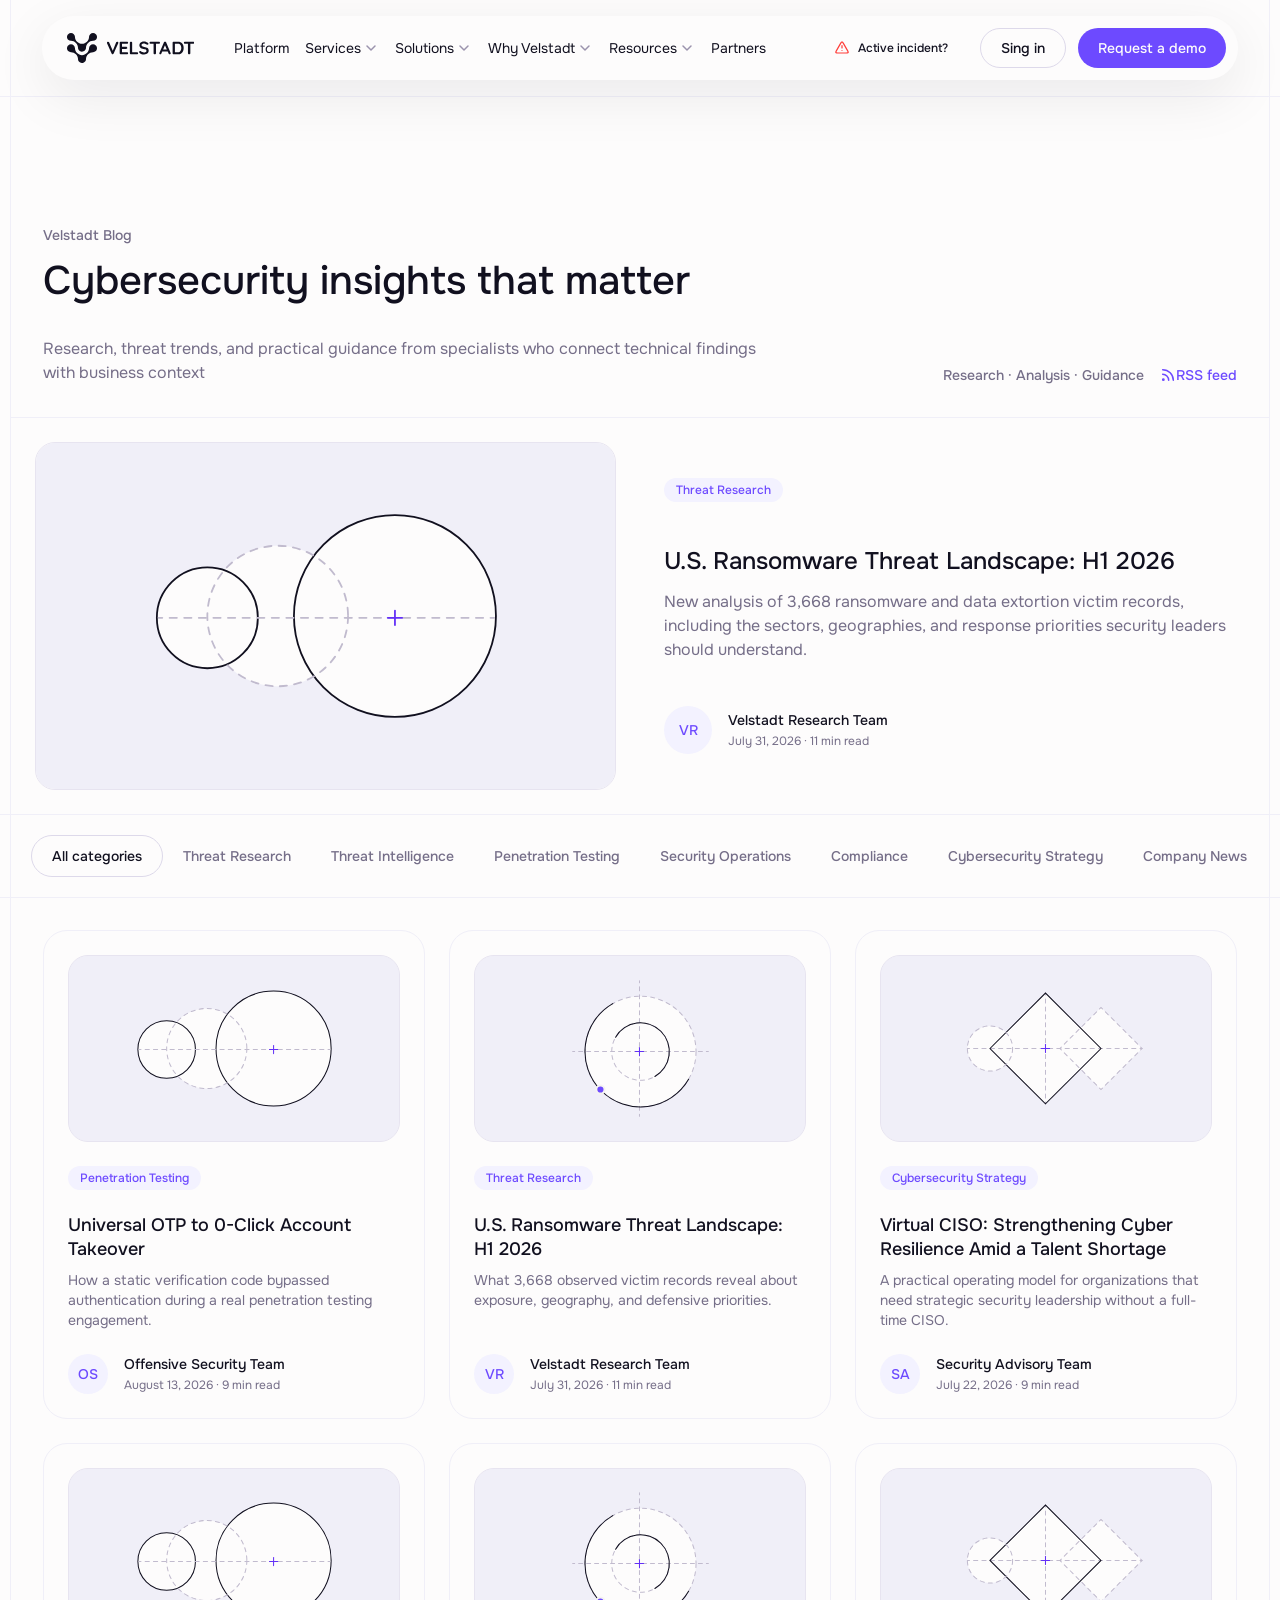
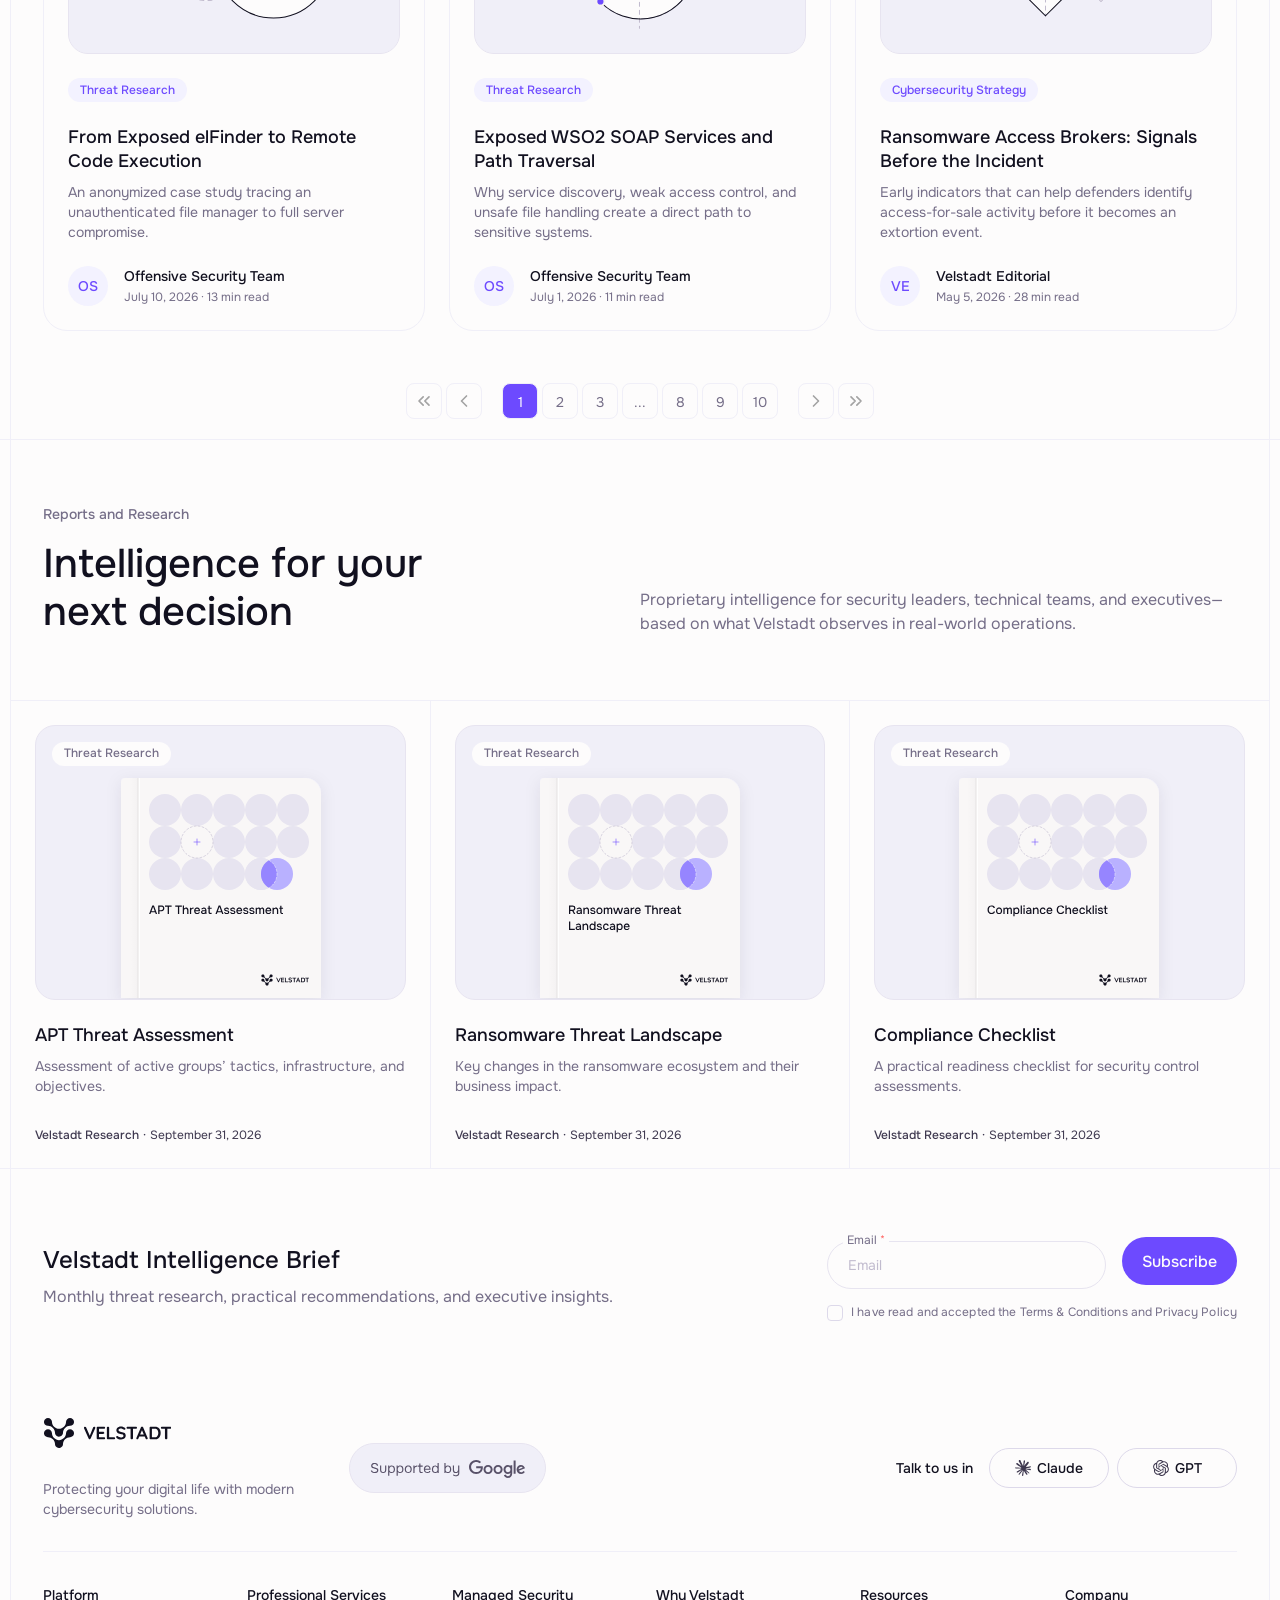
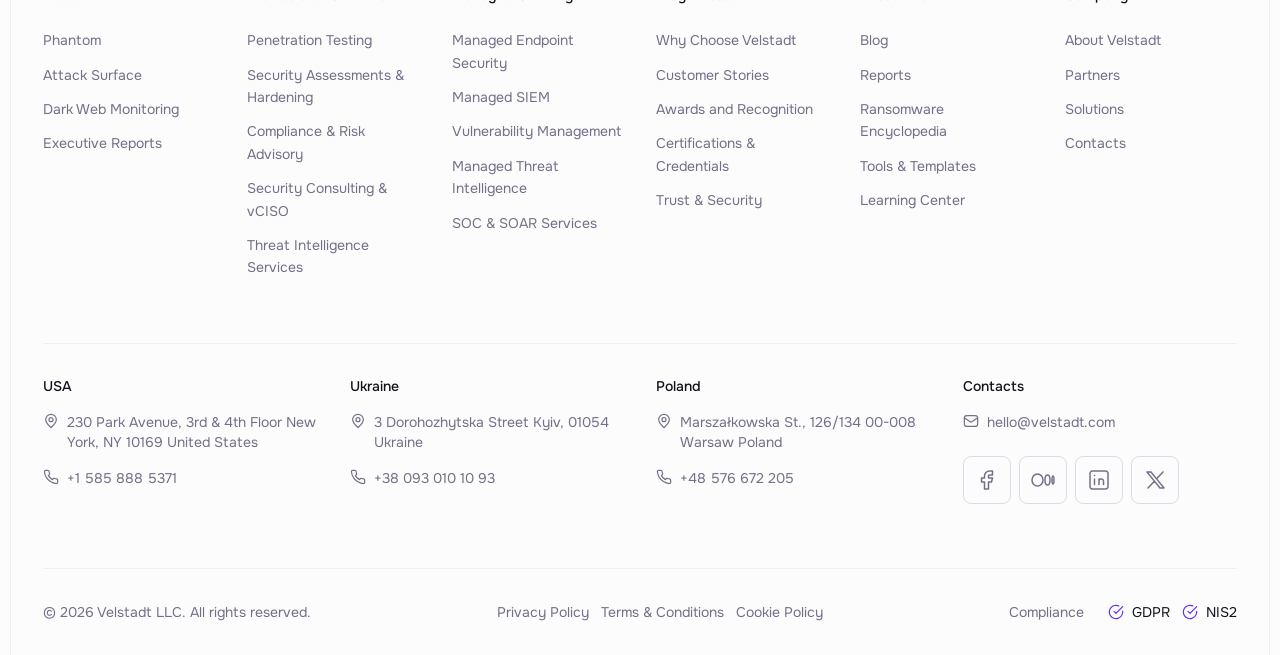
==== commit 7dc8b3f1: "update" ====
--- a/markup/blog.html
+++ b/markup/blog.html
@@ -690,7 +690,7 @@
                 <div class="custom__form-row subs__form-row">
                     <div class="subs__form-item custom__form-item">
                         <input type="text" id="email" name="email" placeholder="Email">
-                        <label for="email">Email</label>
+                        <label for="email">Email <span aria-hidden="true">*</span></label>
                     </div>
                     <button type="submit" class="btn btn--lg btn--primary">Subscribe </button>
                 </div>
@@ -864,4 +864,4 @@
     <script src="libs/swiper/swiper.min.js"></script>
     <script src="js/scripts.js"></script>
 </body>
-</html>+</html>
--- a/markup/css/styles.css
+++ b/markup/css/styles.css
@@ -96,6 +96,12 @@
     @media(width <= 576px) {
         --padding: 12px;
     }
+}
+
+/* Filterable awards visibility must override the timeline layout display rules. */
+.ranking__timeline[hidden],
+.ranking__timeline-item[hidden] {
+    display: none !important;
 }
 
 @font-face {
@@ -174,6 +180,7 @@
     font-family: var(--font-family), sans-serif;
     font-size: 16px;
     line-height: 1.4;
+    scroll-behavior: smooth;
 }
 
 body {
@@ -271,7 +278,7 @@
         font-size: 16px;
         line-height: 1.5;
     }
-    
+
     &.btn--icon {
         gap: 6px;
         min-width: 120px;
@@ -2329,6 +2336,29 @@
     }
 }
 
+.author-initials {
+    background: var(--gray-100);
+    color: var(--gray-600);
+    font-family: var(--font-family);
+    font-weight: 500;
+    text-align: center;
+
+    &.post__author-img {
+        font-size: 16px;
+        line-height: 48px;
+    }
+
+    &.author__img {
+        font-size: 28px;
+        line-height: 96px;
+
+        @media(width <= 576px) {
+            font-size: 22px;
+            line-height: 64px;
+        }
+    }
+}
+
 .custom__form {
     display: flex;
     flex-direction: column;
@@ -2336,10 +2366,44 @@
     justify-content: flex-start;
     gap: 16px;
 
+    .custom__form-header {
+        display: flex;
+        flex-direction: column;
+        align-items: flex-start;
+        justify-content: flex-start;
+        gap: 4px;
+
+        .custom__form-subtitle {
+            display: inline-block;
+            font-family: var(--font-family);
+            font-weight: 500;
+            font-size: 14px;
+            line-height: 1.43;
+            color: var(--gray-500);
+        }
+
+        .custom__form-title {
+            font-family: var(--font-family);
+            font-weight: 500;
+            font-size: 24px;
+            line-height: 1.33;
+            color: var(--gray-900);
+            margin-bottom: 8px;
+        }
+
+        p {
+            font-family: var(--font-family);
+            font-weight: 400;
+            font-size: 16px;
+            line-height: 1.5;
+            color: var(--gray-500);
+        }
+    }
+
     .custom__form-row {
         width: 100%;
         display: flex;
-        align-items: center;
+        align-items: flex-start;
         justify-content: flex-start;
         gap: 16px;
 
@@ -2354,6 +2418,12 @@
     .custom__form-item {
         width: 100%;
         position: relative;
+        padding-top: 8px;
+
+        > .wpcf7-form-control-wrap {
+            display: block;
+            width: 100%;
+        }
 
         input {
             display: flex;
@@ -2366,8 +2436,8 @@
             font-weight: 400;
             font-size: 14px;
             line-height: 1.43;
-            color: var(--gray-900);
-            border: 1px solid var(--gray-200);
+            color: var(--gray-600);
+            border: 1px solid var(--gray-150);
             border-radius: 99px;
             padding: 14px 20px;
             background: var(--back);
@@ -2375,36 +2445,44 @@
         }
 
         input::placeholder {
-            opacity: 0;
+            color: var(--gray-300);
+            opacity: 1;
         }
 
         label {
             position: absolute;
-            top: 50%;
-            left: 20px;
+            top: 8px;
+            left: 16px;
             transform: translateY(-50%);
             padding: 0 4px;
             background: var(--back);
             font-family: var(--font-family);
             font-weight: 400;
-            font-size: 14px;
-            line-height: 1.43;
-            color: var(--gray-400);
-            pointer-events: none;
-            transition: 0.2s ease;
-        }
-
-        input:focus + label,
-        input:not(:placeholder-shown) + label {
-            top: 0;
-            transform: translateY(-50%);
             font-size: 12px;
             line-height: 1.33;
+            color: var(--gray-500);
+            pointer-events: none;
+
+            span {
+                color: var(--red-400);
+            }
         }
 
         input:focus {
             border: 1px solid var(--primary-100);
             box-shadow: 0 0 0 2px var(--primary-200);
+        }
+    }
+
+    .subs__form-row {
+        align-items: center;
+
+        @media(width <= 576px) {
+            align-items: stretch;
+
+            &.acceptance {
+                align-items: flex-start;
+            }
         }
     }
 
@@ -2423,6 +2501,58 @@
             line-height: 1.33;
             letter-spacing: 0.01em;
             color: var(--gray-500);
+        }
+
+        > .wpcf7-form-control-wrap {
+            display: block;
+            width: 100%;
+        }
+
+        .wpcf7-list-item {
+            display: block;
+            margin: 0;
+        }
+
+        .wpcf7-list-item label {
+            display: flex;
+            align-items: flex-start;
+            gap: 8px;
+            cursor: pointer;
+        }
+
+        .wpcf7-list-item-label {
+            font-family: var(--font-family);
+            font-weight: 400;
+            font-size: 12px;
+            line-height: 1.33;
+            letter-spacing: 0.01em;
+            color: var(--gray-500);
+        }
+
+        input[type="checkbox"] {
+            display: block;
+            width: 16px;
+            height: 16px;
+            flex: 0 0 16px;
+            margin: 0;
+            border: 1px solid var(--gray-200);
+            border-radius: 4px;
+            background-color: transparent;
+            appearance: none;
+            cursor: pointer;
+        }
+
+        input[type="checkbox"]:hover {
+            background-color: var(--primary-100);
+        }
+
+        input[type="checkbox"]:checked {
+            border-color: var(--primary-500);
+            background-color: var(--primary-500);
+            background-image: url('../images/icons/check.svg');
+            background-repeat: no-repeat;
+            background-position: center;
+            background-size: 12px;
         }
     }
 
@@ -2447,6 +2577,7 @@
             top: 50%;
             left: 50%;
             transform: translate(-50%, -50%);
+            pointer-events: none;
         }
 
         input {
@@ -2463,6 +2594,22 @@
             border-radius: 4px;
             border: 1px solid var(--gray-200);
             background-color: transparent;
+            pointer-events: none;
+        }
+
+        .wpcf7-form-control-wrap,
+        .wpcf7-acceptance,
+        .wpcf7-list-item,
+        .wpcf7-list-item label {
+            display: block;
+            position: absolute;
+            inset: 0;
+            margin: 0;
+            z-index: 1;
+        }
+
+        .wpcf7-list-item-label {
+            display: none;
         }
 
         &:hover input ~ .checkmark {
@@ -2471,6 +2618,11 @@
 
         /* When the checkbox is checked, add a blue background */
         input:checked ~ .checkmark {
+            background-color: var(--primary-500);
+            border-color: var(--primary-500);
+        }
+
+        &:has(input:checked) .checkmark {
             background-color: var(--primary-500);
             border-color: var(--primary-500);
         }
@@ -2493,15 +2645,75 @@
             display: block;
         }
 
+        &:has(input:checked) .checkmark:after {
+            display: block;
+        }
+
         /* Style the checkmark/indicator */
         .checkmark:after {
             
         }
     }
 
+    p {
+        font-family: var(--font-family);
+        font-weight: 400;
+        font-size: 12px;
+        line-height: 1.33;
+        color: var(--gray-400);
+
+        a {
+            color: var(--primary-500);
+            text-decoration: none;
+        }
+    }
+
+    [type='submit'] {
+        cursor: pointer;
+    }
+
+    .wpcf7-spinner {
+        display: none;
+    }
+
+    .wpcf7-not-valid-tip,
+    .wpcf7-response-output {
+        font-family: var(--font-family);
+        font-size: 12px;
+        line-height: 1.33;
+    }
+
+    .wpcf7-not-valid-tip {
+        position: absolute;
+        bottom: -18px;
+        left: 20px;
+        display: none !important;
+    }
+
+    .wpcf7-response-output {
+        margin: 0;
+        padding: 8px 12px;
+        border-radius: 8px;
+        border: none !important;
+    }
+
+    .wpcf7-not-valid {
+        border-color: var(--red-200) !important;
+        box-shadow: 0 0 0 2px var(--red-200) !important;
+    }
+
+    &.invalid {
+        color: #dc3232;
+    }
+
+    &.sent {
+        color: #46b450;
+    }
+
+
 }
 
-.blog {
+.blog__section {
     border-bottom: 1px solid var(--gray-100);
 
     .blog__container {
@@ -2634,12 +2846,14 @@
 
         .main__card-img {
             display: block;
-            width: auto;
             max-width: 100%;
-            margin: 115px auto 120px;
+            width: calc(100% - 20px);
+            height: auto;
+            aspect-ratio: 226 / 135;
+            margin: 65px auto 70px;
 
             @media(width <= 1024px) {
-                margin: 65px auto 70px;
+                margin: 65px auto 30px;
             }
 
             @media(width <= 768px) {
@@ -2712,6 +2926,8 @@
                 img {
                     display: block;
                     width: 100%;
+                    height: 100%;
+                    object-fit: cover;
                 }
             }
 
@@ -5771,6 +5987,14 @@
         @media(width <= 1024px) {
             grid-template-columns: 1fr;
         }
+
+        &.page__container--wide {
+            grid-template-columns: 1fr;
+
+            .page__content {
+                border-right: 0;
+            }
+        }
     }
 
     .page__content {
@@ -5804,10 +6028,6 @@
             padding: var(--padding) var(--padding) 36px;
         }
 
-        & > ul {
-            padding-left: 20px;
-        }
-
         & > h1 { font-size: 32px; }
         & > h2 { font-size: 24px; }
         & > h3 { font-size: 20px; }
@@ -5819,10 +6039,25 @@
             line-height: 1.33;
             letter-spacing: -0.02em;
             color: var(--gray-900);
+            scroll-margin-top: 112px;
 
             &:not(:first-child) {
                 margin-top: 48px;
             }
+        }
+
+        a {
+            color: var(--primary-500);
+            text-underline-offset: 3px;
+        }
+
+        & > :is(ol, ul) {
+            padding-left: 20px;
+        }
+
+        img {
+            max-width: 100%;
+            height: auto;
         }
     }
 
@@ -5898,7 +6133,7 @@
 
     .awards__cards-container {
         display: grid;
-        grid-template-columns: repeat(auto-fit, minmax(296px, 1fr));
+        grid-template-columns: repeat(auto-fit, minmax(282px, 1fr));
         gap: 24px;
         padding-block: var(--padding);
     
@@ -6340,6 +6575,7 @@
 
             @media(width <= 576px) {
                 padding-block: 44px 24px;
+                border-right: none;
                 border-bottom: 1px solid var(--gray-100);
             }
         }
@@ -6590,6 +6826,11 @@
                 }
 
                 .blog__main-details-icon {
+                    &:is(img) {
+                        padding: 0;
+                        object-fit: cover;
+                    }
+
                     display: flex;
                     align-items: center;
                     justify-content: center;
@@ -6639,7 +6880,7 @@
 
         .blog__grid-container {
             display: grid;
-            grid-template-columns: repeat(auto-fill, minmax(280px, 1fr));
+            grid-template-columns: repeat(auto-fill, minmax(286px, 1fr));
             padding-block: var(--padding);
             gap: 24px;
 
@@ -6731,6 +6972,11 @@
                 margin-top: auto;
 
                 .blog__grid-card-details-icon {
+                    &:is(img) {
+                        padding: 0;
+                        object-fit: cover;
+                    }
+
                     display: flex;
                     align-items: center;
                     justify-content: center;
@@ -6840,6 +7086,17 @@
                 background: var(--primary-500);
             }
 
+            &.is-disabled {
+                opacity: 0.35;
+                cursor: not-allowed;
+                pointer-events: none;
+            }
+
+            &.blog__pagination-ellipsis {
+                border-color: transparent;
+                cursor: default;
+            }
+
             &.blog__pagination-link-prev {
                 background-image: url('../images/icons/chevron-right.svg');
                 transform: rotate(180deg);
@@ -6865,6 +7122,186 @@
 
         .blog__filter-container {
             padding: 0;
+        }
+
+        .blog__filter-form {
+            padding: 24px 20px;
+            display: flex;
+            align-items: center;
+            gap: 16px;
+            border-bottom: 1px solid var(--gray-100);
+
+            @media(width <= 1024px) {
+                padding-inline: 10px;
+            }
+
+            @media(width <= 640px) {
+                align-items: stretch;
+                flex-direction: column;
+                gap: 12px;
+            }
+        }
+
+        .blog__filter-search {
+            width: min(100%, 560px);
+            min-width: 0;
+            height: 48px;
+            margin: 0;
+            padding: 0;
+            position: relative;
+            border: 1px solid var(--gray-200);
+            border-radius: 99px;
+            background: var(--back);
+            transition: border-color .2s ease, box-shadow .2s ease;
+
+            &:focus-within {
+                border-color: var(--primary-100);
+                box-shadow: 0 0 0 2px var(--primary-200);
+            }
+
+            @media(width <= 640px) {
+                width: 100%;
+            }
+
+            legend {
+                width: auto;
+                margin: 0;
+                padding-inline: 6px;
+                position: absolute;
+                top: 0;
+                left: 20px;
+                z-index: 1;
+                transform: translateY(-50%);
+                background: var(--back);
+                font-family: var(--font-family);
+                font-weight: 400;
+                font-size: 14px;
+                line-height: 1;
+                color: var(--gray-500);
+            }
+        }
+
+        .blog__filter-search-control {
+            height: 100%;
+            min-width: 0;
+            display: flex;
+            align-items: center;
+            padding: 0 20px;
+
+            @media(width <= 640px) {
+                padding-inline: 16px;
+            }
+
+            input {
+                width: 100%;
+                height: 100%;
+                min-width: 0;
+                padding: 0 0 0 12px;
+                border: 0;
+                outline: 0;
+                background: transparent;
+                font: inherit;
+                font-size: 16px;
+                line-height: 1.5;
+                color: var(--gray-900);
+                caret-color: var(--primary-500);
+
+                &::placeholder {
+                    color: var(--gray-400);
+                    opacity: 1;
+                }
+
+                &::-webkit-search-cancel-button {
+                    cursor: pointer;
+                }
+            }
+
+            button {
+                width: 20px;
+                height: 20px;
+                flex: 0 0 20px;
+                display: inline-flex;
+                align-items: center;
+                justify-content: center;
+                padding: 0;
+                border: 0;
+                background: transparent;
+                color: var(--gray-500);
+                cursor: pointer;
+                transition: color .2s ease;
+
+                @media(hover: hover) {
+                    &:hover {
+                        color: var(--primary-500);
+                    }
+                }
+            }
+        }
+
+        .blog__filter-sort-wrap {
+            width: min(100%, 260px);
+            min-width: 0;
+            height: 48px;
+            margin-left: auto;
+            padding: 0;
+            position: relative;
+            border: 1px solid var(--gray-200);
+            border-radius: 99px;
+            background: var(--back);
+            transition: border-color .2s ease, box-shadow .2s ease;
+
+            &:focus-within {
+                border-color: var(--primary-100);
+                box-shadow: 0 0 0 2px var(--primary-200);
+            }
+
+            @media(width <= 640px) {
+                width: 100%;
+                margin-left: 0;
+            }
+
+            legend {
+                width: auto;
+                margin: 0;
+                padding-inline: 6px;
+                position: absolute;
+                top: 0;
+                left: 20px;
+                z-index: 1;
+                transform: translateY(-50%);
+                background: var(--back);
+                font-family: var(--font-family);
+                font-weight: 400;
+                font-size: 14px;
+                line-height: 1;
+                color: var(--gray-500);
+            }
+
+            select {
+                width: 100%;
+                height: 100%;
+                padding: 0 48px 0 20px;
+                border: 0;
+                outline: 0;
+                background-color: transparent;
+                background-image: url('../images/icons/chevron-down.svg');
+                background-repeat: no-repeat;
+                background-position: right 20px center;
+                background-size: 20px;
+                appearance: none;
+                font: inherit;
+                font-size: 16px;
+                line-height: 1.5;
+                font-weight: 400;
+                color: var(--gray-900);
+                cursor: pointer;
+                caret-color: var(--primary-500);
+
+                @media(width <= 640px) {
+                    padding-inline: 16px 44px;
+                    background-position: right 16px center;
+                }
+            }
         }
 
         .blog__filter-category-wrap {
@@ -7013,6 +7450,8 @@
 }
 
 .post {
+    border-bottom: 1px solid var(--gray-100);
+
     .section__header {
 
         .section__header-container {
@@ -7133,7 +7572,7 @@
                 align-items: center;
                 justify-content: flex-start;
                 gap: 16px;
-                flex: 1 1 230px;
+                /* flex: 1 1 230px; */
 
                 @media (width <= 1024px) {
                     width: 100%;
@@ -7146,6 +7585,7 @@
                     height: 48px;
                     flex-shrink: 0;
                     border-radius: 100%;
+                    object-fit: cover;
                 }
 
                 a {
@@ -7202,18 +7642,26 @@
         }
     }
 
-
     .post__container {
         display: grid;
         grid-template-columns: 1fr 0.39fr;
         padding: 0;
 
+        &.post__container--wide {
+            grid-template-columns: 1fr;
+
+            .post__content {
+                border-right: 0;
+            }
+        }
+
         @media(width <= 1024px) {
             grid-template-columns: 1fr;
         }
     }
 
     .post__content {
+        min-width: 0;
         display: flex;
         flex-direction: column;
         align-items: flex-start;
@@ -7241,6 +7689,18 @@
             margin-top: 12px;
         }
 
+        :not(pre) > code {
+            border-radius: 6px;
+            padding: 2px 8px;
+            background: var(--primary-50);
+            font-family: var(--third-family), monospace;
+            font-size: 0.95em;
+            line-height: inherit;
+            color: var(--primary-500);
+            white-space: break-spaces;
+            overflow-wrap: anywhere;
+        }
+
         & > h1, & > h2, & > h3 {
             font-family: var(--font-family);
             font-weight: 500;
@@ -7268,14 +7728,121 @@
 
     .post__sidebar {
         padding: 128px 24px 24px;
-        display: flex;
-        flex-direction: column;
-        align-items: flex-start;
-        justify-content: flex-start;
-        gap: 56px;
+
+        @media(width <= 1024px) {
+            padding: 24px;
+        }
+
+        .post__sidebar-container {
+            display: flex;
+            flex-direction: column;
+            align-items: stretch;
+            justify-content: flex-start;
+            width: 100%;
+            position: sticky;
+            top: 128px;
+            gap: 56px;
+
+            @media(width <= 1024px) {
+                gap: 36px;
+            }
+
+            @media(width <= 768px) {
+                gap: 24px;
+            }
+        }
+
+        .post__sidebar-title {
+            font-family: var(--font-family);
+            font-weight: 500;
+            font-size: 14px;
+            line-height: 1.43;
+            color: var(--gray-900);
+            margin-bottom: 16px;
+        }
+
+        .post__sidebar-item {
+            @media(width <= 1024px) {
+                display: none;
+            }
+        }
+
+        .post__progress {
+            margin-bottom: 24px;
+
+            @media(width <= 1024px) {
+                display: none;
+            }
+
+            .post__progress-header {
+                display: flex;
+                align-items: center;
+                justify-content: space-between;
+                gap: 16px;
+
+                .post__progress-title {
+                    font-family: var(--font-family);
+                    font-weight: 500;
+                    font-size: 14px;
+                    line-height: 1.43;
+                    color: var(--gray-900);
+                }
+
+                .post__progress-top {
+                    display: block;
+                    height: 16px;
+                    width: 16px;
+                    flex-shrink: 0;
+                    background-image: url('../images/icons/arrow-right.svg');
+                    background-repeat: no-repeat;
+                    background-position: center;
+                    background-size: contain;
+                    position: relative;
+                    transform: rotate(-90deg);
+
+                    &::before {
+                        content: '';
+                        display: block;
+                        width: 24px;
+                        height: 24px;
+                        position: absolute;
+                        top: 50%;
+                        left: 50%;
+                        transform: translate(-50%, -50%);
+                    }
+                }
+            }
+
+            .post__progress-line {
+                margin-top: 16px;
+                height: 6px;
+                width: 100%;
+                border-radius: 99px;
+                background-color: var(--gray-100);
+                position: relative;
+
+                .post__progress-line-current {
+                    border-radius: 99px;
+                    display: block;
+                    height: 100%;
+                    position: absolute;
+                    top: 0;
+                    left: 0;
+                    background: linear-gradient(90deg, #6d4aff 0%, #0aa4d0 100%);
+                }
+            }
+        }
 
         .toc {
             width: 100%;
+            max-height: 350px;
+            overflow-y: auto;
+            scrollbar-width: none;
+
+            &::-webkit-scrollbar {
+                display: none;
+            }
+
 
             @media(width <= 1024px) {
                 display: none;
@@ -7317,6 +7884,101 @@
                 }
             }
         }
+
+        .post__categories {
+
+            ul {
+                list-style: none;
+                padding: 0;
+                margin: 0;
+                display: flex;
+                flex-wrap: wrap;
+                align-items: center;
+                justify-content: flex-start;
+                gap: 12px;
+
+                span {
+                    display: inline-flex;
+                    align-items: center;
+                    justify-content: center;
+                    border: 1px solid var(--gray-100);
+                    border-radius: 99px;
+                    padding: 3px 12px;
+                    height: 28px;
+                    background: var(--background);
+                    font-family: var(--font-family);
+                    font-weight: 500;
+                    font-size: 12px;
+                    line-height: 1.67;
+                    color: var(--gray-600);
+                }
+            }
+        }
+
+        .post__share {
+
+            ul {
+                display: flex;
+                align-items: center;
+                justify-content: flex-start;
+                gap: 8px;
+                list-style: none;
+
+                a {
+                    display: flex;
+                    align-items: center;
+                    justify-content: center;
+                    flex-shrink: 0;
+                    border: 1px solid var(--gray-200);
+                    border-radius: 6px;
+                    padding: 4px;
+                    width: 32px;
+                    height: 32px;
+                    transition: background-color .2s ease;
+
+                    @media(hover: hover) {
+                        &:hover {
+                            background-color: rgba(255,255,255,.2);
+                        }
+                    }
+
+                    img {
+                        display: block;
+                        width: 16px;
+                        height: 16px;
+                        object-fit: contain;
+                        filter: brightness(0.5);
+                    }
+                }
+            }
+        }
+
+        .google__badge {
+            a {
+                display: block;
+
+                img {
+                    display: block;
+                    width: auto;
+                    max-width: 100%;
+                }
+            }
+        }
+
+        .custom__form {
+            border: 1px solid var(--gray-100);
+            border-radius: 16px;
+            padding: 24px;
+            background: var(--gray-50);
+
+            @media(width <= 1024px) {
+                display: none;
+            }
+
+            [type = 'submit'] {
+                width: 100%;
+            }
+        }
     }
 }
 
@@ -7348,6 +8010,522 @@
         }
     }
     
+}
+
+.post__code {
+    min-width: 0;
+    overflow: hidden;
+    border: 1px solid var(--gray-150);
+    border-radius: 16px;
+    background: var(--gray-50);
+
+    .post__code-header {
+        display: flex;
+        align-items: center;
+        justify-content: space-between;
+        gap: 16px;
+        border-bottom: 1px solid var(--gray-150);
+        padding: 12px 24px;
+
+        .post__code-title {
+            min-width: 0;
+            font-family: var(--font-family);
+            font-weight: 500;
+            font-size: 16px;
+            line-height: 1.5;
+            color: var(--gray-900);
+            overflow-wrap: anywhere;
+        }
+
+        .post__code-actions {
+            display: flex;
+            align-items: center;
+            justify-content: flex-end;
+            flex-shrink: 0;
+            gap: 8px;
+        }
+
+        .post__code-feedback {
+            max-width: 160px;
+            font-family: var(--font-family);
+            font-weight: 400;
+            font-size: 12px;
+            line-height: 1.43;
+            color: var(--primary-500);
+        }
+
+        .post__code-copy {
+            --copy-icon-background: var(--gray-50);
+            display: flex;
+            align-items: center;
+            justify-content: center;
+            flex-shrink: 0;
+            width: 32px;
+            height: 32px;
+            border: 0;
+            border-radius: 8px;
+            padding: 4px;
+            background: transparent;
+            color: var(--gray-900);
+            cursor: pointer;
+            transition: background-color .2s ease, color .2s ease;
+
+            @media(hover: hover) {
+                &:hover {
+                    --copy-icon-background: var(--primary-50);
+                    background: var(--primary-50);
+                    color: var(--primary-500);
+                }
+            }
+
+            &:focus-visible {
+                outline: 2px solid var(--primary-500);
+                outline-offset: 2px;
+            }
+
+            &.is-copied {
+                color: var(--primary-500);
+            }
+
+            .post__code-copy-icon {
+                display: block;
+                position: relative;
+                width: 22px;
+                height: 22px;
+
+                &::before, &::after {
+                    content: '';
+                    position: absolute;
+                    width: 14px;
+                    height: 14px;
+                    border: 1.5px solid currentColor;
+                    border-radius: 3px;
+                }
+
+                &::before {
+                    top: 1px;
+                    left: 1px;
+                }
+
+                &::after {
+                    right: 1px;
+                    bottom: 1px;
+                    background: var(--copy-icon-background);
+                }
+            }
+        }
+
+        @media(width <= 576px) {
+            gap: 8px;
+            padding-inline: 16px;
+
+            .post__code-feedback {
+                max-width: 100px;
+            }
+        }
+    }
+
+    .post__code-content {
+        min-width: 0;
+        max-width: 100%;
+        margin: 0;
+        overflow-x: auto;
+        border: 0;
+        padding: 24px;
+        background: transparent;
+        font-family: var(--third-family), monospace;
+        font-weight: 400;
+        font-size: 16px;
+        line-height: 1.6;
+        color: var(--gray-900);
+        white-space: pre;
+        tab-size: 4;
+
+        &:focus-visible {
+            outline: 2px solid var(--primary-500);
+            outline-offset: -2px;
+        }
+
+        code {
+            border: 0;
+            border-radius: 0;
+            padding: 0;
+            background: transparent;
+            font: inherit;
+            color: inherit;
+            white-space: inherit;
+            overflow-wrap: normal;
+            word-break: normal;
+        }
+
+        @media(width <= 576px) {
+            padding: 16px;
+            font-size: 14px;
+        }
+    }
+}
+
+.post__media {
+    display: grid;
+    grid-template-columns: minmax(0, 1fr);
+    gap: 16px;
+    min-width: 0;
+
+    &.post__media--gallery {
+        grid-template-columns: repeat(2, minmax(0, 1fr));
+
+        @media(width <= 576px) {
+            grid-template-columns: minmax(0, 1fr);
+        }
+    }
+
+    .post__media-item {
+        min-width: 0;
+        margin: 0;
+
+        .post__media-image {
+            display: block;
+            width: 100%;
+            height: auto;
+            aspect-ratio: 8 / 5;
+            border-radius: 16px;
+            object-fit: cover;
+        }
+
+        .post__media-caption {
+            margin-top: 12px;
+            font-family: var(--font-family);
+            font-weight: 400;
+            font-size: 14px;
+            line-height: 1.43;
+            color: var(--gray-500);
+            overflow-wrap: anywhere;
+
+        }
+    }
+
+    &.post__media--natural {
+        .post__media-item {
+            .post__media-image {
+                aspect-ratio: auto;
+            }
+        }
+    }
+}
+
+.post__table {
+    margin: 0;
+    min-width: 0;
+
+    &.post__table--comparison {
+        .post__table-grid {
+            min-width: max(700px, calc(var(--table-columns, 3) * 160px));
+        }
+    }
+
+    .post__table-caption {
+        margin-bottom: 12px;
+        font-family: var(--font-family);
+        font-weight: 400;
+        font-size: 14px;
+        line-height: 1.43;
+        color: var(--gray-500);
+    }
+
+    .post__table-scroll {
+        width: 100%;
+        overflow-x: auto;
+        border: 1px solid var(--gray-150);
+        border-radius: 12px;
+        background: var(--background);
+
+        &:focus-visible {
+            outline: 2px solid var(--primary-500);
+            outline-offset: 3px;
+        }
+    }
+
+    .post__table-grid {
+        width: 100%;
+        min-width: calc(var(--table-columns, 2) * 160px);
+        margin: 0;
+        border: 0;
+        border-collapse: separate;
+        border-spacing: 0;
+        table-layout: fixed;
+        font-family: var(--font-family);
+        font-weight: 400;
+        font-size: 14px;
+        line-height: 1.43;
+        color: var(--gray-600);
+
+        .post__table-cell {
+            padding: 12px 16px;
+            border: 0;
+            border-bottom: 1px solid var(--gray-150);
+            vertical-align: top;
+            overflow-wrap: anywhere;
+            font: inherit;
+            color: inherit;
+
+            &.is-align-left {
+                text-align: left;
+            }
+
+            &.is-align-center {
+                text-align: center;
+            }
+
+            &.is-align-right {
+                text-align: right;
+            }
+
+            &.is-highlighted {
+                background: var(--gray-50);
+            }
+        }
+
+        th.post__table-cell {
+            font-weight: 500;
+            color: var(--gray-900);
+        }
+
+        thead {
+            .post__table-cell {
+                padding: 16px 24px;
+                background: var(--gray-50);
+                font-size: 16px;
+                line-height: 1.5;
+
+                &.is-highlighted {
+                    background: var(--primary-100);
+                }
+            }
+        }
+
+        tbody {
+            tr:last-child {
+                .post__table-cell {
+                    border-bottom: 0;
+                }
+            }
+        }
+    }
+
+    .post__table-heading {
+        display: flex;
+        flex-wrap: wrap;
+        align-items: center;
+        justify-content: inherit;
+        gap: 8px;
+    }
+
+    .is-align-center {
+        .post__table-heading {
+            justify-content: center;
+        }
+    }
+
+    .is-align-right {
+        .post__table-heading {
+            justify-content: flex-end;
+        }
+    }
+
+    .post__table-badge {
+        display: inline-flex;
+        align-items: center;
+        border-radius: 99px;
+        padding: 2px 8px;
+        background: var(--primary-500);
+        font-size: 12px;
+        font-weight: 500;
+        line-height: 1.33;
+        color: var(--white);
+    }
+}
+
+.wp-block-table {
+    width: 100%;
+    min-width: 0;
+    max-width: 100%;
+    margin: 0;
+    overflow-x: auto;
+    font-family: var(--font-family);
+    font-weight: 400;
+    font-size: 14px;
+    line-height: 1.43;
+    color: var(--gray-600);
+
+    table {
+        --core-table-columns: 1;
+        width: 100%;
+        min-width: calc(var(--core-table-columns) * 160px);
+        margin: 0;
+        overflow: hidden;
+        border: 1px solid var(--gray-150);
+        border-radius: 12px;
+        border-collapse: separate;
+        border-spacing: 0;
+        font: inherit;
+
+        &:has(tr > :nth-child(2)) {
+            --core-table-columns: 2;
+        }
+
+        &:has(tr > :nth-child(3)) {
+            --core-table-columns: 3;
+        }
+
+        &:has(tr > :nth-child(4)) {
+            --core-table-columns: 4;
+        }
+
+        &:has(tr > :nth-child(5)) {
+            --core-table-columns: 5;
+        }
+
+        &:has(tr > :nth-child(6)) {
+            --core-table-columns: 6;
+        }
+
+        &:has(tr > :nth-child(7)) {
+            --core-table-columns: 7;
+        }
+
+        &:has(tr > :nth-child(8)) {
+            --core-table-columns: 8;
+        }
+
+        &:has(tr > :nth-child(9)) {
+            --core-table-columns: 9;
+        }
+
+        &:has(tr > :nth-child(10)) {
+            --core-table-columns: 10;
+        }
+
+        &:has(tr > :nth-child(11)) {
+            --core-table-columns: 11;
+        }
+
+        &:has(tr > :nth-child(12)) {
+            --core-table-columns: 12;
+        }
+
+        &:not(.has-background) {
+            background: var(--background);
+
+            thead {
+                td, th {
+                    background: var(--gray-50);
+                }
+            }
+        }
+
+        &:not(.has-text-color) {
+            th, thead td {
+                color: var(--gray-900);
+            }
+        }
+
+        thead, tfoot {
+            border: 0;
+        }
+
+        td, th {
+            padding: 12px 16px;
+            border: 0;
+            border-bottom: 1px solid var(--gray-150);
+            vertical-align: top;
+            overflow-wrap: anywhere;
+            font: inherit;
+            color: inherit;
+
+            &[data-align="center"] {
+                text-align: center;
+            }
+
+            &[data-align="right"] {
+                text-align: right;
+            }
+
+            a {
+                color: var(--primary-500);
+                text-decoration: underline;
+                text-decoration-skip-ink: none;
+            }
+        }
+
+        th {
+            font-weight: 500;
+            text-align: left;
+        }
+
+        thead {
+            td, th {
+                padding: 16px 24px;
+                font-size: 16px;
+                font-weight: 500;
+                line-height: 1.5;
+            }
+        }
+
+        tbody {
+            tr:last-child {
+                td, th {
+                    border-bottom: 0;
+                }
+            }
+        }
+
+        tfoot {
+            td, th {
+                border-top: 1px solid var(--gray-150);
+                border-bottom: 0;
+                font-weight: 500;
+            }
+        }
+    }
+
+    figcaption {
+        margin-top: 12px;
+        margin-bottom: 0;
+        font-family: var(--font-family);
+        font-weight: 400;
+        font-size: 14px;
+        line-height: 1.43;
+        text-align: left;
+        color: var(--gray-500);
+
+        &.has-text-align-center {
+            text-align: center;
+        }
+
+        &.has-text-align-right {
+            text-align: right;
+        }
+    }
+
+    &.is-style-stripes {
+        border-bottom: 0;
+
+        tbody {
+            tr:nth-child(odd) {
+                background: var(--gray-50);
+            }
+        }
+
+        td, th {
+            border-bottom-color: var(--gray-150);
+        }
+    }
+}
+
+.wp-block-video {
+    video {
+        border-radius: 16px;
+    }
 }
 
 .keys {
@@ -7381,6 +8559,14 @@
 
             &.danger {
                 background: var(--red-100);
+            }
+
+            &.success {
+                background: var(--green-100);
+            }
+
+            &.warning {
+                background: var(--orange-100);
             }
         }
 
@@ -8095,6 +9281,20 @@
                 padding: 4px;
                 width: 32px;
                 height: 32px;
+
+                &.author__social-text {
+                    width: auto;
+                    padding-inline: 10px;
+                    font-size: 12px;
+                    text-decoration: none;
+                    color: var(--gray-600);
+                }
+            }
+
+            img {
+                width: 16px;
+                height: 16px;
+                object-fit: contain;
             }
         }
     }
@@ -8138,6 +9338,14 @@
     &.bg--light {
         background: radial-gradient(64.09% 129.89% at 77.87% 97.18%, rgba(85, 214, 245, 0.5) 0%, rgba(85, 214, 245, 0) 100%), radial-gradient(80.46% 120.89% at 100% 0%, rgba(185, 177, 255, 0.5) 0%, rgba(185, 177, 255, 0) 100%), var(--gray-50);
 
+        .share__socials a {
+            border-color: var(--gray-200);
+
+            img {
+                filter: brightness(0.5);
+            }
+        }
+
         .share__title {
             color: var(--gray-900);
         }
@@ -8336,6 +9544,11 @@
             margin-top: auto;
 
             .blog__grid-card-details-icon {
+                    &:is(img) {
+                        padding: 0;
+                        object-fit: cover;
+                    }
+
                 display: flex;
                 align-items: center;
                 justify-content: center;
@@ -8378,4 +9591,652 @@
             }
         }
     }
-}+}
+
+.page-template-page-request-demo {
+    background:
+        radial-gradient(ellipse 62.5% 93% at 100% 0, var(--primary-500), transparent),
+        radial-gradient(ellipse 45.5% 68% at 65.5% 100%, #0089ca, transparent),
+        #121121;
+    color: var(--white);
+
+    #page {
+        min-height: 100dvh;
+        display: flex;
+        flex-direction: column;
+    }
+
+    .request-demo__header {
+        border-bottom: 1px solid rgba(255, 255, 255, .1);
+    }
+
+    .request-demo__header-container {
+        min-height: 79px;
+        display: flex;
+        align-items: center;
+        border-inline: 1px solid rgba(255, 255, 255, .1);
+
+        a {
+            display: inline-flex;
+            color: var(--white);
+            text-decoration: none;
+        }
+    }
+
+    .request-demo__logo {
+        display: block;
+        width: 128px;
+        height: 32px;
+    }
+
+    .request-demo {
+        flex: 1;
+        display: flex;
+    }
+
+    .request-demo__container {
+        display: grid;
+        grid-template-columns: 17fr 15fr;
+        padding: 0;
+        border-inline: 1px solid rgba(255, 255, 255, .1);
+
+        @media(width <= 991px) {
+            grid-template-columns: 1fr;
+        }
+    }
+
+    .request-demo__intro {
+        min-width: 0;
+        display: flex;
+        flex-direction: column;
+        justify-content: space-between;
+        gap: 64px;
+        padding: 64px 32px 32px;
+        border-right: 1px solid rgba(255, 255, 255, .1);
+
+        @media(width <= 1200px) {
+            padding-inline: 24px;
+        }
+
+        @media(width <= 991px) {
+            border-right: 0;
+            border-bottom: 1px solid rgba(255, 255, 255, .1);
+            padding: 40px var(--padding);
+            gap: 32px;
+        }
+    }
+
+    .request-demo__copy {
+        display: flex;
+        flex-direction: column;
+        gap: 64px;
+
+        @media(width <= 991px) {
+            gap: 32px;
+        }
+    }
+
+    .request-demo__heading {
+        display: flex;
+        flex-direction: column;
+        gap: 16px;
+
+        h1 {
+            margin: 0;
+            font-size: 40px;
+            font-weight: 500;
+            line-height: 1.2;
+
+            @media(width <= 1200px) {
+                font-size: 36px;
+            }
+
+            @media(width <= 576px) {
+                font-size: 30px;
+            }
+        }
+    }
+
+    .request-demo__eyebrow {
+        display: flex;
+        align-items: center;
+        gap: 8px;
+        font-size: 14px;
+        font-weight: 500;
+        line-height: 20px;
+        color: var(--primary-400);
+
+        img {
+            width: 18px;
+            height: 18px;
+            flex-shrink: 0;
+        }
+    }
+
+    .request-demo__benefits {
+        h2 {
+            margin: 0 0 24px;
+            font-size: 20px;
+            font-weight: 500;
+            line-height: 28px;
+        }
+
+        ul {
+            display: flex;
+            flex-direction: column;
+            gap: 20px;
+            margin: 0;
+            padding: 0;
+            list-style: none;
+        }
+
+        li {
+            padding-left: 28px;
+            position: relative;
+
+            &::before {
+                content: '';
+                position: absolute;
+                top: 4px;
+                left: 0;
+                width: 16px;
+                height: 16px;
+                background: var(--demo-check) center / contain no-repeat;
+            }
+        }
+
+        h3 {
+            margin: 0 0 4px;
+            font-size: 16px;
+            font-weight: 500;
+            line-height: 24px;
+        }
+
+        p {
+            color: rgba(255, 255, 255, .5);
+            font-size: 14px;
+            line-height: 20px;
+        }
+    }
+
+    .request-demo__proof {
+        display: flex;
+        flex-wrap: wrap;
+        align-items: center;
+        justify-content: space-between;
+        gap: 20px;
+    }
+
+    .request-demo__ratings {
+        display: flex;
+        flex-wrap: wrap;
+        gap: 8px;
+        list-style: none;
+        margin: 0;
+        padding: 0;
+
+        li {
+            display: flex;
+            align-items: center;
+            gap: 8px;
+            padding: 8px 32px 8px 8px;
+            border: 1px solid rgba(255, 255, 255, .2);
+            border-radius: 99px;
+            background: rgba(255, 255, 255, .05);
+            font-size: 14px;
+            line-height: 20px;
+
+            @media(width <= 1200px) {
+                padding-right: 20px;
+            }
+        }
+
+    }
+
+    .request-demo__rating-logo {
+        display: flex;
+        align-items: center;
+        justify-content: center;
+        width: 48px;
+        height: 48px;
+        border: 1px solid rgba(255, 255, 255, .2);
+        border-radius: 50%;
+
+        img {
+            display: block;
+            width: auto;
+            height: auto;
+            max-width: 38.4px;
+            max-height: 38.4px;
+            object-fit: contain;
+        }
+    }
+
+    .request-demo__rating-value {
+        display: flex;
+        align-items: center;
+        gap: 8px;
+        color: var(--gray-200);
+
+        &::before {
+            content: '';
+            width: 12px;
+            height: 12px;
+            background: var(--demo-star) center / contain no-repeat;
+        }
+    }
+
+    .request-demo__badges {
+        display: flex;
+        isolation: isolate;
+        list-style: none;
+        margin: 0;
+        padding: 0;
+
+        li {
+            display: flex;
+            align-items: center;
+            justify-content: center;
+            flex: 0 0 80px;
+            width: 80px;
+            height: 80px;
+            padding: 13.2857px;
+            border: 1px solid rgba(255, 255, 255, .2);
+            border-radius: 50%;
+            backdrop-filter: blur(50px);
+            z-index: 1;
+
+            &:not(:last-child) {
+                margin-right: -32px;
+            }
+
+            &:nth-child(1) { z-index: 5; }
+            &:nth-child(2) { z-index: 4; }
+            &:nth-child(3) { z-index: 3; }
+            &:nth-child(4) { z-index: 2; }
+
+            img {
+                display: block;
+                width: 100%;
+                height: 100%;
+                object-fit: contain;
+            }
+        }
+    }
+
+    .request-demo__panel-wrap {
+        min-width: 0;
+        padding: 8px;
+        display: flex;
+    }
+
+    .request-demo__panel {
+        width: 100%;
+        min-width: 0;
+        min-height: 792px;
+        padding: 32px;
+        border-radius: 24px;
+        background: var(--back);
+        color: var(--gray-900);
+        scroll-margin-top: 16px;
+
+        > [hidden] {
+            display: none !important;
+        }
+
+        h2 {
+            margin: 0;
+            font-size: 24px;
+            font-weight: 500;
+            line-height: 32px;
+        }
+
+        &.is-success {
+            display: flex;
+            align-items: center;
+        }
+
+        @media(width <= 1200px) {
+            padding: 24px;
+        }
+
+        @media(width <= 991px) {
+            min-height: 0;
+            padding: 32px var(--padding);
+
+            &.is-success {
+                min-height: 480px;
+            }
+        }
+    }
+
+    .request-demo__form {
+        margin-top: 32px;
+        gap: 0;
+
+        .request-demo__fields {
+            display: flex;
+            flex-direction: column;
+            gap: 16px;
+        }
+
+        .custom__form-row {
+            gap: 24px;
+
+            @media(width <= 576px) {
+                gap: 16px;
+            }
+        }
+
+        .request-demo__field {
+            position: relative;
+            min-width: 0;
+            width: 100%;
+            padding-top: 8px;
+
+            .wpcf7-form-control-wrap {
+                display: block;
+                width: 100%;
+            }
+
+            > label {
+                position: absolute;
+                z-index: 1;
+                top: 0;
+                left: 16px;
+                padding-inline: 4px;
+                background: var(--back);
+                font-size: 12px;
+                line-height: 16px;
+                color: var(--gray-500);
+
+                > span {
+                    color: var(--red-400);
+                }
+
+                > small {
+                    font-size: inherit;
+                    color: var(--gray-300);
+                }
+            }
+
+            input,
+            select,
+            textarea {
+                display: block;
+                width: 100%;
+                max-width: 100%;
+                height: 48px;
+                margin: 0;
+                padding: 13px 20px;
+                border: 1px solid var(--gray-150);
+                border-radius: 99px;
+                background-color: var(--back);
+                outline: none;
+                font: 400 14px / 20px var(--font-family);
+                color: var(--gray-600);
+                transition: border-color .2s, box-shadow .2s;
+
+                &:focus {
+                    border-color: var(--primary-400);
+                    box-shadow: 0 0 0 2px var(--primary-100);
+                }
+
+                &::placeholder {
+                    color: var(--gray-300);
+                    opacity: 1;
+                }
+
+                &.wpcf7-not-valid {
+                    border-color: var(--red-200) !important;
+                    box-shadow: none !important;
+                }
+            }
+
+            select {
+                appearance: none;
+                padding-right: 44px;
+                background-image: var(--demo-chevron);
+                background-position: right 20px center;
+                background-repeat: no-repeat;
+                background-size: 16px;
+                cursor: pointer;
+            }
+
+            textarea {
+                height: 112px;
+                min-height: 112px;
+                border-radius: 16px;
+                resize: vertical;
+            }
+        }
+
+        .request-demo__consents {
+            display: flex;
+            flex-direction: column;
+            gap: 16px;
+            margin-top: 16px;
+        }
+
+        .request-demo__consent {
+            padding: 16px;
+            border: 1px solid var(--gray-100);
+            border-radius: 16px;
+            background: var(--gray-50);
+
+            .wpcf7-list-item {
+                margin: 0;
+                display: block;
+            }
+
+            label {
+                display: flex;
+                align-items: flex-start;
+                gap: 12px;
+                cursor: pointer;
+            }
+
+            .wpcf7-list-item-label {
+                font-size: 12px;
+                line-height: 16px;
+                color: var(--gray-700);
+
+                > span {
+                    color: var(--red-500);
+                }
+
+                > small {
+                    display: block;
+                    margin-top: 4px;
+                    font-size: inherit;
+                    color: var(--gray-400);
+                }
+            }
+
+            input[type="checkbox"] {
+                appearance: none;
+                width: 16px;
+                height: 16px;
+                flex: 0 0 16px;
+                padding: 0;
+                margin: 0;
+                border: 1px solid var(--gray-200);
+                border-radius: 4px;
+                background: transparent;
+                cursor: pointer;
+
+                &:checked {
+                    border-color: var(--primary-500);
+                    background: var(--primary-500) var(--demo-checkbox) center / 12px no-repeat;
+                }
+
+                &:focus-visible {
+                    outline: 2px solid var(--primary-400);
+                    outline-offset: 3px;
+                }
+            }
+
+            &:has([aria-invalid="true"]) {
+                border-color: var(--red-200);
+            }
+        }
+
+        .request-demo__submit {
+            display: flex;
+            flex-direction: column;
+            gap: 16px;
+            margin-top: 32px;
+
+            p {
+                font-size: 12px;
+                line-height: 16px;
+                color: var(--gray-500);
+            }
+
+            .btn {
+                width: 100%;
+            }
+        }
+
+        .wpcf7-not-valid-tip {
+            position: static;
+            display: block !important;
+            margin: 4px 0 0;
+            color: var(--red-500);
+            font-size: 12px;
+            line-height: 16px;
+        }
+
+        .wpcf7-response-output {
+            margin-top: 16px;
+            color: var(--red-600);
+            background: var(--red-50);
+        }
+
+        &.submitting {
+            [type="submit"] {
+                opacity: .6;
+                pointer-events: none;
+            }
+        }
+    }
+
+    .request-demo__success {
+        width: 100%;
+        display: flex;
+        flex-direction: column;
+        align-items: center;
+        gap: 64px;
+        text-align: center;
+
+        h2 {
+            outline: none;
+        }
+
+        p {
+            max-width: 404px;
+            margin: 0 auto;
+            font-size: 16px;
+            line-height: 24px;
+            color: var(--gray-600);
+            overflow-wrap: anywhere;
+        }
+
+        strong {
+            font-weight: 500;
+        }
+    }
+
+    .request-demo__success-message {
+        display: flex;
+        flex-direction: column;
+        align-items: center;
+        gap: 12px;
+    }
+
+    .request-demo__success-icon {
+        display: flex;
+        align-items: center;
+        justify-content: center;
+        width: 66px;
+        height: 66px;
+        margin-bottom: 12px;
+        border: 1px solid var(--gray-150);
+        border-radius: 16px;
+        background: var(--gray-50);
+
+        img {
+            width: 24px;
+            height: 24px;
+        }
+    }
+
+    .request-demo__success-actions {
+        width: 100%;
+        display: flex;
+        flex-direction: column;
+        gap: 12px;
+    }
+
+    .request-demo__footer {
+        border-top: 1px solid rgba(255, 255, 255, .1);
+    }
+
+    .request-demo__footer-container {
+        display: flex;
+        flex-wrap: wrap;
+        align-items: center;
+        justify-content: space-between;
+        gap: 24px;
+        min-height: 79px;
+        padding-block: 24px;
+        border-inline: 1px solid rgba(255, 255, 255, .1);
+        font-size: 14px;
+        line-height: 20px;
+        color: var(--gray-200);
+
+        ul {
+            display: flex;
+            flex-wrap: wrap;
+            align-items: center;
+            gap: 12px;
+            margin: 0;
+            padding: 0;
+            list-style: none;
+        }
+
+        a {
+            color: inherit;
+            text-decoration: none;
+
+            &:hover {
+                color: var(--white);
+                text-decoration: underline;
+            }
+        }
+
+        @media(width <= 991px) {
+            justify-content: center;
+            text-align: center;
+        }
+    }
+
+    .request-demo__compliance {
+        display: flex;
+        flex-wrap: wrap;
+        align-items: center;
+        gap: 24px;
+
+        li {
+            display: flex;
+            align-items: center;
+            gap: 8px;
+            color: var(--white);
+
+            img {
+                width: 16px;
+                height: 16px;
+            }
+        }
+    }
+}
